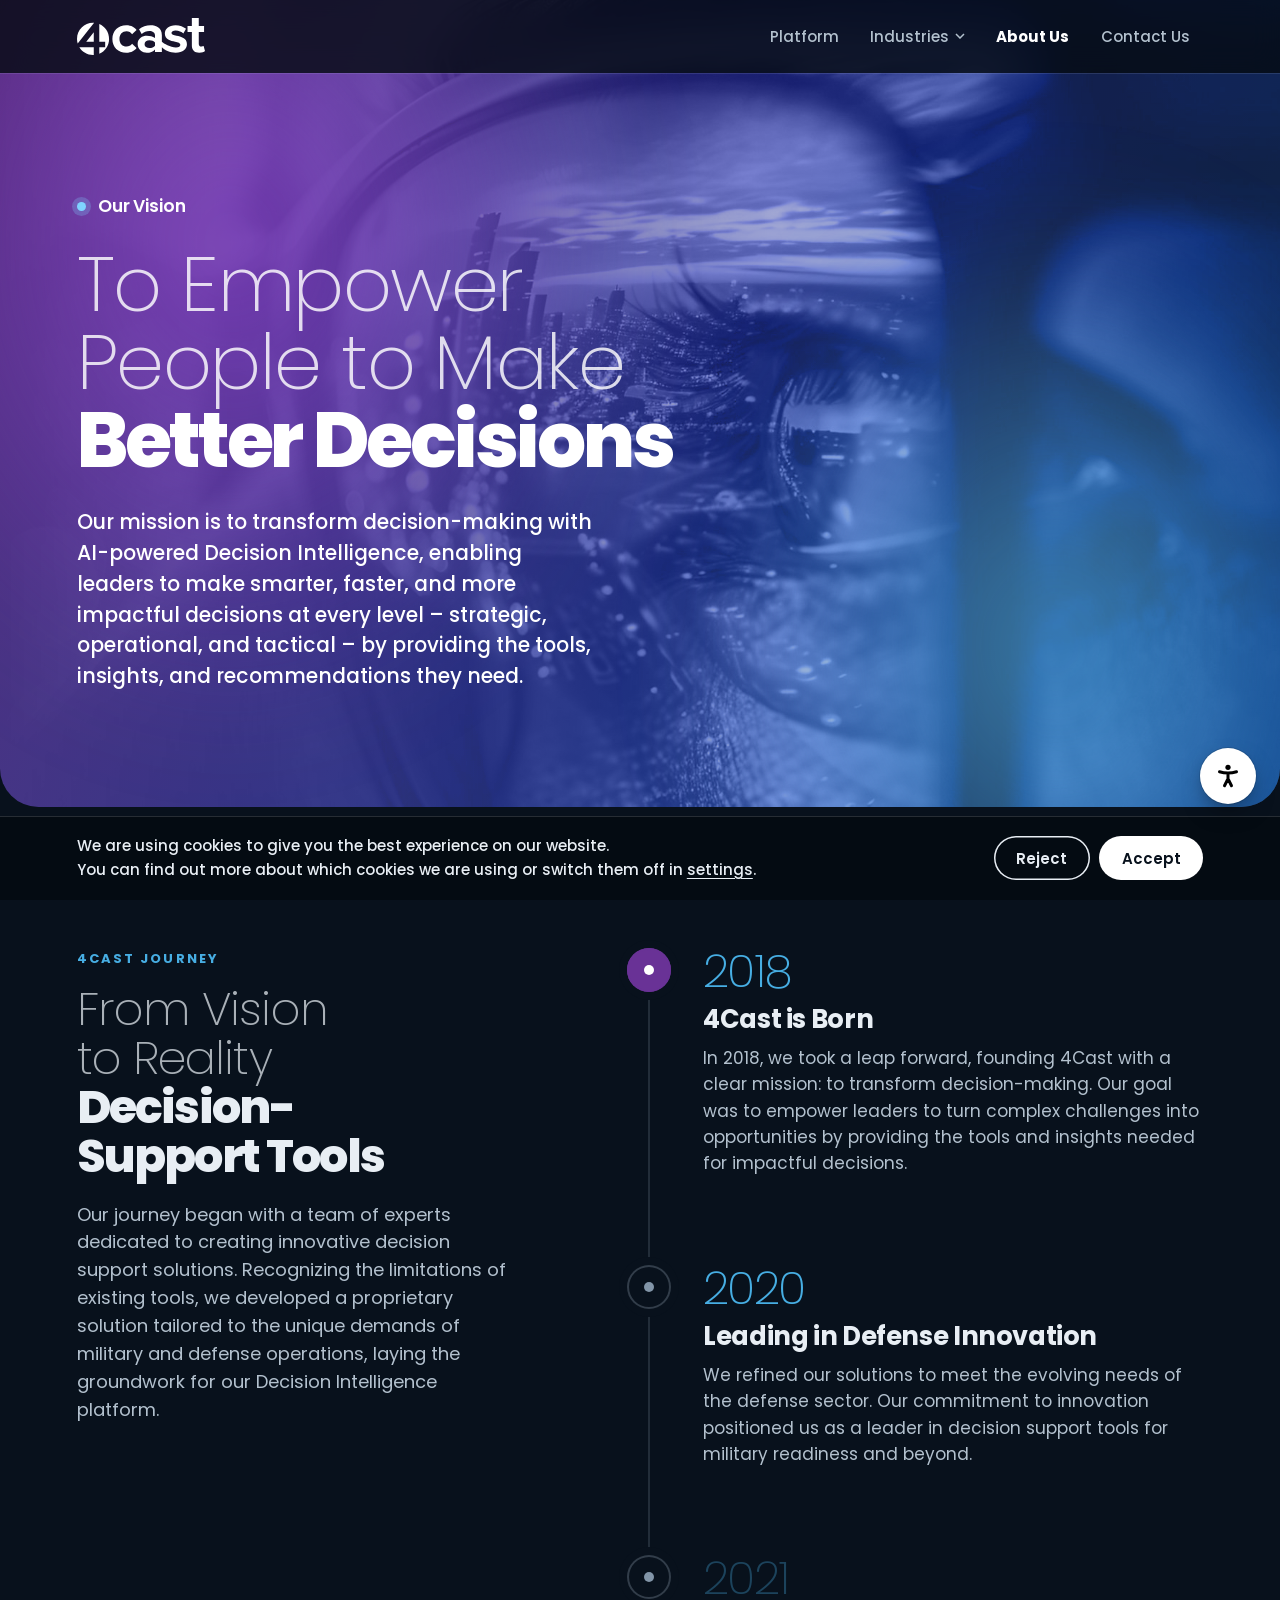
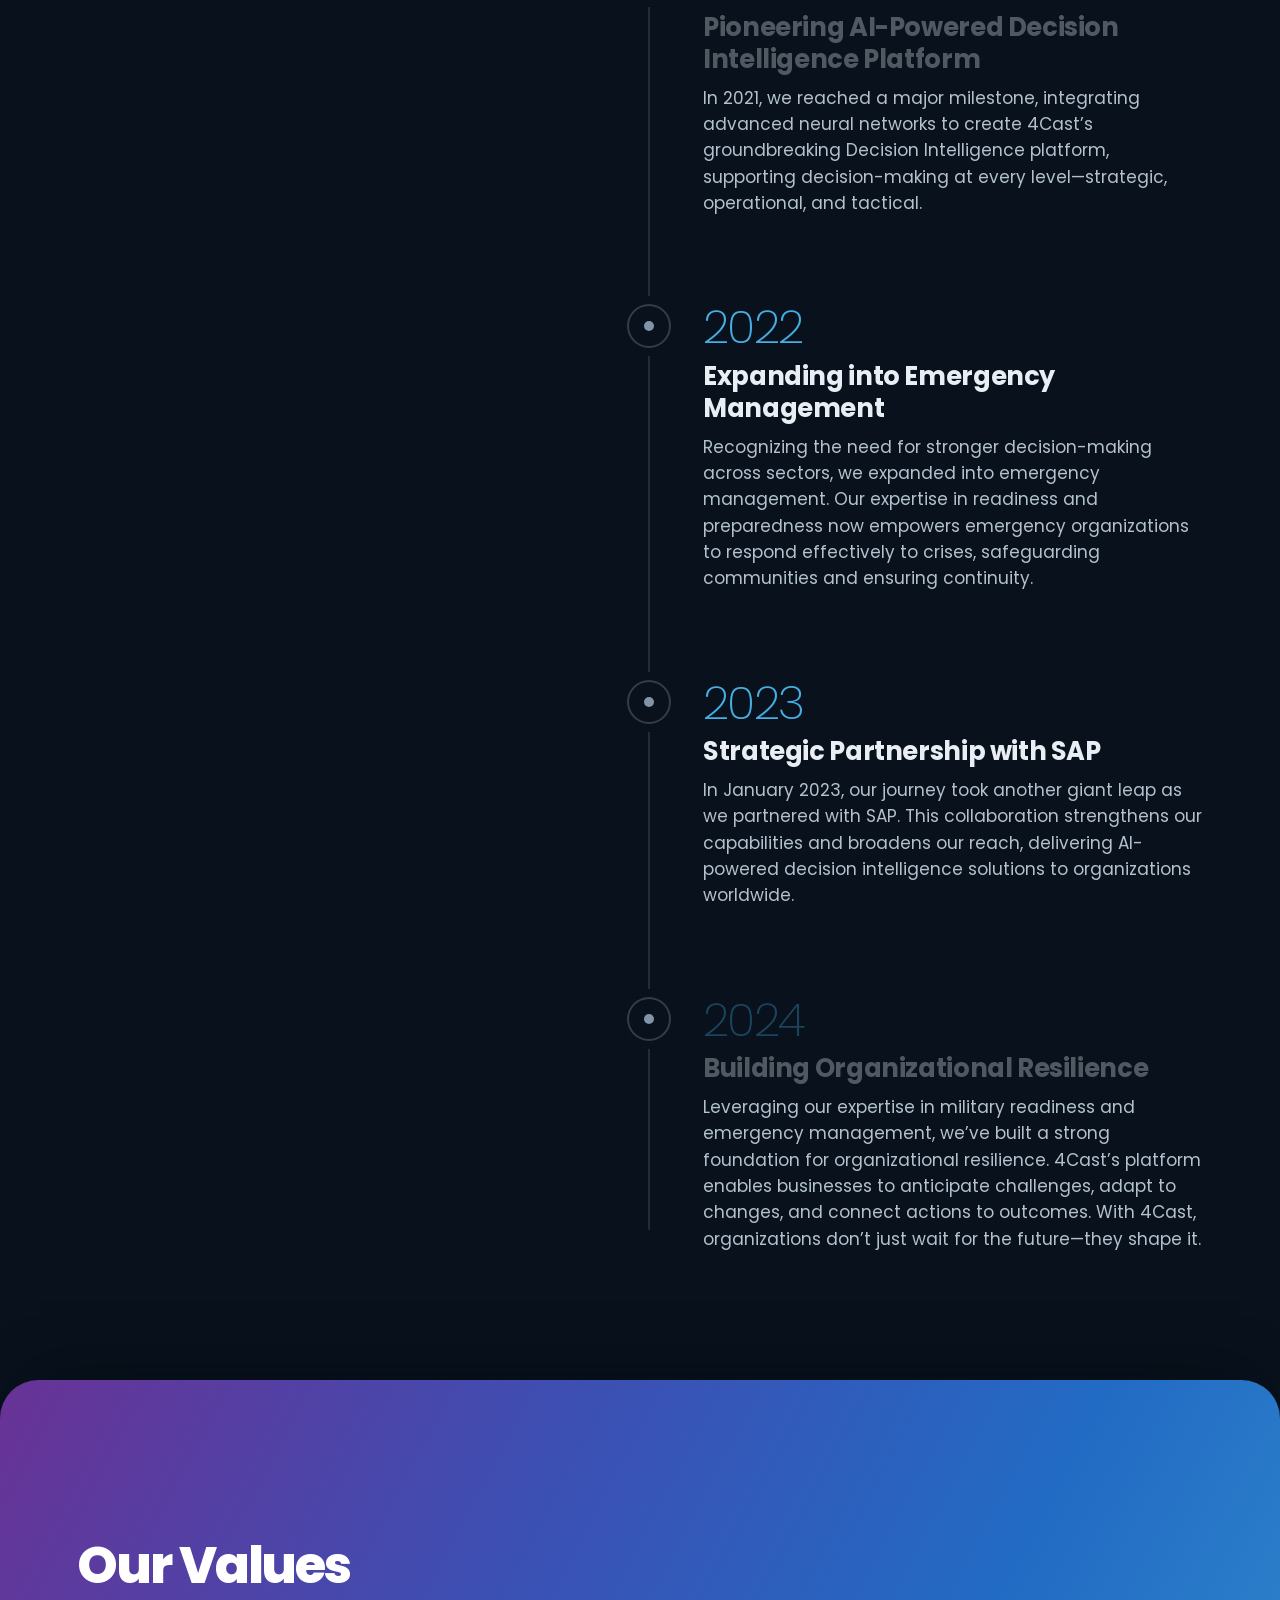
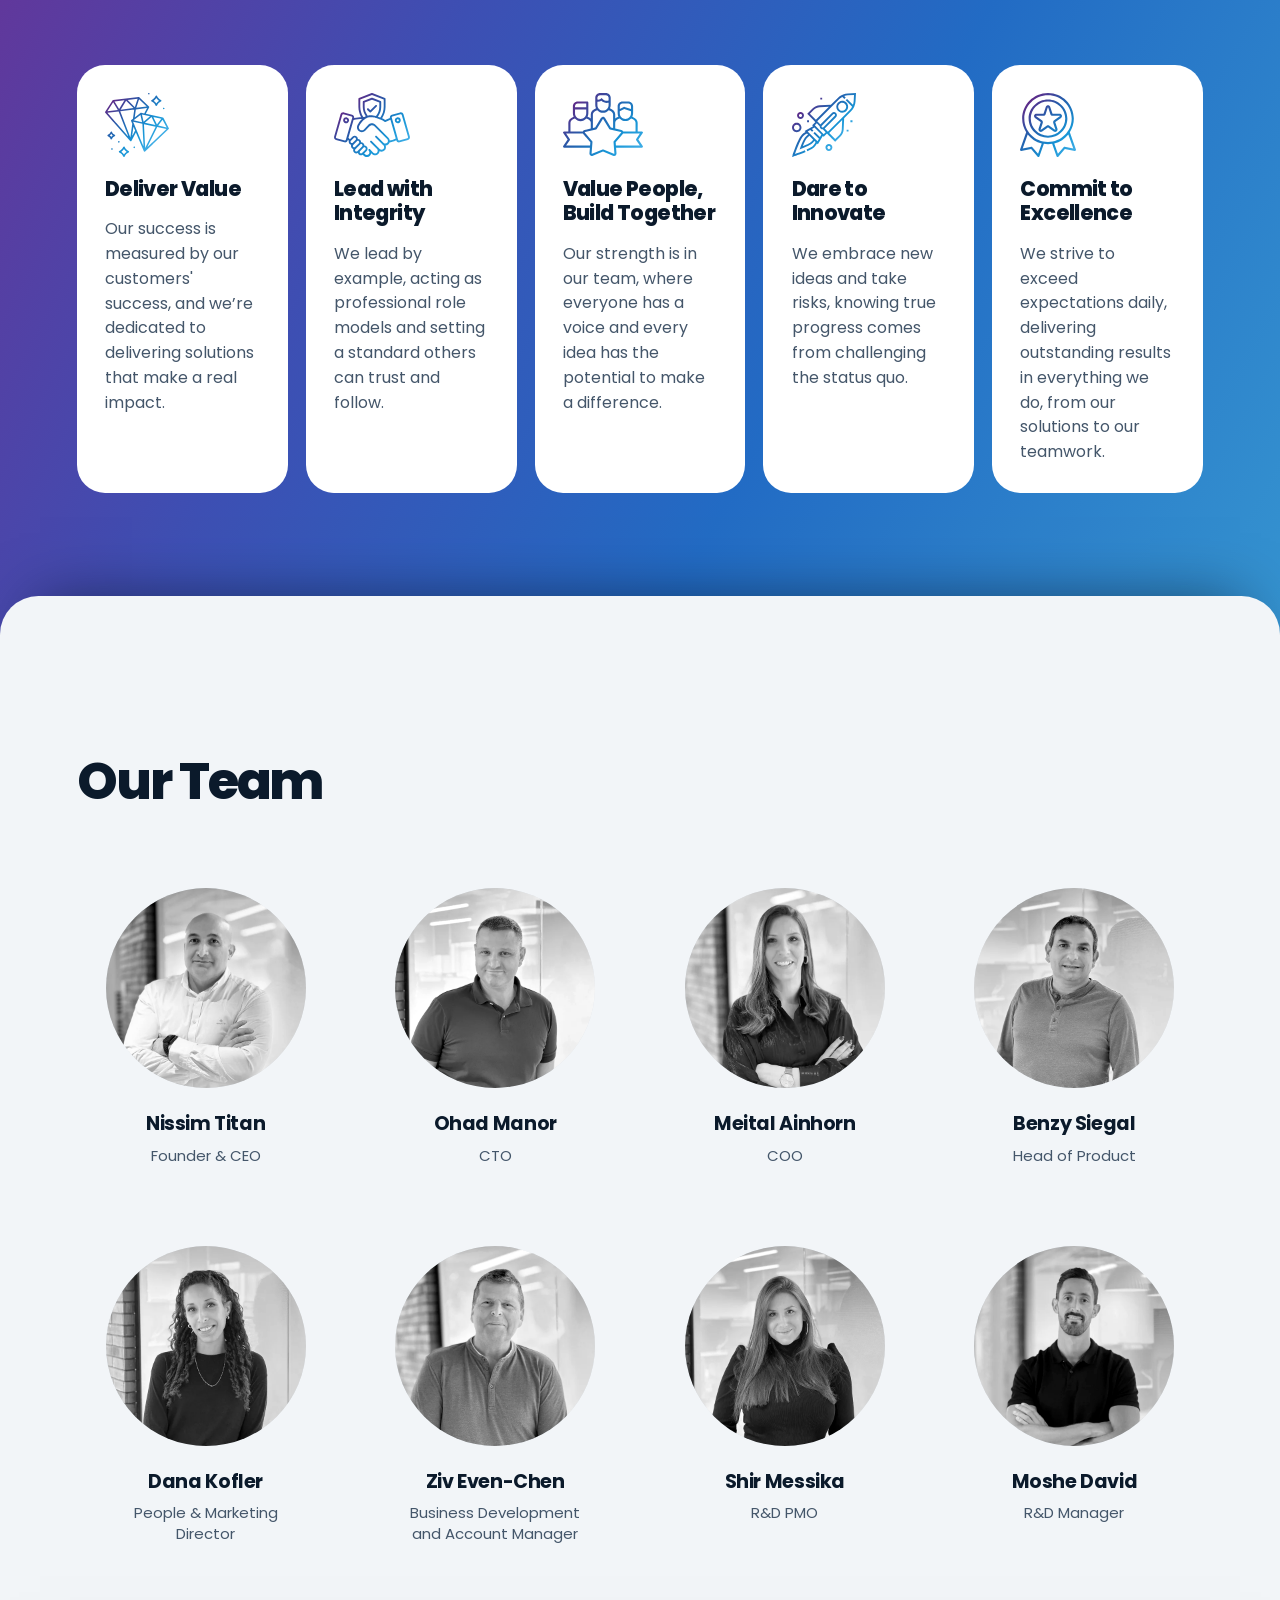
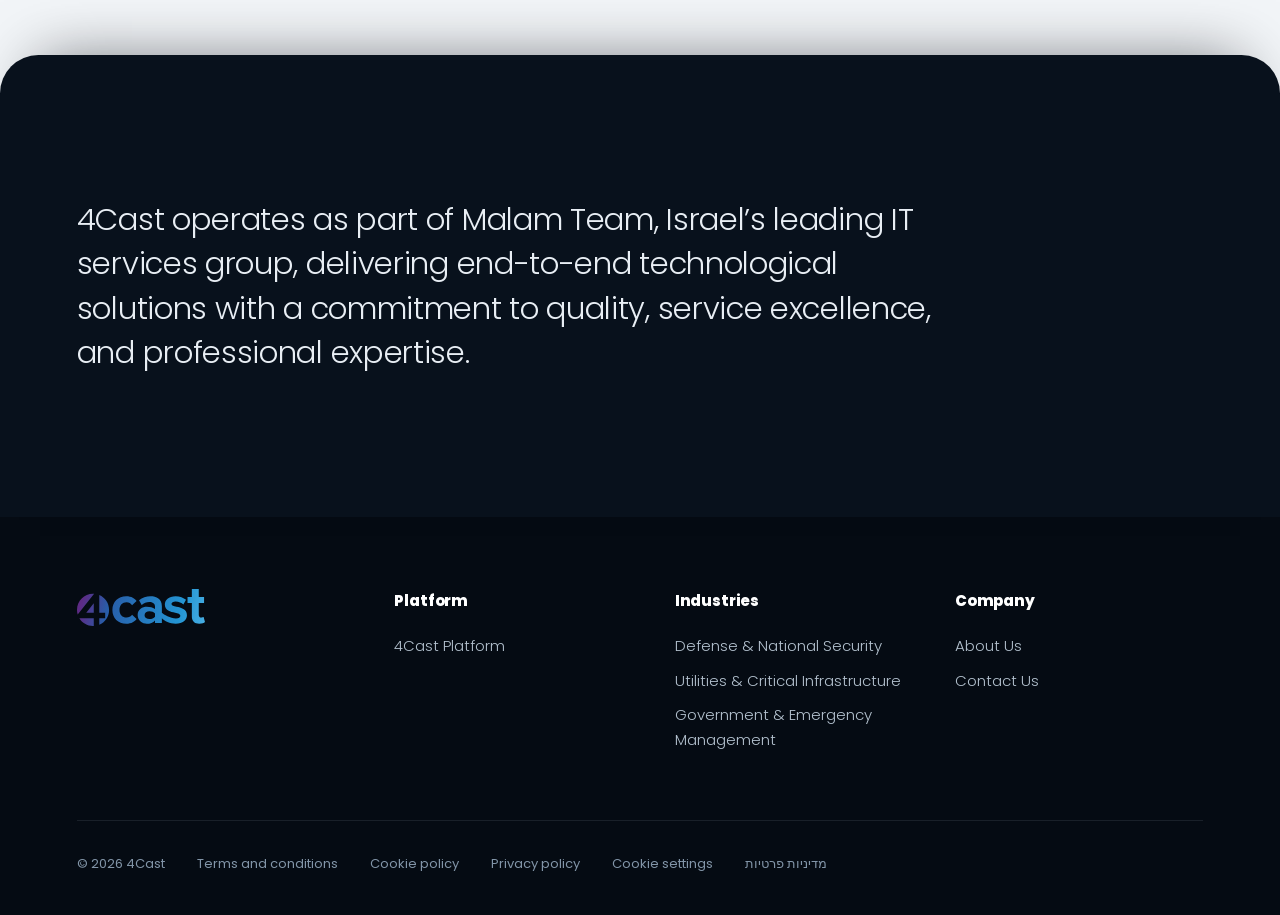
==== site/about.html @ 370d7d79 "Add About page, accessibility, cookie consent, SEO and launch prep - About Us page: vision, journey " ====
<!doctype html>
<html lang="en">
<head>
<!-- cookie consent: sets the Google consent defaults and loads gtag.js only after the visitor accepts analytics -->
<script src="js/consent.js?v=1"></script>
<!-- Google tag (gtag.js) -->
<script>
  window.dataLayer = window.dataLayer || [];
  function gtag(){dataLayer.push(arguments);}
  gtag('js', new Date());

  gtag('config', 'G-XC0TZMRKWG');
</script>
<meta charset="utf-8">
<meta name="viewport" content="width=device-width, initial-scale=1">
<title>About 4Cast | Our Vision, Values and Team</title>
<meta name="description" content="4Cast’s vision is to empower people to make better decisions. Meet the team, the values and the journey behind the Decision Intelligence platform.">
<meta name="theme-color" content="#08111c">
<!-- seo -->
<link rel="canonical" href="https://4cast-ai.com/about.html">
<meta name="robots" content="index, follow, max-image-preview:large">
<link rel="icon" href="favicon.ico" sizes="48x48">
<link rel="icon" href="assets/icons/favicon-32.png" type="image/png" sizes="32x32">
<link rel="apple-touch-icon" href="apple-touch-icon.png">
<meta property="og:type" content="website">
<meta property="og:site_name" content="4Cast">
<meta property="og:locale" content="en_US">
<meta property="og:url" content="https://4cast-ai.com/about.html">
<meta property="og:title" content="About 4Cast | Our Vision, Values and Team">
<meta property="og:description" content="4Cast’s vision is to empower people to make better decisions. Meet the team, the values and the journey behind the Decision Intelligence platform.">
<meta property="og:image" content="https://4cast-ai.com/assets/brand/4cast-share.jpg">
<meta property="og:image:width" content="1200">
<meta property="og:image:height" content="630">
<meta property="og:image:alt" content="4Cast logo over a lighthouse at night">
<meta name="twitter:card" content="summary_large_image">
<meta name="twitter:title" content="About 4Cast | Our Vision, Values and Team">
<meta name="twitter:description" content="4Cast’s vision is to empower people to make better decisions. Meet the team, the values and the journey behind the Decision Intelligence platform.">
<meta name="twitter:image" content="https://4cast-ai.com/assets/brand/4cast-share.jpg">
<script type="application/ld+json">{"@context":"https://schema.org","@graph":[{"@type":"Organization","@id":"https://4cast-ai.com/#org","name":"4Cast","url":"https://4cast-ai.com/","logo":"https://4cast-ai.com/assets/icons/icon-512.png","email":"4cast.info@4castai.com","description":"AI-powered Decision Intelligence platform that helps leaders make smarter, faster, and more impactful decisions.","foundingDate":"2018","parentOrganization":{"@type":"Organization","name":"Malam Team"},"sameAs":["https://www.linkedin.com/company/4cast-ai","https://www.youtube.com/@4Cast-ai"],"address":[{"@type":"PostalAddress","streetAddress":"53 Avshalom Gissin Street","addressLocality":"Petah Tikva","postalCode":"4922450","addressCountry":"IL"},{"@type":"PostalAddress","streetAddress":"31 Hudson Yards","addressLocality":"New York","addressRegion":"NY","postalCode":"10001","addressCountry":"US"}],"contactPoint":[{"@type":"ContactPoint","contactType":"sales","telephone":"+972-3-978-7659","email":"4cast.info@4castai.com","areaServed":"IL"},{"@type":"ContactPoint","contactType":"sales","telephone":"+1-917-352-1251","areaServed":"US"}]},{"@type":"AboutPage","@id":"https://4cast-ai.com/about.html#page","url":"https://4cast-ai.com/about.html","name":"About 4Cast | Our Vision, Values and Team","description":"4Cast’s vision is to empower people to make better decisions. Meet the team, the values and the journey behind the Decision Intelligence platform.","isPartOf":{"@type":"WebSite","@id":"https://4cast-ai.com/#site","url":"https://4cast-ai.com/","name":"4Cast"},"about":{"@id":"https://4cast-ai.com/#org"},"primaryImageOfPage":"https://4cast-ai.com/assets/brand/4cast-share.jpg","inLanguage":"en","breadcrumb":{"@type":"BreadcrumbList","itemListElement":[{"@type":"ListItem","position":1,"name":"Home","item":"https://4cast-ai.com/"},{"@type":"ListItem","position":2,"name":"About Us","item":"https://4cast-ai.com/about.html"}]}}]}</script>
<!-- /seo -->
<link rel="preload" href="assets/fonts/poppins-200-latin.woff2" as="font" type="font/woff2" crossorigin>
<link rel="preload" href="assets/fonts/poppins-400-latin.woff2" as="font" type="font/woff2" crossorigin>
<link rel="preload" href="assets/fonts/poppins-800-latin.woff2" as="font" type="font/woff2" crossorigin>
<link rel="stylesheet" href="css/fonts.css?v=1">
<link rel="stylesheet" href="css/styles.css">
<link rel="stylesheet" href="css/a11y.css?v=5">
<link rel="stylesheet" href="css/consent.css?v=2">
<script src="js/a11y.js?v=3"></script>
<script>document.documentElement.classList.add('js')</script>
</head>
<body class="page-platform page-gov page-about">
<a class="skip" href="#main">Skip to content</a>
<svg width="0" height="0" style="position:absolute" aria-hidden="true" focusable="false">
  <defs><linearGradient id="icon-grad" gradientUnits="userSpaceOnUse" x1="4" y1="4" x2="44" y2="44"><stop offset="0" stop-color="#693296"/><stop offset=".55" stop-color="#226BC4"/><stop offset="1" stop-color="#2495d3"/></linearGradient></defs>
</svg>


<header class="nav" id="top">
  <a class="nav__brand" href="index.html" aria-label="4Cast home">
    <img class="nav__logo" src="assets/brand/4cast.svg" width="480" height="138" alt="">
  </a>
  <button class="nav__toggle" type="button" aria-expanded="false" aria-controls="nav-menu">
    <span class="sr">Menu</span><i></i><i></i>
  </button>
  <nav class="nav__menu" id="nav-menu" aria-label="Main">
    <ul class="nav__list">
      <li><a href="platform.html">Platform</a></li>
      <li class="has-sub">
        <button type="button" aria-expanded="false">Industries<svg viewBox="0 0 10 6" aria-hidden="true"><path d="M1 1l4 4 4-4"/></svg></button>
        <div class="sub">
          <a href="defense.html"><b>Defense &amp; National Security</b><span>From Force Design to Mission Execution.</span></a>
          <a href="utilities.html"><b>Utilities &amp; Critical Infrastructure</b><span>Decision Intelligence for a More Reliable, Resilient, and Sustainable Grid</span></a>
          <a href="government.html"><b>Government &amp; Emergency Management</b><span>Decision Intelligence for Government Missions in Planning and Response</span></a>
        </div>
      </li>
      <li><a href="about.html" aria-current="page">About Us</a></li>
      <li><a href="contact.html">Contact Us</a></li>
    </ul>
  </nav>
</header>

<main id="main" class="pf gv ab">

<section class="pf-hero ab-hero" aria-labelledby="pf-title">
  <div class="pf-hero__img" aria-hidden="true"></div>
  <div class="wrap">
    <p class="pf-sub">Our Vision</p>
    <h1 id="pf-title" class="pf-title"><span class="t-thin">To Empower People to Make</span> <span class="t-heavy">Better Decisions</span></h1>
    <div class="pf-intro ab-intro">
      <p>Our mission is to transform decision-making with AI-powered Decision Intelligence, enabling leaders to make smarter, faster, and more impactful decisions at every level – strategic, operational, and tactical – by providing the tools, insights, and recommendations they need.</p>
    </div>
  </div>
</section>

<section class="gv-sec ab-journey" aria-labelledby="ab-j-title">
  <div class="wrap">
    <div class="df-tl">
      <div class="df-tl__head">
        <p class="gv-kicker">4Cast Journey</p>
        <h2 id="ab-j-title" class="df-tl__title"><span class="t-thin">From Vision to Reality</span> <span class="t-heavy">Decision-Support Tools</span></h2>
        <p class="df-tl__sub">Our journey began with a team of experts dedicated to creating innovative decision support solutions. Recognizing the limitations of existing tools, we developed a proprietary solution tailored to the unique demands of military and defense operations, laying the groundwork for our Decision Intelligence platform.</p>
      </div>
      <div class="df-tl__body">
        <span class="df-tl__track" aria-hidden="true"><span class="df-tl__fill"></span></span>
        <ol class="df-tl__list">
        <li class="df-tl__step"><span class="df-tl__n" aria-hidden="true"></span><p class="ab-yr">2018</p><h3 class="df-tl__h">4Cast is Born</h3><p class="df-tl__p">In 2018, we took a leap forward, founding 4Cast with a clear mission: to transform decision-making. Our goal was to empower leaders to turn complex challenges into opportunities by providing the tools and insights needed for impactful decisions.</p></li>
        <li class="df-tl__step"><span class="df-tl__n" aria-hidden="true"></span><p class="ab-yr">2020</p><h3 class="df-tl__h">Leading in Defense Innovation</h3><p class="df-tl__p">We refined our solutions to meet the evolving needs of the defense sector. Our commitment to innovation positioned us as a leader in decision support tools for military readiness and beyond.</p></li>
        <li class="df-tl__step"><span class="df-tl__n" aria-hidden="true"></span><p class="ab-yr">2021</p><h3 class="df-tl__h">Pioneering AI-Powered Decision Intelligence Platform</h3><p class="df-tl__p">In 2021, we reached a major milestone, integrating advanced neural networks to create 4Cast’s groundbreaking Decision Intelligence platform, supporting decision-making at every level—strategic, operational, and tactical.</p></li>
        <li class="df-tl__step"><span class="df-tl__n" aria-hidden="true"></span><p class="ab-yr">2022</p><h3 class="df-tl__h">Expanding into Emergency Management</h3><p class="df-tl__p">Recognizing the need for stronger decision-making across sectors, we expanded into emergency management. Our expertise in readiness and preparedness now empowers emergency organizations to respond effectively to crises, safeguarding communities and ensuring continuity.</p></li>
        <li class="df-tl__step"><span class="df-tl__n" aria-hidden="true"></span><p class="ab-yr">2023</p><h3 class="df-tl__h">Strategic Partnership with SAP</h3><p class="df-tl__p">In January 2023, our journey took another giant leap as we partnered with SAP. This collaboration strengthens our capabilities and broadens our reach, delivering AI-powered decision intelligence solutions to organizations worldwide.</p></li>
        <li class="df-tl__step"><span class="df-tl__n" aria-hidden="true"></span><p class="ab-yr">2024</p><h3 class="df-tl__h">Building Organizational Resilience</h3><p class="df-tl__p">Leveraging our expertise in military readiness and emergency management, we’ve built a strong foundation for organizational resilience. 4Cast’s platform enables businesses to anticipate challenges, adapt to changes, and connect actions to outcomes. With 4Cast, organizations don’t just wait for the future—they shape it.</p></li>
        </ol>
      </div>
    </div>
  </div>
</section>

<section class="sheet sheet--field ab-values" aria-labelledby="ab-v-title">
  <div class="wrap">
    <h2 id="ab-v-title" class="h2 gv-h2"><span class="t-heavy">Our Values</span></h2>
    <ol class="gv-caps ab-vals">
      <li class="gv-cap"><img class="ab-val__ico" src="assets/values/value1.svg" alt="" width="72" height="72"><h3 class="gv-cap__h">Deliver Value</h3><p class="gv-cap__p">Our success is measured by our customers' success, and we’re dedicated to delivering solutions that make a real impact.</p></li>
      <li class="gv-cap"><img class="ab-val__ico" src="assets/values/value2.svg" alt="" width="72" height="72"><h3 class="gv-cap__h">Lead with Integrity</h3><p class="gv-cap__p">We lead by example, acting as professional role models and setting a standard others can trust and follow.</p></li>
      <li class="gv-cap"><img class="ab-val__ico" src="assets/values/value3.svg" alt="" width="72" height="72"><h3 class="gv-cap__h">Value People, Build Together</h3><p class="gv-cap__p">Our strength is in our team, where everyone has a voice and every idea has the potential to make a difference.</p></li>
      <li class="gv-cap"><img class="ab-val__ico" src="assets/values/value4.svg" alt="" width="72" height="72"><h3 class="gv-cap__h">Dare to Innovate</h3><p class="gv-cap__p">We embrace new ideas and take risks, knowing true progress comes from challenging the status quo.</p></li>
      <li class="gv-cap"><img class="ab-val__ico" src="assets/values/value5.svg" alt="" width="72" height="72"><h3 class="gv-cap__h">Commit to Excellence</h3><p class="gv-cap__p">We strive to exceed expectations daily, delivering outstanding results in everything we do, from our solutions to our teamwork.</p></li>
    </ol>
  </div>
</section>

<section class="sheet sheet--day ab-team" aria-labelledby="ab-t-title">
  <div class="wrap">
    <h2 id="ab-t-title" class="h2 gv-h2"><span class="t-heavy">Our Team</span></h2>
    <ul class="ab-grid">
      <li><button type="button" class="ab-member" data-bio="bio-nissim-titan" aria-haspopup="dialog">
        <span class="ab-member__ph"><img src="assets/team/team-nissim.webp?v=2" width="600" height="600" alt="" loading="lazy"></span>
        <span class="ab-member__name">Nissim Titan</span><span class="ab-member__role">Founder &amp; CEO</span>
      </button></li>
      <li><button type="button" class="ab-member" data-bio="bio-ohad-manor" aria-haspopup="dialog">
        <span class="ab-member__ph"><img src="assets/team/team-ohad.webp?v=2" width="600" height="600" alt="" loading="lazy"></span>
        <span class="ab-member__name">Ohad Manor</span><span class="ab-member__role">CTO</span>
      </button></li>
      <li><button type="button" class="ab-member" data-bio="bio-meital-ainhorn" aria-haspopup="dialog">
        <span class="ab-member__ph"><img src="assets/team/team-meital.webp?v=2" width="600" height="600" alt="" loading="lazy"></span>
        <span class="ab-member__name">Meital Ainhorn</span><span class="ab-member__role">COO</span>
      </button></li>
      <li><button type="button" class="ab-member" data-bio="bio-benzy-siegal" aria-haspopup="dialog">
        <span class="ab-member__ph"><img src="assets/team/team-benzi.webp?v=2" width="600" height="600" alt="" loading="lazy"></span>
        <span class="ab-member__name">Benzy Siegal</span><span class="ab-member__role">Head of Product</span>
      </button></li>
      <li><button type="button" class="ab-member" data-bio="bio-dana-kofler" aria-haspopup="dialog">
        <span class="ab-member__ph"><img src="assets/team/team-dana.webp?v=2" width="600" height="600" alt="" loading="lazy"></span>
        <span class="ab-member__name">Dana Kofler</span><span class="ab-member__role">People &amp; Marketing Director</span>
      </button></li>
      <li><button type="button" class="ab-member" data-bio="bio-ziv-even-chen" aria-haspopup="dialog">
        <span class="ab-member__ph"><img src="assets/team/team-ziv.webp?v=2" width="600" height="600" alt="" loading="lazy"></span>
        <span class="ab-member__name">Ziv Even-Chen</span><span class="ab-member__role">Business Development and Account Manager</span>
      </button></li>
      <li><button type="button" class="ab-member" data-bio="bio-shir-messika" aria-haspopup="dialog">
        <span class="ab-member__ph"><img src="assets/team/team-shir.webp?v=2" width="600" height="600" alt="" loading="lazy"></span>
        <span class="ab-member__name">Shir Messika</span><span class="ab-member__role">R&amp;D PMO</span>
      </button></li>
      <li><button type="button" class="ab-member" data-bio="bio-moshe-david" aria-haspopup="dialog">
        <span class="ab-member__ph"><img src="assets/team/team-moshe.webp?v=2" width="600" height="600" alt="" loading="lazy"></span>
        <span class="ab-member__name">Moshe David</span><span class="ab-member__role">R&amp;D Manager</span>
      </button></li>
    </ul>
  </div>
</section>

<section class="sheet sheet--night ab-malam" aria-label="Malam Team">
  <div class="wrap">
    <p class="ab-malam__p">4Cast operates as part of Malam Team, Israel’s leading IT services group, delivering end-to-end technological solutions with a commitment to quality, service excellence, and professional expertise.</p>
  </div>
</section>

</main>

<footer class="foot">
  <div class="foot__brand">
    <a class="foot__home" href="index.html" aria-label="4Cast home"><img class="nav__logo" src="assets/brand/4cast.svg" width="480" height="138" alt=""></a>
  </div>
  <div class="foot__cols" aria-label="Site map">
    <div><h4>Platform</h4><a href="platform.html">4Cast Platform</a></div>
    <div><h4>Industries</h4><a href="defense.html">Defense &amp; National Security</a><a href="utilities.html">Utilities &amp; Critical Infrastructure</a><a href="government.html">Government &amp; Emergency Management</a></div>
    <div><h4>Company</h4><a href="about.html">About Us</a><a href="contact.html">Contact Us</a></div>
  </div>
  <div class="foot__legal">
    <span>© <span id="yr">2026</span> 4Cast</span>
    <a href="https://app.websitepolicies.com/policies/view/fl8rn6tn" target="_blank" rel="noopener">Terms and conditions</a>
    <a href="https://app.websitepolicies.com/policies/view/ri08ru6c" target="_blank" rel="noopener">Cookie policy</a>
    <a href="https://app.websitepolicies.com/policies/view/r0m8o4ew" target="_blank" rel="noopener">Privacy policy</a>
    <button type="button" class="foot__ck" data-ck-settings>Cookie settings</button>
    <a href="assets/legal/4cast-privacy-policy-he.pdf" lang="he" dir="rtl" data-pdf-dialog>מדיניות פרטיות</a>
  </div>
</footer>


<dialog class="pdf-dialog" id="pdf-dialog" aria-labelledby="pdf-dialog-title">
  <div class="pdf-dialog__bar">
    <h2 id="pdf-dialog-title" lang="he" dir="rtl">מדיניות פרטיות</h2>
    <button type="button" class="pdf-dialog__close" id="pdf-dialog-close" aria-label="Close">
      <svg viewBox="0 0 24 24" aria-hidden="true"><path d="M6 6l12 12M18 6 6 18"/></svg>
    </button>
  </div>
  <iframe class="pdf-dialog__frame" id="pdf-dialog-frame" title="מדיניות פרטיות" src="about:blank"></iframe>
</dialog>
<dialog class="ab-bio" id="ab-bio" aria-labelledby="ab-bio-title">
  <button type="button" class="ab-bio__close" aria-label="Close"><svg viewBox="0 0 24 24" aria-hidden="true"><path d="M6 6l12 12M18 6 6 18"/></svg></button>
  <div class="ab-bio__body"></div>
</dialog>
  <template id="bio-nissim-titan">
    <img class="ab-bio__ph" src="assets/team/team-nissim.webp?v=2" width="600" height="600" alt="">
    <h2 class="ab-bio__name" id="ab-bio-title">Nissim Titan</h2><p class="ab-bio__role">Founder &amp; CEO</p>
    <p class="ab-bio__p">Nissim Titan, CEO and Founder of 4Cast, is a visionary entrepreneur with over 20 years of experience in decision intelligence and AI-driven platform development. Leveraging his academic foundation, a Bachelor’s Degree and M.Sc. in Industrial Management and Engineering and a B.Arch from Tel Aviv University, Nissim has built 4Cast into a multimillion-dollar enterprise that empowers organizations to make smarter, faster, and more transparent decisions. Nissim’s expertise spans diverse industries, including defense, homeland security, energy, utilities, and government. Under his leadership, 4Cast has introduced groundbreaking decision-making methodologies, established a global presence with strategic alliances in the USA and Europe, and delivered innovative products tailored to international markets. As a thought leader, Nissim has authored numerous articles and contributed to high-impact research initiatives, advancing the fields of AI and decision intelligence. He is also recognized for fostering a culture of innovation and driving transformative change within organizations. Committed to redefining decision-making, Nissim continues to push the boundaries of what AI-powered solutions can achieve, staying true to his mission of empowering people and organizations to make better decisions.</p>
    <a class="ab-bio__li" href="https://www.linkedin.com/in/nissim-titan-9880a580/" target="_blank" rel="noopener"><svg viewBox="0 0 24 24" aria-hidden="true"><path d="M4.98 3.5a2.5 2.5 0 1 1 0 5 2.5 2.5 0 0 1 0-5zM3 9.75h4v11H3zM9.5 9.75h3.8v1.5h.06c.53-1 1.83-2.06 3.77-2.06 4.03 0 4.77 2.65 4.77 6.1v5.71h-4v-5.06c0-1.21-.02-2.77-1.69-2.77-1.69 0-1.95 1.32-1.95 2.68v5.15h-4z"/></svg>LinkedIn</a>
  </template>
  <template id="bio-ohad-manor">
    <img class="ab-bio__ph" src="assets/team/team-ohad.webp?v=2" width="600" height="600" alt="">
    <h2 class="ab-bio__name" id="ab-bio-title">Ohad Manor</h2><p class="ab-bio__role">CTO</p>
    <p class="ab-bio__p">Ohad Manor has been with 4Cast since its foundation, leading the development of the company’s innovative platform and products. As CTO, Ohad specializes in architecture design, predictive analytics, and simulation algorithms, playing a pivotal role in driving advancements in decision intelligence solutions. His leadership and technical expertise have been instrumental in establishing 4Cast as a unique and innovative startup in the AI-powered decision intelligence space. Ohad’s expertise extends to modelling and simulation, optimization, as well as the development of heuristic and rule-based AI techniques. These advanced methodologies enable the creation of efficient and effective solutions for complex decision-making challenges, further enhancing the capabilities of 4Cast’s platform. Before joining 4Cast, Ohad held several key positions in system engineering and system integration, gaining extensive experience in designing and managing complex systems, which provided him with the skills to tackle sophisticated technical challenges. Ohad holds a BSc in Nuclear Engineering, with a specialization in Program Engineering, from Ben-Gurion University. His strong academic background, combined with his professional expertise, underscores his commitment to building cutting-edge solutions that redefine decision-making processes.</p>
    <a class="ab-bio__li" href="https://www.linkedin.com/in/ohad-manor-4castai/" target="_blank" rel="noopener"><svg viewBox="0 0 24 24" aria-hidden="true"><path d="M4.98 3.5a2.5 2.5 0 1 1 0 5 2.5 2.5 0 0 1 0-5zM3 9.75h4v11H3zM9.5 9.75h3.8v1.5h.06c.53-1 1.83-2.06 3.77-2.06 4.03 0 4.77 2.65 4.77 6.1v5.71h-4v-5.06c0-1.21-.02-2.77-1.69-2.77-1.69 0-1.95 1.32-1.95 2.68v5.15h-4z"/></svg>LinkedIn</a>
  </template>
  <template id="bio-meital-ainhorn">
    <img class="ab-bio__ph" src="assets/team/team-meital.webp?v=2" width="600" height="600" alt="">
    <h2 class="ab-bio__name" id="ab-bio-title">Meital Ainhorn</h2><p class="ab-bio__role">COO</p>
    <p class="ab-bio__p">Meital Ainhorn brings over 15 years of expertise in operations management and team leadership to her role at 4Cast. As COO, she is responsible for optimizing organizational workflows, identifying areas for improvement, and implementing streamlined processes that drive productivity and efficiency. With a focus on accountability and alignment, Meital ensures 4Cast’s operations are closely tied to its strategic objectives, fostering measurable success across the organization. Focused on delivering exceptional results while maintaining a strong customer-centric approach, she ensures alignment between operational strategies and client expectations. She holds a Bachelor’s degree in Business Administration with a specialization in Marketing from the Peres Academic Center.</p>
    <a class="ab-bio__li" href="https://www.linkedin.com/in/meital-ainhorn-1a783422b/" target="_blank" rel="noopener"><svg viewBox="0 0 24 24" aria-hidden="true"><path d="M4.98 3.5a2.5 2.5 0 1 1 0 5 2.5 2.5 0 0 1 0-5zM3 9.75h4v11H3zM9.5 9.75h3.8v1.5h.06c.53-1 1.83-2.06 3.77-2.06 4.03 0 4.77 2.65 4.77 6.1v5.71h-4v-5.06c0-1.21-.02-2.77-1.69-2.77-1.69 0-1.95 1.32-1.95 2.68v5.15h-4z"/></svg>LinkedIn</a>
  </template>
  <template id="bio-benzy-siegal">
    <img class="ab-bio__ph" src="assets/team/team-benzi.webp?v=2" width="600" height="600" alt="">
    <h2 class="ab-bio__name" id="ab-bio-title">Benzy Siegal</h2><p class="ab-bio__role">Head of Product</p>
    <p class="ab-bio__p">Benzy Siegal has been with 4Cast since 2018, bringing extensive expertise in delivering complex solutions that address organizational risks and drive impactful outcomes. In his current role, Benzy leads the end-to-end development of 4Cast’s AI-powered Decision Intelligence platform, ensuring it is designed to meet the evolving needs of clients and deliver measurable value. Benzy oversees the product roadmap, aligning strategic objectives with customer priorities to drive innovation and deliver high-impact solutions. With a focus on thoughtful design and seamless implementation, he collaborates across teams to ensure successful onboarding and long-term customer success. Benzy holds a BA in Israel Studies and an MA in Political Science, specializing in Military and Security, from Bar-Ilan University.</p>
    
  </template>
  <template id="bio-dana-kofler">
    <img class="ab-bio__ph" src="assets/team/team-dana.webp?v=2" width="600" height="600" alt="">
    <h2 class="ab-bio__name" id="ab-bio-title">Dana Kofler</h2><p class="ab-bio__role">People &amp; Marketing Director</p>
    <p class="ab-bio__p">Dana Kofler brings over 13 years of experience in Human Resources, with a strong background in shaping and implementing people-centric initiatives within corporate environments. Since joining 4Cast in 2022, Dana has taken on a dual leadership role, overseeing both HR and marketing. She works to align 4Cast’s mission internally through organizational culture and externally through branding. Dana leads talent management and employee engagement efforts while advancing marketing initiatives to strengthen 4Cast brand visibility and presence. She holds a Bachelor’s degree in Psychology and Human Services and a Master’s degree in Organizational Development, both from Haifa University.</p>
    <a class="ab-bio__li" href="https://www.linkedin.com/in/dana-kofler-577391ab/" target="_blank" rel="noopener"><svg viewBox="0 0 24 24" aria-hidden="true"><path d="M4.98 3.5a2.5 2.5 0 1 1 0 5 2.5 2.5 0 0 1 0-5zM3 9.75h4v11H3zM9.5 9.75h3.8v1.5h.06c.53-1 1.83-2.06 3.77-2.06 4.03 0 4.77 2.65 4.77 6.1v5.71h-4v-5.06c0-1.21-.02-2.77-1.69-2.77-1.69 0-1.95 1.32-1.95 2.68v5.15h-4z"/></svg>LinkedIn</a>
  </template>
  <template id="bio-ziv-even-chen">
    <img class="ab-bio__ph" src="assets/team/team-ziv.webp?v=2" width="600" height="600" alt="">
    <h2 class="ab-bio__name" id="ab-bio-title">Ziv Even-Chen</h2><p class="ab-bio__role">Business Development and Account Manager</p>
    <p class="ab-bio__p">With over 15 years of industry experience, Ziv Even-Chen brings deep expertise in managing and leading complex projects within the commercial, defense and security sectors. Combining strategic planning with hands-on execution, Ziv specializes in delivering tailored solutions that enhance client readiness and resilience. Ziv works closely with 4Cast customers, overseeing account management and program delivery to ensure their specific needs are met effectively. His extensive background in operations, program management, and project leadership equips him to drive impactful results. Ziv holds a Bachelor’s degree in Animal Sciences from The Hebrew University of Jerusalem.</p>
    <a class="ab-bio__li" href="https://www.linkedin.com/in/ziv-even-chen-337a7948/" target="_blank" rel="noopener"><svg viewBox="0 0 24 24" aria-hidden="true"><path d="M4.98 3.5a2.5 2.5 0 1 1 0 5 2.5 2.5 0 0 1 0-5zM3 9.75h4v11H3zM9.5 9.75h3.8v1.5h.06c.53-1 1.83-2.06 3.77-2.06 4.03 0 4.77 2.65 4.77 6.1v5.71h-4v-5.06c0-1.21-.02-2.77-1.69-2.77-1.69 0-1.95 1.32-1.95 2.68v5.15h-4z"/></svg>LinkedIn</a>
  </template>
  <template id="bio-shir-messika">
    <img class="ab-bio__ph" src="assets/team/team-shir.webp?v=2" width="600" height="600" alt="">
    <h2 class="ab-bio__name" id="ab-bio-title">Shir Messika</h2><p class="ab-bio__role">R&amp;D PMO</p>
    <p class="ab-bio__p">Shir Messika is an experienced PMO professional with 10 years of expertise in project management and a background in software development. She plays a key role in orchestrating 4Cast’s R&amp;D operations, ensuring alignment with organizational goals and driving the delivery of high-impact solutions. Shir leads the coordination of development cycles, resource allocation, and cross-team collaboration. Her strategic oversight ensures the timely and efficient execution of deliverables, aligning them with organizational priorities. Shir holds a B.A. in System Analysis Administration from Ramat Gan Academic College and is certified in Systems Analysis from INT College.</p>
    <a class="ab-bio__li" href="https://www.linkedin.com/in/shir-raz-b06749104/" target="_blank" rel="noopener"><svg viewBox="0 0 24 24" aria-hidden="true"><path d="M4.98 3.5a2.5 2.5 0 1 1 0 5 2.5 2.5 0 0 1 0-5zM3 9.75h4v11H3zM9.5 9.75h3.8v1.5h.06c.53-1 1.83-2.06 3.77-2.06 4.03 0 4.77 2.65 4.77 6.1v5.71h-4v-5.06c0-1.21-.02-2.77-1.69-2.77-1.69 0-1.95 1.32-1.95 2.68v5.15h-4z"/></svg>LinkedIn</a>
  </template>
  <template id="bio-moshe-david">
    <img class="ab-bio__ph" src="assets/team/team-moshe.webp?v=2" width="600" height="600" alt="">
    <h2 class="ab-bio__name" id="ab-bio-title">Moshe David</h2><p class="ab-bio__role">R&amp;D Manager</p>
    <p class="ab-bio__p">Moshe David joined 4Cast’s R&amp;D team as a software engineering student and has grown with the company, advancing from developer to team lead and now R&amp;D Manager. He oversees all development activities, ensuring the delivery of high-quality, innovative solutions. With hands-on expertise in full-stack development, architecture design, and a deep understanding of development processes from both technical and managerial perspectives, he drives 4Cast’s technological progress and delivery. Moshe holds a BSc in Software Engineering from SCE, Be’er Sheva.</p>
    <a class="ab-bio__li" href="https://www.linkedin.com/in/moshe-david-006a24148/" target="_blank" rel="noopener"><svg viewBox="0 0 24 24" aria-hidden="true"><path d="M4.98 3.5a2.5 2.5 0 1 1 0 5 2.5 2.5 0 0 1 0-5zM3 9.75h4v11H3zM9.5 9.75h3.8v1.5h.06c.53-1 1.83-2.06 3.77-2.06 4.03 0 4.77 2.65 4.77 6.1v5.71h-4v-5.06c0-1.21-.02-2.77-1.69-2.77-1.69 0-1.95 1.32-1.95 2.68v5.15h-4z"/></svg>LinkedIn</a>
  </template>

<script src="js/platform.js?v=12" defer></script>
<script src="js/about.js?v=1" defer></script>
</body>
</html>
---- site/css/fonts.css ----
/* Poppins (SIL Open Font License), served from this site instead of Google Fonts */
@font-face {
  font-family: 'Poppins';
  font-style: italic;
  font-weight: 400;
  font-display: swap;
  src: url(../assets/fonts/poppins-400i-latin-ext.woff2) format('woff2');
  unicode-range: U+0100-02BA, U+02BD-02C5, U+02C7-02CC, U+02CE-02D7, U+02DD-02FF, U+0304, U+0308, U+0329, U+1D00-1DBF, U+1E00-1E9F, U+1EF2-1EFF, U+2020, U+20A0-20AB, U+20AD-20C4, U+2113, U+2C60-2C7F, U+A720-A7FF;
}
@font-face {
  font-family: 'Poppins';
  font-style: italic;
  font-weight: 400;
  font-display: swap;
  src: url(../assets/fonts/poppins-400i-latin.woff2) format('woff2');
  unicode-range: U+0000-00FF, U+0131, U+0152-0153, U+02BB-02BC, U+02C6, U+02DA, U+02DC, U+0304, U+0308, U+0329, U+2000-206F, U+20AC, U+2122, U+2191, U+2193, U+2212, U+2215, U+FEFF, U+FFFD;
}
@font-face {
  font-family: 'Poppins';
  font-style: normal;
  font-weight: 200;
  font-display: swap;
  src: url(../assets/fonts/poppins-200-latin-ext.woff2) format('woff2');
  unicode-range: U+0100-02BA, U+02BD-02C5, U+02C7-02CC, U+02CE-02D7, U+02DD-02FF, U+0304, U+0308, U+0329, U+1D00-1DBF, U+1E00-1E9F, U+1EF2-1EFF, U+2020, U+20A0-20AB, U+20AD-20C4, U+2113, U+2C60-2C7F, U+A720-A7FF;
}
@font-face {
  font-family: 'Poppins';
  font-style: normal;
  font-weight: 200;
  font-display: swap;
  src: url(../assets/fonts/poppins-200-latin.woff2) format('woff2');
  unicode-range: U+0000-00FF, U+0131, U+0152-0153, U+02BB-02BC, U+02C6, U+02DA, U+02DC, U+0304, U+0308, U+0329, U+2000-206F, U+20AC, U+2122, U+2191, U+2193, U+2212, U+2215, U+FEFF, U+FFFD;
}
@font-face {
  font-family: 'Poppins';
  font-style: normal;
  font-weight: 300;
  font-display: swap;
  src: url(../assets/fonts/poppins-300-latin-ext.woff2) format('woff2');
  unicode-range: U+0100-02BA, U+02BD-02C5, U+02C7-02CC, U+02CE-02D7, U+02DD-02FF, U+0304, U+0308, U+0329, U+1D00-1DBF, U+1E00-1E9F, U+1EF2-1EFF, U+2020, U+20A0-20AB, U+20AD-20C4, U+2113, U+2C60-2C7F, U+A720-A7FF;
}
@font-face {
  font-family: 'Poppins';
  font-style: normal;
  font-weight: 300;
  font-display: swap;
  src: url(../assets/fonts/poppins-300-latin.woff2) format('woff2');
  unicode-range: U+0000-00FF, U+0131, U+0152-0153, U+02BB-02BC, U+02C6, U+02DA, U+02DC, U+0304, U+0308, U+0329, U+2000-206F, U+20AC, U+2122, U+2191, U+2193, U+2212, U+2215, U+FEFF, U+FFFD;
}
@font-face {
  font-family: 'Poppins';
  font-style: normal;
  font-weight: 400;
  font-display: swap;
  src: url(../assets/fonts/poppins-400-latin-ext.woff2) format('woff2');
  unicode-range: U+0100-02BA, U+02BD-02C5, U+02C7-02CC, U+02CE-02D7, U+02DD-02FF, U+0304, U+0308, U+0329, U+1D00-1DBF, U+1E00-1E9F, U+1EF2-1EFF, U+2020, U+20A0-20AB, U+20AD-20C4, U+2113, U+2C60-2C7F, U+A720-A7FF;
}
@font-face {
  font-family: 'Poppins';
  font-style: normal;
  font-weight: 400;
  font-display: swap;
  src: url(../assets/fonts/poppins-400-latin.woff2) format('woff2');
  unicode-range: U+0000-00FF, U+0131, U+0152-0153, U+02BB-02BC, U+02C6, U+02DA, U+02DC, U+0304, U+0308, U+0329, U+2000-206F, U+20AC, U+2122, U+2191, U+2193, U+2212, U+2215, U+FEFF, U+FFFD;
}
@font-face {
  font-family: 'Poppins';
  font-style: normal;
  font-weight: 500;
  font-display: swap;
  src: url(../assets/fonts/poppins-500-latin-ext.woff2) format('woff2');
  unicode-range: U+0100-02BA, U+02BD-02C5, U+02C7-02CC, U+02CE-02D7, U+02DD-02FF, U+0304, U+0308, U+0329, U+1D00-1DBF, U+1E00-1E9F, U+1EF2-1EFF, U+2020, U+20A0-20AB, U+20AD-20C4, U+2113, U+2C60-2C7F, U+A720-A7FF;
}
@font-face {
  font-family: 'Poppins';
  font-style: normal;
  font-weight: 500;
  font-display: swap;
  src: url(../assets/fonts/poppins-500-latin.woff2) format('woff2');
  unicode-range: U+0000-00FF, U+0131, U+0152-0153, U+02BB-02BC, U+02C6, U+02DA, U+02DC, U+0304, U+0308, U+0329, U+2000-206F, U+20AC, U+2122, U+2191, U+2193, U+2212, U+2215, U+FEFF, U+FFFD;
}
@font-face {
  font-family: 'Poppins';
  font-style: normal;
  font-weight: 600;
  font-display: swap;
  src: url(../assets/fonts/poppins-600-latin-ext.woff2) format('woff2');
  unicode-range: U+0100-02BA, U+02BD-02C5, U+02C7-02CC, U+02CE-02D7, U+02DD-02FF, U+0304, U+0308, U+0329, U+1D00-1DBF, U+1E00-1E9F, U+1EF2-1EFF, U+2020, U+20A0-20AB, U+20AD-20C4, U+2113, U+2C60-2C7F, U+A720-A7FF;
}
@font-face {
  font-family: 'Poppins';
  font-style: normal;
  font-weight: 600;
  font-display: swap;
  src: url(../assets/fonts/poppins-600-latin.woff2) format('woff2');
  unicode-range: U+0000-00FF, U+0131, U+0152-0153, U+02BB-02BC, U+02C6, U+02DA, U+02DC, U+0304, U+0308, U+0329, U+2000-206F, U+20AC, U+2122, U+2191, U+2193, U+2212, U+2215, U+FEFF, U+FFFD;
}
@font-face {
  font-family: 'Poppins';
  font-style: normal;
  font-weight: 700;
  font-display: swap;
  src: url(../assets/fonts/poppins-700-latin-ext.woff2) format('woff2');
  unicode-range: U+0100-02BA, U+02BD-02C5, U+02C7-02CC, U+02CE-02D7, U+02DD-02FF, U+0304, U+0308, U+0329, U+1D00-1DBF, U+1E00-1E9F, U+1EF2-1EFF, U+2020, U+20A0-20AB, U+20AD-20C4, U+2113, U+2C60-2C7F, U+A720-A7FF;
}
@font-face {
  font-family: 'Poppins';
  font-style: normal;
  font-weight: 700;
  font-display: swap;
  src: url(../assets/fonts/poppins-700-latin.woff2) format('woff2');
  unicode-range: U+0000-00FF, U+0131, U+0152-0153, U+02BB-02BC, U+02C6, U+02DA, U+02DC, U+0304, U+0308, U+0329, U+2000-206F, U+20AC, U+2122, U+2191, U+2193, U+2212, U+2215, U+FEFF, U+FFFD;
}
@font-face {
  font-family: 'Poppins';
  font-style: normal;
  font-weight: 800;
  font-display: swap;
  src: url(../assets/fonts/poppins-800-latin-ext.woff2) format('woff2');
  unicode-range: U+0100-02BA, U+02BD-02C5, U+02C7-02CC, U+02CE-02D7, U+02DD-02FF, U+0304, U+0308, U+0329, U+1D00-1DBF, U+1E00-1E9F, U+1EF2-1EFF, U+2020, U+20A0-20AB, U+20AD-20C4, U+2113, U+2C60-2C7F, U+A720-A7FF;
}
@font-face {
  font-family: 'Poppins';
  font-style: normal;
  font-weight: 800;
  font-display: swap;
  src: url(../assets/fonts/poppins-800-latin.woff2) format('woff2');
  unicode-range: U+0000-00FF, U+0131, U+0152-0153, U+02BB-02BC, U+02C6, U+02DA, U+02DC, U+0304, U+0308, U+0329, U+2000-206F, U+20AC, U+2122, U+2191, U+2193, U+2212, U+2215, U+FEFF, U+FFFD;
}
---- site/css/styles.css ----
/* 4Cast homepage · night and day */
:root {
  --sea-0: #050b13;
  --sea-1: #08111c;
  --sea-2: #0b1724;
  --sea-3: #10202f;
  --land: #121a22;
  --ink: #e8eef4;
  --ink-2: #b3c1ce;
  --ink-3: #8295a8;
  --ink-4: #4a5d70;
  --rule: rgba(200, 218, 234, .13);
  --rule-2: rgba(200, 218, 234, .26);
  --violet: #693296;
  --violet-lt: #a46ad6;
  --blue: #226BC4;
  --sky: #47AEE3;
  --charcoal: #323232;
  --night: #08111c;
  --night-2: #0d1b2c;
  --day: #f2f5f8;
  --d-ink: #0b1a2b;
  --d-ink-2: #44566a;
  --grad: linear-gradient(118deg, #693296 0%, #3d4fb3 34%, #226BC4 64%, #3593d0 100%);
  --gut: clamp(16px, 6vw, 112px);
  --max: 1320px;
  --ease: cubic-bezier(.16, 1, .3, 1);
  --ease-out: cubic-bezier(.23, 1, .32, 1);
  --ease-in-out: cubic-bezier(.77, 0, .175, 1);
  color-scheme: dark;
}

*, *::before, *::after { box-sizing: border-box; }
html { -webkit-text-size-adjust: 100%; scroll-behavior: smooth; scrollbar-color: var(--ink-4) var(--sea-0); }
body {
  margin: 0;
  background: var(--sea-1);
  color: var(--ink);
  font: 400 1.0625rem/1.65 Poppins, system-ui, sans-serif;
  font-feature-settings: "tnum" 0;
  -webkit-font-smoothing: antialiased;
  overflow-x: clip;
}
::selection { background: var(--sky); color: var(--sea-0); }
::-webkit-scrollbar { width: 10px; }
::-webkit-scrollbar-track { background: var(--sea-0); }
::-webkit-scrollbar-thumb { background: var(--ink-4); border: 3px solid var(--sea-0); border-radius: 10px; }
img, svg { display: block; max-width: 100%; }
a { color: inherit; text-underline-offset: .22em; text-decoration-thickness: 1px; }
:focus-visible { outline: 2px solid var(--sky); outline-offset: 4px; border-radius: 4px; }
h1, h2, h3, h4, p { margin: 0; }
.defs { position: absolute; }
.sr { position: absolute; width: 1px; height: 1px; overflow: hidden; clip: rect(0 0 0 0); white-space: nowrap; }
.skip { position: absolute; left: 16px; top: -60px; z-index: 50; background: var(--ink); color: var(--sea-0); padding: .6rem 1rem; border-radius: 999px; font-weight: 600; text-decoration: none; }
.skip:focus { top: 16px; }

/* ---------- buttons ---------- */
.btn {
  display: inline-flex; align-items: center; gap: .6em;
  font: 600 1rem/1 Poppins, sans-serif; letter-spacing: .005em;
  padding: 1.05em 1.7em; border-radius: 999px; text-decoration: none;
  transition: background-color .2s ease, color .2s ease, box-shadow .2s ease, transform .16s var(--ease-out);
  -webkit-tap-highlight-color: transparent; user-select: none;
}
.btn:active { transform: scale(.97); }
.btn--light { background: var(--ink); color: var(--sea-1); }
.btn--ghost { color: var(--ink); box-shadow: inset 0 0 0 1px var(--rule-2); padding: .8em 1.3em; font-size: .9375rem; }
@media (hover: hover) and (pointer: fine) {
  .btn--light:hover { background: #fff; }
  .btn--ghost:hover { box-shadow: inset 0 0 0 1px var(--sky); color: #fff; }
}

.link { display: inline-flex; align-items: center; gap: .55em; font-weight: 500; color: var(--sky); text-decoration: none; }
.link svg, .water__go svg { width: 16px; height: 10px; fill: none; stroke: currentColor; stroke-width: 1.5; transition: transform .2s var(--ease-out); }
.link:hover { text-decoration: underline; }
@media (hover: hover) and (pointer: fine) { .link:hover svg { transform: translateX(4px); } }

/* ---------- nav ---------- */
.nav {
  position: fixed; z-index: 40; inset: 0 0 auto 0;
  display: flex; align-items: center; justify-content: space-between; gap: 2rem;
  padding: 1.1rem var(--gut);
  transition: background-color .3s ease, box-shadow .3s ease;
}
.nav.is-scrolled { background: rgba(5, 11, 19, .82); backdrop-filter: blur(14px); -webkit-backdrop-filter: blur(14px); box-shadow: 0 1px 0 var(--rule); }
.nav__logo { width: 128px; height: auto; aspect-ratio: 480.33 / 138.35; }
.nav__menu { display: flex; align-items: center; gap: 2.25rem; }
.nav__list { display: flex; gap: .25rem; list-style: none; margin: 0; padding: 0; }
.nav__list > li { position: relative; }
.nav__list > li > a, .nav__list > li > button {
  display: inline-flex; align-items: center; gap: .4rem;
  font: 500 .9375rem/1 Poppins, sans-serif; color: var(--ink-2);
  background: none; border: 0; cursor: pointer; text-decoration: none;
  padding: .7rem .85rem; border-radius: 8px; transition: color .15s ease;
}
.nav__list > li > a:hover, .nav__list > li > button:hover, .nav__list > li > button[aria-expanded="true"] { color: var(--ink); }
.nav__list svg { width: 10px; height: 6px; fill: none; stroke: currentColor; stroke-width: 1.5; transition: transform .2s var(--ease-out); }
.nav__list button[aria-expanded="true"] svg { transform: rotate(180deg); }
.sub {
  position: absolute; top: calc(100% + .5rem); left: -.5rem; width: 22rem;
  padding: .6rem; border-radius: 14px; background: rgba(8, 17, 28, .97);
  box-shadow: 0 0 0 1px var(--rule), 0 24px 60px -20px rgba(0,0,0,.8);
  opacity: 0; visibility: hidden; transform: translateY(-4px) scale(.97); transform-origin: 1.5rem 0;
  transition: opacity .14s ease, transform .14s ease, visibility 0s .14s;
}
.has-sub button[aria-expanded="true"] + .sub { opacity: 1; visibility: visible; transform: none; transition: opacity .2s var(--ease-out), transform .2s var(--ease-out), visibility 0s; }
.sub a { display: block; padding: .8rem .9rem; border-radius: 10px; text-decoration: none; }
.sub a:hover, .sub a:focus-visible { background: var(--sea-3); }
.sub b { display: block; font-weight: 500; font-size: .9375rem; color: var(--ink); }
.sub span { display: block; font-size: .8125rem; line-height: 1.45; color: var(--ink-3); margin-top: .2rem; }
.nav__toggle { display: none; }

/* ---------- hero: looping lighthouse film ---------- */
.hero {
  position: relative; min-height: 100svh; min-height: max(100svh, 640px);
  display: flex; align-items: center; isolation: isolate; overflow: hidden;
  background: var(--sea-0) url("../assets/video/hero-poster.jpg") 30% 50% / cover no-repeat;
}
.hero__video {
  position: absolute; inset: 0; z-index: -2; width: 100%; height: 100%;
  object-fit: cover; object-position: 30% 50%;
  opacity: 0; transform: scale(1.06);
  transition: opacity 1.8s ease, transform 9s cubic-bezier(.2, .7, .2, 1);
}
.hero__video.is-playing { opacity: 1; transform: none; }
/* legibility scrim: deepens the sky behind the words, then hands over to the page below */
.hero::after {
  content: ""; position: absolute; inset: 0; z-index: -1; pointer-events: none;
  background:
    linear-gradient(90deg, rgba(5,11,19,.78) 0%, rgba(5,11,19,.5) 34%, rgba(5,11,19,0) 62%),
    linear-gradient(180deg, rgba(5,11,19,.45) 0%, rgba(5,11,19,0) 22%, rgba(5,11,19,0) 76%, var(--sea-0) 100%);
}
.hero__copy { position: relative; padding: 7rem var(--gut) 5rem; width: 100%; max-width: calc(var(--max) + 2 * var(--gut)); }
.hero__title {
  font-size: clamp(2.35rem, 4.9vw, 5.5rem); line-height: 1.04;
  max-width: 15ch; text-wrap: balance;
}
.hero__title .hl { display: block; }
/* the goal is light and quiet; the decision carries the weight */
.hero__title .hl--goal { font-weight: 200; letter-spacing: -.02em; color: rgba(232, 238, 244, .78); }
.hero__title .hl--lead { font-weight: 800; letter-spacing: -.04em; word-spacing: .1em; margin-top: .14em; }
.hero__title .hw { display: inline-block; }
.hero__sub { margin-top: 2rem; max-width: 40ch; font-size: clamp(1.0625rem, 1.25vw, 1.25rem); color: var(--ink-2); line-height: 1.6; }
.hero__cta { margin-top: 2.5rem; }

/* Two acts. Act one: the goal drifts in as a single breath, its letters settling.
   A held pause. Act two: the decision lands word by word, out of a heavy blur.
   Then the line and the action. Whole entrance about five seconds. */
@media (prefers-reduced-motion: no-preference) {
  .js .hero__copy:not(.is-split) { opacity: 0; }
  .js .hero__title .hl--goal {
    opacity: 0; filter: blur(18px); letter-spacing: .14em;
    animation: goal-in 1.9s cubic-bezier(.22, .9, .25, 1) .4s forwards;
  }
  .js .hero__title .hl--lead .hw {
    opacity: 0; filter: blur(16px); transform: translateY(.12em) scale(1.1); transform-origin: 50% 80%;
    animation: lead-in .95s var(--ease-out) forwards; animation-delay: calc(2.55s + var(--i) * 150ms);
  }
  .js .hero__sub, .js .hero__cta { opacity: 0; filter: blur(10px); transform: translateY(14px); animation: fog-in 1.1s var(--ease-out) forwards; }
  .js .hero__sub { animation-delay: 3.75s; }
  .js .hero__cta { animation-delay: 4.1s; }
}
@keyframes goal-in {
  60% { opacity: 1; filter: blur(2px); }
  to { opacity: 1; filter: blur(0); letter-spacing: -.02em; }
}
@keyframes lead-in {
  55% { opacity: 1; filter: blur(3px); }
  to { opacity: 1; filter: blur(0); transform: none; }
}
/* section entrances: heading, then its content, once, as the section arrives */
@media (prefers-reduced-motion: no-preference) {
  .js .rv { opacity: 0; transform: translateY(16px); transition: opacity .7s var(--ease-out), transform .7s var(--ease-out); transition-delay: calc(var(--rv, 0) * 70ms); }
  .js .rv.is-in { opacity: 1; transform: none; }
}
@keyframes rm-fade { from { opacity: 0; } }
@keyframes fog-in { to { opacity: 1; filter: blur(0); transform: none; } }

/* ---------- register (trust line) ---------- */
.register {
  position: relative; padding: clamp(2.5rem, 4.5vw, 3.5rem) var(--gut) calc(clamp(2.5rem, 4.5vw, 3.5rem) + clamp(24px, 3vw, 44px));
  background: var(--sea-0);
  display: grid; grid-template-columns: minmax(10rem, 15rem) minmax(0, 1fr); gap: 1.25rem 3rem; align-items: center;
}
.register__title { font-size: .9375rem; font-weight: 300; color: var(--ink-2); line-height: 1.45; max-width: 17ch; }
/* the logo rail: a slow drift that passes under a fixed beam at its centre */
.rail {
  --gap: clamp(2.5rem, 4vw, 3.75rem); --dur: 70s;
  position: relative; overflow: hidden; height: 4.5rem;
  -webkit-mask-image: linear-gradient(90deg, transparent, #000 9%, #000 91%, transparent);
          mask-image: linear-gradient(90deg, transparent, #000 9%, #000 91%, transparent);
}
.rail::before, .rail::after {
  content: ""; position: absolute; left: 50%; width: 1px; height: 7px; background: var(--sky); opacity: .8; z-index: 2;
}
.rail::before { top: 0; } .rail::after { bottom: 0; }
.rail__belt { position: absolute; inset: 0 auto 0 0; display: flex; width: max-content; animation: rail var(--dur) linear infinite; }
.rail__lit {
  position: absolute; inset: 0; pointer-events: none;
  -webkit-mask-image: linear-gradient(90deg, transparent 37%, #000 46%, #000 54%, transparent 63%);
          mask-image: linear-gradient(90deg, transparent 37%, #000 46%, #000 54%, transparent 63%);
}
.rail__set { list-style: none; margin: 0; padding: 0 var(--gap) 0 0; display: flex; align-items: center; gap: var(--gap); }
.rail__set li { flex: none; display: grid; place-items: center; height: 4.5rem; }
.rail__set img { width: calc(var(--lw) * .78); height: auto; opacity: .42; }
.rail__belt--lit img { opacity: 1; }
@media (hover: hover) and (pointer: fine) { .rail:hover .rail__belt { animation-play-state: paused; } }
@keyframes rail { to { transform: translateX(-50%); } }

/* ==========================================================================
   Night and day: the page below the hero is a stack of sheets.
   Each sheet slides over the last with a rounded top edge, so every section
   reads as its own surface: night, day, a brand-gradient field, day, night.
   ========================================================================== */
.sheet {
  --lap: clamp(24px, 3vw, 44px);
  position: relative; isolation: isolate;
  margin-top: calc(var(--lap) * -1);
  padding: calc(clamp(5.5rem, 10vw, 9rem) + var(--lap) * .4) var(--gut) clamp(6rem, 11vw, 10rem);
  border-radius: var(--lap) var(--lap) 0 0;
  box-shadow: 0 -30px 60px -40px rgba(2, 6, 12, .6);
}
.wrap { max-width: var(--max); margin-inline: auto; }

.sheet--day { background: var(--day); color: var(--d-ink); color-scheme: light; }
.sheet--night { background: var(--night); color: var(--ink); }
.sheet--field { background: var(--grad); color: #fff; }

/* ---------- headings: a thin setup, a heavy payoff ---------- */
.h2 { font-size: clamp(2.2rem, 4.7vw, 4.75rem); line-height: 1.04; letter-spacing: -.03em; max-width: 19ch; text-wrap: balance; }
.h2--xl { font-size: clamp(2.4rem, 5.4vw, 5.5rem); max-width: 17ch; }
.t-thin { font-weight: 200; letter-spacing: -.02em; }
.t-heavy { font-weight: 800; letter-spacing: -.04em; }
#problem-title .t-thin, #problem-title .t-heavy, #serve-title .t-thin, #serve-title .t-heavy, #close-title .t-thin, #close-title .t-heavy { display: block; }
.sheet--day .h2 .t-thin { color: var(--d-ink-2); }
.sheet--night .h2 .t-thin, .close .h2 .t-thin { color: rgba(232, 238, 244, .72); }
.sheet--field .h2 .t-thin { color: rgba(255, 255, 255, .82); }

.lede { margin-top: 1.75rem; font-size: clamp(1.125rem, 1.5vw, 1.375rem); color: var(--ink-2); max-width: 48ch; line-height: 1.55; }
.lede strong { color: var(--sky); font-weight: 700; }

/* ---------- problem (day) ---------- */
.prose { margin-top: clamp(2.5rem, 4vw, 3.5rem); display: grid; grid-template-columns: repeat(2, minmax(0, 1fr)); gap: clamp(1.5rem, 4vw, 4rem); max-width: 68rem; font-size: 1.125rem; line-height: 1.65; color: var(--d-ink-2); }
.prose__lead { font-size: clamp(1.25rem, 1.7vw, 1.5rem); line-height: 1.45; font-weight: 500; color: var(--d-ink); letter-spacing: -.01em; }

/* the decision console: a night panel set into the day page */
.console {
  margin-top: clamp(4rem, 8vw, 6.5rem);
  padding: clamp(2rem, 4.5vw, 4.5rem);
  border-radius: clamp(24px, 2.6vw, 36px);
  background: radial-gradient(120% 90% at 18% 0%, #13253b 0%, var(--night) 55%);
  color: var(--ink); color-scheme: dark;
  box-shadow: 0 50px 90px -50px rgba(11, 26, 43, .55), 0 20px 40px -30px rgba(11, 26, 43, .35);
}
.console__title { font-size: clamp(1.6rem, 2.6vw, 2.5rem); line-height: 1.1; letter-spacing: -.02em; }
.console__title .t-thin { color: rgba(232, 238, 244, .72); }
.bearings__grid { display: grid; grid-template-columns: minmax(300px, 5fr) 7fr; gap: clamp(2rem, 5vw, 5rem); align-items: center; padding-top: clamp(2rem, 4vw, 3.5rem); }
.statement { margin-top: clamp(4rem, 8vw, 6.5rem); font-size: clamp(2rem, 4.2vw, 4rem); line-height: 1.08; letter-spacing: -.03em; font-weight: 200; color: var(--d-ink-2); max-width: 27ch; }
.statement .t-heavy { color: var(--d-ink); }

/* the decision index: five big words, thin at rest, heavy when chosen */
.bearings__grid--dx { grid-template-columns: minmax(0, 1fr) minmax(0, 1.1fr); align-items: start; }
.dx { position: relative; padding-left: clamp(1.25rem, 2vw, 1.75rem); }
.dx__bar {
  position: absolute; left: 0; top: 0; width: 4px; border-radius: 4px; background: var(--sky);
  transition: transform .5s var(--ease-in-out), height .5s var(--ease-in-out);
}
.dx__list { display: grid; }
.dx__list button {
  position: relative; display: block; width: 100%; text-align: left; cursor: pointer;
  background: none; border: 0; padding: .14em 0; margin: 0; color: inherit;
  font: 200 clamp(2.2rem, 3.5vw, 3.6rem)/1.08 Poppins, sans-serif; letter-spacing: -.035em;
  -webkit-tap-highlight-color: transparent;
}
.dx__list button:focus-visible { outline-offset: 2px; border-radius: 10px; }
.dx__thin { display: block; color: rgba(232, 238, 244, .38); transition: color .3s ease, opacity .35s ease; }
/* the heavy word is laid over the thin one and wiped in from the left, like the beam passing */
.dx__heavy {
  position: absolute; left: 0; top: .14em; white-space: nowrap;
  font-weight: 800; letter-spacing: -.045em; color: #fff;
  clip-path: inset(0 100% 0 0);
  transition: clip-path .5s var(--ease-out);
}
.dx__list button[aria-selected="true"] .dx__thin { opacity: 0; transition-delay: .08s; }
.dx__list button[aria-selected="true"] .dx__heavy { clip-path: inset(0 0 0 0); }
@media (hover: hover) and (pointer: fine) {
  .dx__list button:hover .dx__thin { color: rgba(232, 238, 244, .72); }
}
.bearings__grid--dx .decision { padding-top: .6rem; }

.decision { min-width: 0; }
.decision:focus-visible { outline-offset: 12px; }
.decision__q { font-size: clamp(1.5rem, 2.5vw, 2.25rem); font-weight: 700; line-height: 1.32; letter-spacing: -.025em; max-width: 24ch; text-wrap: balance; }
.decision__s { margin-top: 1rem; color: var(--ink-2); max-width: 56ch; }
.decision.is-swap .decision__q, .decision.is-swap .decision__s, .decision.is-swap .screen { opacity: 0; transform: translateY(6px); filter: blur(4px); }
.decision__q, .decision__s, .screen { transition: opacity .3s var(--ease-out), transform .3s var(--ease-out), filter .3s var(--ease-out); }
.decision__s { transition-delay: 40ms; } .screen { transition-delay: 80ms; }
.screen { margin: 2rem 0 0; border-radius: 18px; overflow: hidden; background: #fff; box-shadow: 0 30px 60px -30px rgba(0, 0, 0, .7); }
.screen__bar { display: flex; justify-content: space-between; gap: 1rem; padding: .75rem 1.1rem; font-size: .8125rem; color: var(--d-ink-2); background: #eef2f6; }
.screen__bar span { font-weight: 600; color: var(--d-ink); }
.screen__bar em { font-style: normal; }
.screen img { width: 100%; height: auto; aspect-ratio: 16 / 10; object-fit: cover; object-position: 0 0; }
.screen figcaption { padding: 1rem 1.1rem; font-weight: 700; color: #fff; background: var(--blue); display: flex; align-items: center; gap: .7rem; }

/* ---------- solution (night) ---------- */
/* three steps: looking back, guessing ahead, acting. The past two stay quiet; 4Cast is the lit card. */
.steps { list-style: none; margin: clamp(3.5rem, 7vw, 5.5rem) 0 0; padding: 0; display: grid; grid-template-columns: minmax(0, 1fr) auto minmax(0, 1fr) auto minmax(0, 1.5fr); gap: clamp(.5rem, 1vw, .9rem); align-items: stretch; }
.step { border-radius: 28px; padding: clamp(1.5rem, 2.6vw, 2.25rem); background: var(--night-2); display: flex; flex-direction: column; }
.step__label { font-size: .9375rem; font-weight: 500; color: var(--ink-3); }
.step__word { margin-top: 1.25rem; font-size: clamp(2.25rem, 3.6vw, 3.5rem); line-height: 1; letter-spacing: -.035em; font-weight: 200; color: var(--ink-2); }
.step__q { margin-top: auto; padding-top: 1.75rem; color: var(--ink-3); font-size: 1.0625rem; }
.step__arrow { display: grid; place-items: center; color: var(--ink-4); }
.step__arrow svg { width: 30px; height: 15px; fill: none; stroke: currentColor; stroke-width: 1.6; stroke-linecap: round; stroke-linejoin: round; }
.step__arrow--hot { color: var(--sky); }
.step--us { position: relative; background: radial-gradient(120% 120% at 0% 0%, #17304d 0%, #10223a 60%); }
.step--us::before {
  content: ""; position: absolute; inset: 0; border-radius: inherit; padding: 1.5px; pointer-events: none;
  background: linear-gradient(120deg, #693296, #226BC4 50%, #47AEE3);
  -webkit-mask: linear-gradient(#000 0 0) content-box, linear-gradient(#000 0 0);
  -webkit-mask-composite: xor; mask-composite: exclude;
}
.step--us .step__label { color: var(--sky); font-weight: 700; }
.step--us .step__word { font-weight: 800; color: #fff; letter-spacing: -.045em; font-size: clamp(2.75rem, 4.6vw, 4.5rem); }
.step__list { list-style: none; margin: auto 0 0; padding: 1.75rem 0 0; display: grid; gap: .45rem; font-size: clamp(1.0625rem, 1.4vw, 1.25rem); font-weight: 600; color: #fff; }
@media (max-width: 900px) {
  .steps { grid-template-columns: minmax(0, 1fr); }
  .step__arrow svg { transform: rotate(90deg); }
}

.motto { margin-top: clamp(4rem, 8vw, 6rem); display: flex; flex-wrap: wrap; justify-content: space-between; align-items: flex-end; gap: 2rem; }
.motto p { font-size: clamp(1.75rem, 3.4vw, 3.25rem); letter-spacing: -.03em; line-height: 1.12; max-width: 30ch; }
.motto .m1 { font-weight: 200; color: rgba(232, 238, 244, .6); }
.motto .m2 { font-weight: 400; color: rgba(232, 238, 244, .85); }
.motto .m3 { font-weight: 800; color: #fff; letter-spacing: -.04em; }
.link { display: inline-flex; align-items: center; gap: .55em; font-weight: 600; color: var(--sky); text-decoration: none; }

/* ---------- ROI (brand gradient field) ---------- */
.figures { margin: clamp(3.5rem, 7vw, 5.5rem) 0 0; display: grid; grid-template-columns: repeat(3, minmax(0, 1fr)); gap: clamp(1rem, 2vw, 1.5rem); }
.figure { padding: clamp(1.75rem, 3vw, 2.5rem); border-radius: 28px; background: rgba(6, 14, 26, .26); }
.figure dt { display: flex; flex-direction: column-reverse; align-items: flex-start; gap: 1.25rem; }
.figure__n { white-space: nowrap; font-weight: 200; font-size: clamp(3.25rem, 6.2vw, 6.25rem); line-height: .92; letter-spacing: -.055em; font-feature-settings: "tnum" 1, "lnum" 1; }
.figure dd { margin: 1.75rem 0 0; color: #fff; max-width: 26ch; }
.figure dd b { display: block; color: #fff; font-weight: 800; font-size: 1.25rem; letter-spacing: -.01em; margin-bottom: .2rem; }
.tag { white-space: nowrap; font-size: .6875rem; font-weight: 700; letter-spacing: .12em; text-transform: uppercase; padding: .4em .75em; border-radius: 999px; }
.tag--on-field { color: #fff; box-shadow: inset 0 0 0 1px rgba(255, 255, 255, .6); }
.tag--pending { display: inline-block; vertical-align: middle; margin-left: .6rem; color: var(--violet); box-shadow: inset 0 0 0 1px rgba(105, 50, 150, .45); }
.superiority { margin-top: clamp(3.5rem, 6vw, 5rem); max-width: 34ch; font-size: clamp(1.4rem, 2.4vw, 2.25rem); line-height: 1.36; font-weight: 300; letter-spacing: -.02em; color: rgba(255, 255, 255, .9); }
.superiority strong { font-weight: 800; color: #fff; }

/* ---------- trust (day) ---------- */
.pillars { margin: clamp(3rem, 6vw, 4.5rem) 0 0; display: grid; grid-template-columns: repeat(3, minmax(0, 1fr)); gap: clamp(1rem, 1.8vw, 1.5rem); }
.pillar { padding: clamp(1.75rem, 2.6vw, 2.5rem); border-radius: 28px; background: #fff; display: grid; align-content: start; gap: 1rem; }
.pillar--wide { grid-column: span 2; }
.pillar dt { font-size: clamp(1.375rem, 1.9vw, 1.75rem); font-weight: 800; letter-spacing: -.03em; color: var(--d-ink); }
.pillar dd { margin: 0; color: var(--d-ink-2); max-width: 52ch; }
.pillar--wide dd { font-size: clamp(1.0625rem, 1.4vw, 1.25rem); line-height: 1.55; }
.pillar--accent { background: var(--night); }
.pillar--accent dt { color: var(--sky); }
.pillar--accent dd { color: var(--ink-2); }

/* ---------- sectors (night) ---------- */
.arch { margin-top: 1.5rem; color: var(--sky); font-weight: 600; font-size: 1.0625rem; }
.waters { list-style: none; margin: clamp(3.5rem, 7vw, 5rem) 0 0; padding: 0; display: grid; grid-template-columns: repeat(4, minmax(0, 1fr)); gap: clamp(.75rem, 1.4vw, 1.25rem); }
.water { position: relative; display: flex; flex-direction: column; padding: 1.5rem 1.5rem 1.75rem; border-radius: 28px; background: var(--night-2); transition: background-color .3s ease, translate .4s var(--ease-out); }
.water__art { width: 100%; height: 150px; margin-bottom: 1.5rem; padding: 1rem; border-radius: 18px; background: rgba(71, 174, 227, .07); box-sizing: content-box; margin-inline: -1rem; }
.water__art .ln path, .water__art .ln rect { fill: none; stroke: rgba(200, 218, 234, .45); stroke-width: 1.2; }
.water__art .ln .hit { stroke: var(--sky); stroke-width: 2; stroke-dasharray: 4 4; }
.water__art .ln .dash { stroke-dasharray: 4 5; stroke: rgba(71, 174, 227, .6); }
.water__art .ln .coast { stroke: rgba(200, 218, 234, .5); }
.water__art .nd circle { fill: var(--night-2); stroke: var(--ink-2); stroke-width: 1.2; }
.water__art .flare path { fill: var(--sky); }
.water__art .flare circle { fill: #fff; }
.water__art .rank circle { fill: var(--sky); }
.water__art .rank text { font: 700 10px Poppins, sans-serif; fill: var(--night); text-anchor: middle; }
.water__art .lbl text { font: 400 11px Poppins, sans-serif; fill: var(--ink-3); text-anchor: middle; }
.water__art .lbl .sig { fill: var(--sky); }
.water__art .route path { fill: none; stroke-width: 1.5; }
.water__art .route .r1 { stroke: rgba(200, 218, 234, .35); stroke-dasharray: 3 5; }
.water__art .route .r2 { stroke: var(--sky); stroke-width: 2.4; }
.water__art .route .r3 { stroke: rgba(164, 106, 214, .7); stroke-dasharray: 3 5; }
.water h3 { font-size: 1.25rem; font-weight: 800; letter-spacing: -.02em; }
.water__q { margin-top: .6rem; font-size: 1.0625rem; font-weight: 300; color: var(--ink); line-height: 1.45; }
.water__more { list-style: none; margin: 1.25rem 0 0; padding: 0; color: var(--ink-3); font-size: .9375rem; line-height: 1.5; display: grid; gap: .55rem; }
.water__more li { display: flex; gap: .65rem; }
.water__more li::before { content: ""; flex: none; width: 6px; height: 6px; border-radius: 50%; background: var(--sky); margin-top: .55em; }
.water__go { margin-top: auto; align-self: flex-start; translate: 0 .5rem; width: 40px; height: 40px; display: grid; place-items: center; border-radius: 50%; color: var(--night); background: var(--sky); transition: background-color .2s ease, scale .16s var(--ease-out); }
.water__go svg { width: 16px; height: 10px; fill: none; stroke: currentColor; stroke-width: 1.75; transition: transform .2s var(--ease-out); }
.water__more + .water__go { margin-top: 1.75rem; }
.water__go:active { scale: .94; }
@media (hover: hover) and (pointer: fine) {
  .water:hover { background: #10223a; translate: 0 -4px; }
  .water__go:hover { background: #fff; }
  .water__go:hover svg { transform: translateX(2px); }
}
.also { margin-top: 2.5rem; color: var(--ink-3); font-size: 1rem; }
.also b { color: #fff; font-weight: 700; }

/* ---------- close: the lighthouse again ---------- */
.close {
  position: relative; isolation: isolate; overflow: hidden;
  margin-top: calc(clamp(24px, 3vw, 44px) * -1); border-radius: clamp(24px, 3vw, 44px) clamp(24px, 3vw, 44px) 0 0;
  min-height: min(100svh, 980px); display: flex; align-items: center;
  padding: clamp(7rem, 12vw, 10rem) var(--gut);
  background: var(--sea-0) url("../assets/video/hero-poster.jpg") 30% 50% / cover no-repeat;
}
.close__video { position: absolute; inset: 0; z-index: -2; width: 100%; height: 100%; object-fit: cover; object-position: 30% 50%; opacity: 0; transition: opacity 1.4s ease; }
.close__video.is-playing { opacity: 1; }
.close::after { content: ""; position: absolute; inset: 0; z-index: -1; pointer-events: none; background: linear-gradient(90deg, rgba(5, 11, 19, .82) 0%, rgba(5, 11, 19, .55) 40%, rgba(5, 11, 19, .05) 70%); }
.close__copy { width: 100%; max-width: var(--max); margin-inline: auto; display: grid; gap: 1.75rem; justify-items: start; }
.close .lede { margin-top: 0; }
.close .btn { margin-top: .5rem; }
.storm { margin-top: clamp(2.5rem, 6vw, 4.5rem); font-size: clamp(1.25rem, 2vw, 1.75rem); font-weight: 200; letter-spacing: -.01em; color: rgba(232, 238, 244, .85); max-width: 30ch; }

/* ---------- footer ---------- */
.foot { background: var(--sea-0); padding: 4.5rem var(--gut) 2.5rem; display: grid; grid-template-columns: 1fr 3fr; gap: 3rem; }
.foot__cols { display: grid; grid-template-columns: repeat(4, minmax(0, 1fr)); gap: 2rem; }
.foot h4 { font-size: .9375rem; font-weight: 800; letter-spacing: -.01em; color: #fff; margin-bottom: 1rem; }
.foot__cols a { display: block; color: var(--ink-2); text-decoration: none; font-size: .9375rem; font-weight: 300; padding: .3rem 0; }
.foot__cols a:hover { color: #fff; }
.foot__legal { grid-column: 1 / -1; display: flex; gap: 2rem; padding-top: 2rem; margin-top: 1rem; font-size: .8125rem; color: var(--ink-3); box-shadow: 0 -1px 0 rgba(200, 218, 234, .1); }
.foot__legal a { text-decoration: none; }
.foot__legal a:hover { color: #fff; }

/* ---------- responsive ---------- */
@media (max-width: 1100px) {
  .nav__list > li > a, .nav__list > li > button { padding-inline: .6rem; }
  .nav__menu { gap: 1.25rem; }
  .waters { grid-template-columns: repeat(2, minmax(0, 1fr)); }
  .pillars { grid-template-columns: repeat(2, minmax(0, 1fr)); }
  .pillar--wide { grid-column: 1 / -1; }
}
@media (max-width: 900px) {
  .nav__toggle {
    display: grid; gap: 6px; place-content: center; width: 44px; height: 44px; border: 0; border-radius: 50%;
    background: transparent; box-shadow: inset 0 0 0 1px var(--rule-2); cursor: pointer;
  }
  .nav__toggle i { display: block; width: 18px; height: 1.5px; background: var(--ink); transition: transform .3s var(--ease); }
  .nav__toggle[aria-expanded="true"] i:first-of-type { transform: translateY(3.75px) rotate(45deg); }
  .nav__toggle[aria-expanded="true"] i:last-of-type { transform: translateY(-3.75px) rotate(-45deg); }
  .nav__menu {
    position: fixed; inset: 0 0 0 0; z-index: -1; padding: 6rem var(--gut) 2rem;
    background: rgba(5, 11, 19, .98); flex-direction: column; align-items: stretch; gap: 2rem; overflow-y: auto;
    opacity: 0; visibility: hidden; transition: opacity .3s var(--ease), visibility .3s;
  }
  .nav.is-open .nav__menu { opacity: 1; visibility: visible; }
  .nav__list { flex-direction: column; }
  .nav__list > li > a, .nav__list > li > button { font-size: 1.25rem; padding: 1rem 0; width: 100%; justify-content: space-between; color: var(--ink); border-bottom: 1px solid var(--rule); border-radius: 0; }
  .sub { position: static; width: auto; box-shadow: none; background: none; padding: 0 0 .5rem; display: none; opacity: 1; visibility: visible; transform: none; }
  .has-sub button[aria-expanded="true"] + .sub { display: block; }
  .sub a { padding-inline: 0; }
  .nav__cta { align-self: flex-start; }
  .register { grid-template-columns: 1fr; }
  .rail { --dur: 55s; height: 4rem; }
  .rail__set li { height: 4rem; }
  .prose { grid-template-columns: 1fr; gap: 1.25rem; }
  .bearings__grid { grid-template-columns: 1fr; }
  .figures { grid-template-columns: 1fr; }
  .foot { grid-template-columns: 1fr; }
  .foot__cols { grid-template-columns: repeat(2, minmax(0, 1fr)); }
}
@media (max-width: 600px) {
  body { font-size: 1rem; }
  .nav { padding: .9rem 16px; }
  .nav__logo { width: 112px; }
  .hero { align-items: flex-start; background-position: 72% 50%; }
  .hero__video { object-position: 72% 50%; }
  .hero::after { background: linear-gradient(180deg, rgba(5,11,19,.85) 0%, rgba(5,11,19,.7) 46%, rgba(5,11,19,0) 70%, rgba(5,11,19,0) 82%, var(--sea-0) 100%); }
  .hero__copy { padding: 7.5rem 16px 44vh; }
  .hero__title { font-size: clamp(2rem, 9.2vw, 2.75rem); }
  .sheet { padding-inline: 16px; }
  .console { padding: 1.5rem 1.25rem 1.75rem; margin-inline: -4px; }
  .waters, .pillars { grid-template-columns: 1fr; }
  .close { padding-inline: 16px; align-items: flex-start; background-position: 72% 50%; min-height: 0; padding-bottom: 60vw; }
  .close__video { object-position: 72% 50%; }
  .close::after { background: linear-gradient(180deg, rgba(5, 11, 19, .9) 0%, rgba(5, 11, 19, .82) 62%, rgba(5, 11, 19, .35) 88%, rgba(5, 11, 19, .15) 100%); }
  .screen__bar { font-size: .75rem; }
  .dx__list button { font-size: clamp(2rem, 9vw, 2.6rem); }
  .foot__legal { flex-wrap: wrap; gap: 1rem 1.5rem; }
}
@media (prefers-reduced-motion: reduce) {
  html { scroll-behavior: auto; }
  .rail { height: auto; -webkit-mask-image: none; mask-image: none; }
  .rail::before, .rail::after, .rail__lit, .rail__set[aria-hidden] { display: none; }
  .rail__belt { position: static; width: auto; }
  .rail__set { flex-wrap: wrap; justify-content: flex-start; row-gap: .5rem; padding: 0; }
  .rail__set img { opacity: .75; }
  *, *::before, *::after { animation: none !important; transition-duration: .01ms !important; }
  .hero__copy { animation: rm-fade .6s ease both !important; }
  .js .rv { animation: rm-fade .5s ease both !important; }
}



/* ---------- the decision console, turned up (option D) ----------
   A brand-gradient edge, a colour per decision on the brand ramp, the chosen word in gradient,
   a light that follows the choice, and the product screen floating on a coloured backlight. */
@property --hue { syntax: '<color>'; inherits: true; initial-value: #a46ad6; }
@property --hue-prev { syntax: '<color>'; inherits: true; initial-value: #a46ad6; }
@property --hue-deep { syntax: '<color>'; inherits: true; initial-value: #6b3399; }
.console {
  position: relative; isolation: isolate; overflow: hidden;
  transition: --hue .6s ease, --hue-prev .6s ease, --hue-deep .6s ease;
}
/* the brand-gradient edge, drawn as a masked ring so the panel itself stays night */
.console::before {
  content: ""; position: absolute; inset: 0; z-index: 2; border-radius: inherit; padding: 1.5px; pointer-events: none;
  background: linear-gradient(120deg, #693296, #226BC4 50%, #47AEE3);
  -webkit-mask: linear-gradient(#000 0 0) content-box, linear-gradient(#000 0 0);
  -webkit-mask-composite: xor; mask-composite: exclude;
}
.dx__glow {
  position: absolute; z-index: -1; left: -14%; top: 0; width: 62%; height: 460px; pointer-events: none;
  background: radial-gradient(closest-side, color-mix(in srgb, var(--hue) 55%, transparent), color-mix(in srgb, var(--hue) 16%, transparent) 60%, transparent);
  transition: transform .6s var(--ease-in-out);
}
.dx__bar { background: var(--hue); box-shadow: 0 0 18px 0 color-mix(in srgb, var(--hue) 70%, transparent); }
.screen-wrap { position: relative; margin-top: 2rem; perspective: 1100px; }
.screen-wrap__light {
  position: absolute; inset: 4% -5% -7% -3%; border-radius: 28px; pointer-events: none;
  background: linear-gradient(90deg, var(--hue-prev), var(--hue));
  filter: blur(40px); opacity: .9;
}
.screen-wrap .screen {
  position: relative; margin-top: 0;
  transform: rotateY(-7deg) rotateX(3deg); transform-origin: 0 50%;
  box-shadow: 0 40px 70px -30px rgba(0, 0, 0, .75);
}
.screen figcaption { background: var(--hue-deep); }
@media (hover: hover) and (pointer: fine) {
  .screen-wrap .screen { transition: opacity .3s var(--ease-out), transform .6s var(--ease-out), filter .3s var(--ease-out); }
  .screen-wrap:hover .screen { transform: rotateY(-2deg) rotateX(1deg); }
}
@media (max-width: 900px) {
  .screen-wrap .screen { transform: none; }
  .dx__glow { width: 110%; left: -30%; height: 360px; }
}
/* keep the tilt while the panel crossfades between decisions */
.decision.is-swap .screen-wrap .screen { transform: rotateY(-7deg) rotateX(3deg) translateY(6px); }
@media (max-width: 900px) { .decision.is-swap .screen-wrap .screen { transform: translateY(6px); } }

/* autoplay timer: the coloured line starts as a short stub beside the chosen word
   and grows to its full height over the five seconds the decision is held */
.dx__bar { background: color-mix(in srgb, var(--hue) 16%, transparent); box-shadow: none; overflow: hidden; }
.dx__fill {
  position: absolute; inset: 0; border-radius: inherit; background: var(--hue);
  transform-origin: 50% 0; transform: scaleY(1);
}
.dx.is-playing .dx__fill { animation: dx-timer 3s linear forwards; }
.dx.is-paused .dx__fill { animation-play-state: paused; }
@keyframes dx-timer { from { transform: scaleY(.16); } to { transform: scaleY(1); } }

/* console title: one medium weight, smaller (client request, 2026-11-05) */
.console__title { font-size: clamp(1.0625rem, 1.4vw, 1.3125rem); font-weight: 500; letter-spacing: -.01em; line-height: 1.35; }
.console__title .t-thin, .console__title .t-heavy { font-weight: 500; letter-spacing: inherit; color: var(--ink); }


/* decision words: the chosen word simply grows heavier (client request, 2026-11-05).
   Animates font-weight 200 → 800 through Poppins' loaded weights, together with colour and tracking,
   replacing the earlier heavy-word wipe. */
.dx__heavy { display: none; }
.dx__thin {
  transition: font-weight .6s var(--ease-out), color .45s ease, letter-spacing .6s var(--ease-out);
}
.dx__list button[aria-selected="true"] .dx__thin {
  opacity: 1; font-weight: 800; color: #fff; letter-spacing: -.045em; transition-delay: 0s;
}

/* steps grow gently left to right: small, a little bigger, then 4Cast as is (client request, 2026-11-05) */
.steps { grid-template-columns: minmax(0, 1fr) auto minmax(0, 1.14fr) auto minmax(0, 1.6fr); align-items: end; }
.step--us { align-self: stretch; }
.steps > .step:nth-child(1) { height: 82%; }
.steps > .step:nth-child(3) { height: 91%; }
.step__arrow { align-self: center; }
@media (max-width: 900px) {
  .steps { grid-template-columns: minmax(0, 1fr); }
  .steps > .step:nth-child(1), .steps > .step:nth-child(3) { height: auto; }
}

/* "4Cast answers what to do" in the brand gradient, lightened to read on night (client request, 2026-11-05) */
#platform .lede strong {
  background: linear-gradient(90deg, #a46ad6 0%, #4f93ec 55%, #47AEE3 100%);
  -webkit-background-clip: text; background-clip: text;
  -webkit-text-fill-color: transparent; color: transparent;
}

/* step arrows: bolder, set in round chips; the arrow into 4Cast is lit (client request, 2026-11-05) */
.step__arrow span, .step__arrow svg { display: block; }
.step__arrow svg {
  width: 46px; height: 46px; padding: 12px; box-sizing: border-box; border-radius: 50%;
  background: var(--night-2); box-shadow: inset 0 0 0 1px rgba(200, 218, 234, .14);
  stroke: var(--ink-2); stroke-width: 2.4; fill: none; stroke-linecap: round; stroke-linejoin: round;
}
.step__arrow--hot svg {
  background: var(--sky); stroke: var(--night); stroke-width: 2.6;
  box-shadow: 0 10px 22px -10px rgba(0, 0, 0, .7);
}

/* steps centred vertically on each other instead of sitting on a shared baseline (client request, 2026-11-05) */
.steps { align-items: center; }

/* 4Cast card: a soft brand-gradient glow, purple on the left fading to sky on the right (client request, 2026-11-05) */
.step--us {
  box-shadow:
    -34px 18px 80px -26px rgba(105, 50, 150, .6),
    0 34px 80px -34px rgba(34, 107, 196, .65),
    36px 22px 84px -26px rgba(71, 174, 227, .55);
}

/* rolling ROI figures: digit columns that spin up and land (client request, 2026-11-05) */
.figure__n { line-height: 1; display: inline-flex; align-items: flex-start; }
.fd { display: inline-block; height: 1em; overflow: hidden; }
.fd__strip { display: block; transform: translateY(0); transition: transform 1.3s cubic-bezier(.16, 1, .3, 1); transition-delay: calc(var(--j, 0) * 90ms); }
.fd__strip span { display: block; height: 1em; line-height: 1; text-align: center; }
.fx { display: inline-block; line-height: 1; }

/* ROI cards appear one at a time, each after the previous card's numbers have landed (client request, 2026-11-05) */
@media (prefers-reduced-motion: no-preference) {
  .figs-seq .figure { opacity: 0; transform: translateY(18px); filter: blur(6px); transition: opacity .6s var(--ease-out), transform .6s var(--ease-out), filter .6s var(--ease-out); }
  .figs-seq .figure.is-shown { opacity: 1; transform: none; filter: none; }
}

/* trust pillars: one big brand-gradient line icon per tile (client request, 2026-11-05) */
.pillar dt { display: block; }
.pillar__icon {
  display: block; width: clamp(52px, 4.4vw, 64px); height: auto; margin-bottom: 1.5rem;
  fill: none; stroke: url(#icon-grad); stroke-width: 2.2; stroke-linecap: round; stroke-linejoin: round;
}
.pillar dt .tag { margin-left: .6rem; }

/* trust icons, bolder and current: duotone line icons set in a soft brand-tinted squircle (client request, 2026-11-05) */
.pillar__badge {
  display: grid; place-items: center; width: clamp(64px, 5.2vw, 76px); aspect-ratio: 1; margin-bottom: 1.6rem;
  border-radius: 22px;
  background: linear-gradient(135deg, rgba(105, 50, 150, .12), rgba(34, 107, 196, .10) 55%, rgba(71, 174, 227, .16));
  box-shadow: inset 0 0 0 1px rgba(34, 107, 196, .12);
}
.pillar__badge .pillar__icon { width: 58%; margin: 0; stroke-width: 2.9; }
.pillar__icon rect, .pillar__icon circle, .pillar__icon .fill { fill: url(#icon-grad); fill-opacity: .16; }
.pillar__badge { width: 80px; border-radius: 24px; background: linear-gradient(135deg, rgba(105, 50, 150, .16), rgba(34, 107, 196, .13) 55%, rgba(71, 174, 227, .2)); }
.pillar__badge .pillar__icon { width: 44px; height: 44px; stroke-width: 2.7; }
.pillar__badge { width: 84px; }
.pillar__badge .pillar__icon { width: 56px; height: 56px; stroke-width: 2.5; }
.pillar__badge .pillar__icon { stroke-width: 3.2; }

/* trust icons: simple line icons, one gradient sweeping across the whole icon (client request, 2026-11-05) */
.pillar__badge { display: none; }
.pillar__icon { width: 56px; height: 56px; margin-bottom: 1.5rem; stroke-width: 2.2; }
.pillar__icon rect, .pillar__icon circle, .pillar__icon path { fill: none; }

/* SAP tile: the SAP mark redrawn as a line icon in the shared gradient (client request, 2026-11-05) */
.pillar__icon .pillar__icon-type {
  fill: url(#icon-grad); stroke: none;
  font: 800 10.4px Poppins, sans-serif; letter-spacing: -.02em;
}
.pillar__icon--sap { width: 92px; height: 50px; stroke-width: 1.5; margin-top: 3px; margin-bottom: 1.5rem; }

/* trust icons: larger, finer lines (client request, 2026-11-05) */
.pillar__icon { width: 72px; height: 72px; stroke-width: 1.7; }
.pillar__icon--sap { width: 118px; height: 64px; stroke-width: 1.15; }

/* SAP mark traced from the supplied SAP logo: outline + real letterforms, thin line like the other icons */
.pillar__icon--sap { width: 118px; height: 61px; stroke: url(#sap-grad); stroke-width: 7; }
.pillar__icon--sap .sap-type { stroke-width: 4.5; }
.pillar__icon--sap { stroke-width: 9; } .pillar__icon--sap .sap-type { stroke-width: 5; }
.pillar__icon--sap, .pillar__icon--sap .sap-type { stroke-width: 7.5; }

/* trust tiles: a soft brand-gradient glow on hover (client request, 2026-11-05) */
.pillar { position: relative; isolation: isolate; transition: translate .35s var(--ease-out); }
.pillar::after {
  content: ""; position: absolute; inset: 10% 8% -6%; z-index: -1; border-radius: inherit; pointer-events: none;
  background: linear-gradient(120deg, #693296, #226BC4 55%, #47AEE3);
  filter: blur(34px); opacity: 0; transition: opacity .4s ease;
}
@media (hover: hover) and (pointer: fine) {
  .pillar:hover { translate: 0 -3px; }
  .pillar:hover::after { opacity: .45; }
}
/* glow sits behind the tile, as layered brand-colour shadows (replaces the inner pseudo-element) */
.pillar::after { display: none; }
.pillar { transition: translate .35s var(--ease-out), box-shadow .4s ease; }
@media (hover: hover) and (pointer: fine) {
  .pillar:hover {
    box-shadow:
      -26px 16px 60px -24px rgba(105, 50, 150, .45),
      0 26px 60px -30px rgba(34, 107, 196, .5),
      26px 18px 64px -24px rgba(71, 174, 227, .45);
  }
}
@media (hover: hover) and (pointer: fine) {
  .pillar:hover {
    box-shadow:
      -22px 14px 56px -14px rgba(105, 50, 150, .55),
      0 24px 56px -18px rgba(34, 107, 196, .6),
      22px 16px 60px -14px rgba(71, 174, 227, .6);
  }
}

/* hover glow: fade in/out smoothly and sit above the neighbouring tiles.
   The section-entrance rule (.js .rv) was overriding the tile's transition, so the glow snapped on. */
.js .pillar.rv {
  transition: opacity .7s var(--ease-out), transform .7s var(--ease-out), box-shadow .45s ease, translate .35s var(--ease-out);
  transition-delay: calc(var(--rv, 0) * 70ms), calc(var(--rv, 0) * 70ms), 0s, 0s;
}
.pillar { z-index: 0; }
.pillar:hover { z-index: 2; }
/* subtler hover glow (client request, 2026-11-05) */
@media (hover: hover) and (pointer: fine) {
  .pillar:hover {
    box-shadow:
      -18px 12px 48px -18px rgba(105, 50, 150, .28),
      0 20px 48px -22px rgba(34, 107, 196, .32),
      18px 14px 52px -18px rgba(71, 174, 227, .3);
  }
}

/* console: no gradient border (client request, 2026-11-05) */
.console::before { display: none; }

/* footer legal links + Hebrew privacy policy dialog (client request, 2026-11-05) */
.foot__legal { flex-wrap: wrap; row-gap: .75rem; }
.foot__legal a[lang="he"] { font-family: Poppins, "Arial Hebrew", Arial, sans-serif; }
.pdf-dialog {
  width: min(960px, calc(100vw - 32px)); height: min(88vh, 1100px); padding: 0; border: 0; border-radius: 20px;
  background: #fff; color: var(--d-ink); overflow: hidden; display: none; flex-direction: column;
  box-shadow: 0 40px 100px -30px rgba(0, 0, 0, .6);
}
.pdf-dialog[open] { display: flex; animation: dlg-in .25s var(--ease-out); }
.pdf-dialog::backdrop { background: rgba(5, 11, 19, .72); backdrop-filter: blur(4px); -webkit-backdrop-filter: blur(4px); }
.pdf-dialog__bar { display: flex; align-items: center; justify-content: space-between; gap: 1rem; padding: .85rem 1rem .85rem 1.5rem; background: var(--day); }
.pdf-dialog__bar h2 { font-size: 1.0625rem; font-weight: 700; }
.pdf-dialog__close {
  width: 40px; height: 40px; display: grid; place-items: center; border: 0; border-radius: 50%; cursor: pointer;
  background: #fff; color: var(--d-ink); box-shadow: inset 0 0 0 1px rgba(11, 26, 43, .12);
  transition: background-color .2s ease, scale .16s var(--ease-out);
}
.pdf-dialog__close:hover { background: #e6ebf1; }
.pdf-dialog__close:active { scale: .94; }
.pdf-dialog__close svg { width: 20px; height: 20px; fill: none; stroke: currentColor; stroke-width: 2; stroke-linecap: round; }
.pdf-dialog__frame { flex: 1; width: 100%; border: 0; background: #fff; }
@keyframes dlg-in { from { opacity: 0; transform: translateY(10px) scale(.98); } }

/* footer without the link columns (client request, 2026-11-05) */
.foot { grid-template-columns: 1fr; }

/* solution steps enter left to right: each slides in from the left, clearly staggered (client request, 2026-11-05) */
@media (prefers-reduced-motion: no-preference) {
  .js .steps > li.rv { transform: translateX(-32px); transition-duration: .65s; transition-delay: calc(var(--rv, 0) * 160ms); }
  .js .steps > li.rv.is-in { transform: none; }
}

/* closing section: brand-gradient field, everything centred, storm line on one line (client request, 2026-11-05) */
.close { background: var(--grad); align-items: center; text-align: center; }
.close::after { display: none; }
.close__copy { justify-items: center; }
.close__copy .h2 { margin-inline: auto; }
.close .h2 .t-thin { color: rgba(255, 255, 255, .82); }
.close .lede { color: rgba(255, 255, 255, .9); margin-inline: auto; }
.storm { max-width: none; color: #fff; }
@media (min-width: 901px) { .storm { white-space: nowrap; } }
@media (max-width: 600px) { .close { background: var(--grad); padding-bottom: clamp(6rem, 12vw, 10rem); } }

/* close subline on one line on desktop (client request, 2026-11-05) */
@media (min-width: 901px) { .close .lede { max-width: none; white-space: nowrap; } }

/* closing section: living gradient, brand colours drifting and blending like light under water (client request, 2026-11-05) */
.close { background: #2b3c9c; }
.close__aurora { position: absolute; inset: 0; z-index: -1; overflow: hidden; pointer-events: none; }
.close__aurora span { position: absolute; border-radius: 50%; filter: blur(60px); will-change: transform; }
.close__aurora span:nth-child(1) { width: 75%; height: 120%; left: -18%; top: -35%; background: radial-gradient(closest-side, #7b3cb4, transparent); animation: au-a 18s ease-in-out infinite; }
.close__aurora span:nth-child(2) { width: 70%; height: 115%; right: -18%; bottom: -40%; background: radial-gradient(closest-side, #47AEE3, transparent); animation: au-b 22s ease-in-out infinite; }
.close__aurora span:nth-child(3) { width: 55%; height: 90%; left: 25%; top: 20%; background: radial-gradient(closest-side, #226BC4, transparent); opacity: .8; animation: au-c 26s ease-in-out infinite; }
@keyframes au-a { 50% { transform: translate(14%, 10%) scale(1.15); } }
@keyframes au-b { 50% { transform: translate(-16%, -12%) scale(1.1); } }
@keyframes au-c { 50% { transform: translate(-18%, 14%) scale(1.25); } }
@media (prefers-reduced-motion: reduce) { .close__aurora span { animation: none !important; } }

/* living gradient, more noticeable: faster, wider drift, stronger colour (client request, 2026-11-05) */
.close__aurora span { filter: blur(50px); }
.close__aurora span:nth-child(1) { width: 85%; height: 135%; background: radial-gradient(closest-side, #8a3fc6, transparent); animation-duration: 11s; }
.close__aurora span:nth-child(2) { width: 80%; height: 130%; background: radial-gradient(closest-side, #4fc0f0, transparent); animation-duration: 13s; }
.close__aurora span:nth-child(3) { opacity: 1; animation-duration: 15s; }
@keyframes au-a { 0%, 100% { transform: none; } 50% { transform: translate(28%, 18%) scale(1.25); } }
@keyframes au-b { 0%, 100% { transform: none; } 50% { transform: translate(-30%, -22%) scale(1.2); } }
@keyframes au-c { 0%, 100% { transform: none; } 33% { transform: translate(-30%, 18%) scale(1.35); } 66% { transform: translate(22%, -16%) scale(.9); } }

/* closing text entrance: thin line breathes in, heavy line lands word by word, then the rest */
@media (prefers-reduced-motion: no-preference) {
  .js .close.is-armed #close-title .t-thin { opacity: 0; filter: blur(16px); letter-spacing: .08em; }
  .js .close.is-armed #close-title .cw { display: inline-block; opacity: 0; filter: blur(14px); transform: translateY(.12em) scale(1.08); }
  .js .close.is-armed .close__copy > :not(h2) { opacity: 0; filter: blur(8px); transform: translateY(12px); }
  .js .close.is-play #close-title .t-thin { animation: c-thin 1.4s cubic-bezier(.22, .9, .25, 1) .1s forwards; }
  .js .close.is-play #close-title .cw { animation: lead-in .85s var(--ease-out) forwards; animation-delay: calc(.95s + var(--i) * 110ms); }
  .js .close.is-play .close__copy > :not(h2) { animation: fog-in .9s var(--ease-out) forwards; }
  .js .close.is-play .close__copy > .lede { animation-delay: 1.85s; }
  .js .close.is-play .close__copy > p:nth-child(3) { animation-delay: 2.05s; }
  .js .close.is-play .close__copy > .storm { animation-delay: 2.3s; }
}
@keyframes c-thin { 60% { opacity: 1; filter: blur(2px); } to { opacity: 1; filter: blur(0); letter-spacing: -.02em; } }

/* footer site map back, as plain text for now (no links yet) (client request, 2026-11-05) */
.foot { grid-template-columns: 1fr 3fr; }
.foot__cols span { display: block; color: var(--ink-2); font-size: .9375rem; font-weight: 300; padding: .3rem 0; }
@media (max-width: 900px) { .foot { grid-template-columns: 1fr; } }

/* Who We Serve: expanding photo panels. One panel opens wide (photo blurs and darkens, content rises in);
   the others fold to a narrow strip with a vertical label (client request, 2026-11-05) */
.panels { list-style: none; margin: clamp(3.5rem, 7vw, 5rem) 0 0; padding: 0; display: flex; gap: clamp(.6rem, 1vw, .9rem); height: clamp(440px, 40vw, 560px); }
.panel {
  position: relative; flex: 1 1 0; min-width: 0; overflow: hidden; border-radius: 28px; isolation: isolate;
  background: var(--night-2); cursor: pointer;
  transition: flex-grow .7s var(--ease-out);
}
.panel.is-open { flex-grow: 3.4; cursor: default; }
.panel__img {
  position: absolute; inset: -20px; width: calc(100% + 40px); height: calc(100% + 40px); object-fit: cover; z-index: -2;
  filter: blur(0) saturate(.85); transform: scale(1);
  transition: filter .7s var(--ease-out), transform 1.2s var(--ease-out);
}
.panel.is-open .panel__img { filter: blur(14px) saturate(.9) brightness(.85); transform: scale(1.06); }
/* tint every photo into the night palette so mismatched sources read as one set */
.panel::before {
  content: ""; position: absolute; inset: 0; z-index: -1;
  background: linear-gradient(180deg, rgba(8, 17, 28, .15) 0%, rgba(8, 17, 28, .55) 55%, rgba(8, 17, 28, .92) 100%), rgba(16, 40, 80, .35);
  mix-blend-mode: normal; transition: background-color .6s ease;
}
.panel.is-open::before { background: linear-gradient(180deg, rgba(8, 17, 28, .45) 0%, rgba(8, 17, 28, .75) 50%, rgba(8, 17, 28, .94) 100%), rgba(30, 40, 110, .3); }
.panel__head {
  position: absolute; inset: 0; z-index: 1; display: block; width: 100%; padding: 0; margin: 0; border: 0; background: none; color: inherit;
  text-align: left; cursor: inherit; font: inherit;
}
.panel__head:focus-visible { outline: 2px solid var(--sky); outline-offset: -6px; border-radius: 28px; }
.panel__short {
  position: absolute; left: 50%; bottom: 1.75rem; translate: -50% 0;
  writing-mode: vertical-rl; transform: rotate(180deg);
  font-size: 1.125rem; font-weight: 600; letter-spacing: .01em; color: #fff; white-space: nowrap;
  transition: opacity .35s ease;
}
.panel.is-open .panel__short { opacity: 0; }
.panel__title {
  position: absolute; left: clamp(1.75rem, 2.6vw, 2.5rem); right: clamp(1.75rem, 2.6vw, 2.5rem); top: clamp(1.75rem, 2.6vw, 2.5rem);
  font-size: clamp(1.5rem, 2.2vw, 2rem); font-weight: 800; letter-spacing: -.03em; line-height: 1.1; color: #fff;
  opacity: 0; translate: 0 10px; transition: opacity .4s ease, translate .5s var(--ease-out);
}
.panel__body {
  position: absolute; left: clamp(1.75rem, 2.6vw, 2.5rem); right: clamp(1.75rem, 2.6vw, 2.5rem); bottom: clamp(1.75rem, 2.6vw, 2.5rem);
  z-index: 1; max-width: 34rem; pointer-events: none;
  opacity: 0; translate: 0 14px; transition: opacity .4s ease, translate .5s var(--ease-out);
}
.panel.is-open .panel__title, .panel.is-open .panel__body { opacity: 1; translate: 0 0; transition-delay: .22s; }
.panel.is-open .panel__body { transition-delay: .32s; }
.panel__q { font-size: clamp(1.25rem, 1.8vw, 1.6rem); font-weight: 300; line-height: 1.35; color: #fff; letter-spacing: -.01em; }
.panel__more { list-style: none; margin: 1.5rem 0 0; padding: 0; display: grid; gap: .6rem; color: rgba(232, 238, 244, .85); font-size: 1rem; line-height: 1.5; }
.panel__more li { display: flex; gap: .7rem; }
.panel__more li::before { content: ""; flex: none; width: 6px; height: 6px; border-radius: 50%; background: var(--sky); margin-top: .6em; }
@media (hover: hover) and (pointer: fine) {
  .panel:not(.is-open):hover .panel__img { transform: scale(1.04); }
}
/* phones and tablets: stacked, every panel open */
@media (max-width: 900px) {
  .panels { flex-direction: column; height: auto; }
  .panel, .panel.is-open { flex: none; min-height: 360px; cursor: default; }
  .panel .panel__img { filter: blur(10px) saturate(.9) brightness(.85); transform: scale(1.06); }
  .panel::before { background: linear-gradient(180deg, rgba(8, 17, 28, .45), rgba(8, 17, 28, .9)), rgba(30, 40, 110, .3); }
  .panel__short { display: none; }
  .panel .panel__title, .panel .panel__body { opacity: 1; translate: 0 0; }
  .panel__body { position: relative; left: auto; right: auto; bottom: auto; padding: 5.75rem 1.5rem 1.75rem; }
  .panel__title { left: 1.5rem; right: 1.5rem; top: 1.5rem; }
}
@media (prefers-reduced-motion: reduce) {
  .panel, .panel__img, .panel__title, .panel__body { transition: none !important; }
}
.panel__img { max-width: none; max-height: none; }
.panel.is-open .panel__img { filter: blur(7px) saturate(.95) brightness(.9); transform: scale(1.05); }
.panel.is-open::before { background: linear-gradient(180deg, rgba(8, 17, 28, .35) 0%, rgba(8, 17, 28, .6) 50%, rgba(8, 17, 28, .92) 100%), rgba(30, 40, 110, .22); }
@media (max-width: 900px) { .panel .panel__img { filter: blur(6px) saturate(.95) brightness(.85); } }

/* sector panels v2: smoother, fade-only text, brighter (client request, 2026-11-05)
   - photos are sized to the open width and centred, so resizing a panel only clips them (no re-scaling per frame)
   - the blur is a second, pre-blurred copy that crossfades by opacity, instead of animating filter: blur()
   - text has a fixed measure so it never re-wraps while the panel narrows; it just fades */
.panels { height: clamp(460px, 40vw, 580px); }
.panel { transition: flex-grow .6s cubic-bezier(.65, 0, .35, 1); will-change: flex-grow; }
.panel__img, .panel.is-open .panel__img {
  inset: 0 auto 0 50%; width: min(980px, 72vw); height: 100%; translate: -50% 0;
  filter: saturate(1.05) brightness(1.02); transform: none; transition: opacity .6s ease;
}
.panel__img--soft { filter: blur(10px) saturate(1.05) brightness(1) !important; transform: scale(1.06) !important; opacity: 0; }
.panel.is-open .panel__img--soft { opacity: 1; }
@media (hover: hover) and (pointer: fine) { .panel:not(.is-open):hover .panel__img { transform: none; } }

/* lighter treatment: no navy wash over the whole photo, just a bottom scrim for legibility and a light brand tint */
.panel::before {
  background:
    linear-gradient(180deg, rgba(8, 17, 28, 0) 35%, rgba(8, 17, 28, .7) 100%),
    linear-gradient(135deg, rgba(105, 50, 150, .18), rgba(34, 107, 196, .14) 55%, rgba(71, 174, 227, .1));
}
.panel.is-open::before {
  background:
    linear-gradient(180deg, rgba(8, 17, 28, .1) 0%, rgba(8, 17, 28, .25) 40%, rgba(8, 17, 28, .78) 100%),
    linear-gradient(135deg, rgba(105, 50, 150, .22), rgba(34, 107, 196, .16) 55%, rgba(71, 174, 227, .12));
}
.panel__short { text-shadow: 0 1px 12px rgba(0, 0, 0, .45); }

/* text: fade only, fixed measure */
.panel__title, .panel__body { translate: none !important; transition: opacity .22s ease; }
.panel__title { right: auto; width: min(34rem, 60vw); text-shadow: 0 2px 18px rgba(0, 0, 0, .35); }
.panel__body { right: auto; width: min(34rem, 60vw); }
.panel.is-open .panel__title, .panel.is-open .panel__body { transition: opacity .45s ease .3s; }
.panel.is-open .panel__body { transition-delay: .38s; }
.panel__q { text-shadow: 0 2px 16px rgba(0, 0, 0, .35); }

@media (max-width: 900px) {
  .panel__img, .panel.is-open .panel__img { width: 100%; inset: 0; translate: none; }
  .panel .panel__img--soft { opacity: 1; }
  .panel__title, .panel__body { width: auto; right: 1.5rem; }
  .panel::before { background: linear-gradient(180deg, rgba(8, 17, 28, .3), rgba(8, 17, 28, .8)), linear-gradient(135deg, rgba(105, 50, 150, .2), rgba(34, 107, 196, .15)); }
}
@media (max-width: 900px) {
  .panel__body { position: relative; left: 0; right: 0; width: auto; padding: 5.25rem 1.5rem 1.75rem; }
  .panel__title { left: 1.5rem; right: 1.5rem; width: auto; }
}

/* folded panel labels, larger (client request, 2026-11-05) */
.panel__short { font-size: clamp(1.5rem, 2vw, 1.875rem); font-weight: 700; letter-spacing: -.01em; bottom: 2rem; }

/* logo rail: no centre tick marks (client request, 2026-11-05) */
.rail::before, .rail::after { display: none; }

/* phones/tablets: the stacked panels size to their content (the desktop row height was leaking in) */
@media (max-width: 900px) { .panels { height: auto; } }


/* ==========================================================================
   Platform page (platform.html): night page, alternating capability rows,
   each screenshot floating forward on a light in its own brand-ramp colour.
   ========================================================================== */
.pf { background: var(--night); }
.pf-hero { position: relative; overflow: hidden; padding: clamp(9rem, 15vw, 12rem) var(--gut) 0; }
.pf-title { font-size: clamp(2.6rem, 6vw, 6rem); line-height: 1.02; letter-spacing: -.035em; max-width: 15ch; text-wrap: balance; }
.pf-title .t-thin { display: block; color: rgba(232, 238, 244, .72); }
.pf-title .t-heavy { display: block; }
.pf-sub { margin-top: 1.75rem; font-size: clamp(1.25rem, 2vw, 1.75rem); font-weight: 600; letter-spacing: -.015em;
  background: linear-gradient(90deg, #b48ae0, #6fa6f0 55%, #6cc3f0); -webkit-background-clip: text; background-clip: text; -webkit-text-fill-color: transparent; color: transparent; width: fit-content; }
.pf-intro { margin-top: 1.5rem; display: grid; grid-template-columns: repeat(2, minmax(0, 1fr)); gap: clamp(1.5rem, 4vw, 4rem); max-width: 68rem; color: var(--ink-2); font-size: 1.125rem; line-height: 1.65; }
.pf-intro p:first-child { color: var(--ink); font-weight: 500; font-size: clamp(1.1875rem, 1.6vw, 1.375rem); line-height: 1.5; }

/* the graphic strip: a slow band of brand light with faint data lines drifting through it */
.pf-strip {
  position: relative; height: clamp(120px, 14vw, 190px); margin-top: clamp(4rem, 7vw, 6rem); overflow: hidden;
  background: var(--grad);
  -webkit-mask-image: linear-gradient(90deg, transparent, #000 12%, #000 88%, transparent); mask-image: linear-gradient(90deg, transparent, #000 12%, #000 88%, transparent);
}
.pf-strip::before {
  content: ""; position: absolute; inset: 0;
  background: repeating-linear-gradient(90deg, rgba(255, 255, 255, .14) 0 1px, transparent 1px 64px);
}
.pf-strip span { position: absolute; left: -10%; width: 120%; height: 2px; border-radius: 2px; background: linear-gradient(90deg, transparent, rgba(255, 255, 255, .85) 50%, transparent); opacity: .55; }
.pf-strip span:nth-child(1) { top: 28%; animation: pf-line 9s linear infinite; }
.pf-strip span:nth-child(2) { top: 54%; animation: pf-line 12s linear infinite reverse; opacity: .4; }
.pf-strip span:nth-child(3) { top: 76%; animation: pf-line 15s linear infinite; opacity: .3; }
@keyframes pf-line { from { transform: translateX(-30%); } to { transform: translateX(30%); } }

/* capabilities */
.pf-caps { padding: clamp(6rem, 11vw, 9rem) var(--gut) clamp(7rem, 12vw, 10rem); }
.caps { list-style: none; margin: 0 auto; padding: 0; max-width: var(--max); display: grid; gap: clamp(6rem, 11vw, 9rem); }
.cap { display: grid; grid-template-columns: minmax(0, 1.35fr) minmax(0, 1fr); gap: clamp(2.5rem, 6vw, 6rem); align-items: center; }
.cap--flip { grid-template-columns: minmax(0, 1fr) minmax(0, 1.35fr); }
.cap--flip .cap__media { order: 2; }
.cap__media { position: relative; perspective: 1200px; }
.cap__light {
  position: absolute; inset: 8% 4% -6% 2%; border-radius: 28px; pointer-events: none;
  background: linear-gradient(90deg, var(--hue-prev), var(--hue)); filter: blur(46px); opacity: .7;
}
.cap__screen {
  position: relative; aspect-ratio: 16 / 10; border-radius: 18px; overflow: hidden; background: #eef2f6;
  display: grid; place-items: center;
  transform: rotateY(-6deg) rotateX(2deg); transform-origin: 0 50%;
  box-shadow: 0 40px 70px -30px rgba(0, 0, 0, .75);
  transition: transform .7s var(--ease-out);
}
.cap--flip .cap__screen { transform: rotateY(6deg) rotateX(2deg); transform-origin: 100% 50%; }
.cap__ph { font-size: .875rem; font-weight: 500; color: var(--d-ink-2); padding: .5rem 1rem; border-radius: 999px; box-shadow: inset 0 0 0 1px rgba(11, 26, 43, .14); }
@media (hover: hover) and (pointer: fine) {
  .cap:hover .cap__screen { transform: rotateY(-2deg) rotateX(1deg); }
  .cap--flip:hover .cap__screen { transform: rotateY(2deg) rotateX(1deg); }
}
.cap__label { font-size: 1rem; font-weight: 700; color: var(--hue); letter-spacing: .005em; }
.cap__h { margin-top: .75rem; font-size: clamp(1.9rem, 3vw, 2.9rem); font-weight: 800; letter-spacing: -.035em; line-height: 1.08; text-wrap: balance; }
.cap__p { margin-top: 1rem; font-size: 1.125rem; line-height: 1.6; color: var(--ink-2); max-width: 40ch; }
.cap__p + .cap__p { margin-top: .5rem; }
.cap__tags { margin-top: 1.25rem; font-size: .9375rem; font-weight: 600; color: var(--ink); letter-spacing: .01em; }

/* trust tiles + demo button */
.pf-trust { margin-top: 0; padding-top: clamp(5rem, 9vw, 7rem); }
.pillars--3 { margin-top: 0; grid-template-columns: repeat(3, minmax(0, 1fr)); }
.pf-cta { margin-top: clamp(3.5rem, 6vw, 5rem); text-align: center; }
.btn--dark { background: var(--d-ink); color: #fff; }
@media (hover: hover) and (pointer: fine) { .btn--dark:hover { background: var(--blue); } }
.nav__list a[aria-current="page"] { color: #fff; }

@media (max-width: 900px) {
  .pf-intro { grid-template-columns: 1fr; gap: 1rem; }
  .cap, .cap--flip { grid-template-columns: 1fr; gap: 2rem; }
  .cap--flip .cap__media { order: 0; }
  .cap__screen, .cap--flip .cap__screen { transform: none; }
  .pillars--3 { grid-template-columns: 1fr; }
}
@media (max-width: 600px) {
  .pf-hero { padding-inline: 16px; }
  .pf-caps { padding-inline: 16px; }
}
@media (prefers-reduced-motion: reduce) { .pf-strip span { animation: none; } }

/* capability videos (platform page): fill the floating screen at their own 16:9 shape */
.cap__screen--video { aspect-ratio: 16 / 9; background: #0d1b2c; }
.cap__video { width: 100%; height: 100%; object-fit: cover; display: block; }

/* capability videos: never show browser playback controls or overlays */
.cap__video { pointer-events: none; }
.cap__video::-webkit-media-controls, .cap__video::-webkit-media-controls-start-playback-button, .cap__video::-webkit-media-controls-overlay-play-button { display: none !important; -webkit-appearance: none; }

/* "Play again" over a finished capability video */
.cap__replay {
  position: absolute; left: 50%; top: 50%; translate: -50% -50%; z-index: 2;
  display: inline-flex; align-items: center; gap: .55rem; padding: .85rem 1.4rem; border: 0; border-radius: 999px; cursor: pointer;
  font: 600 1rem/1 Poppins, sans-serif; color: var(--night); background: rgba(255, 255, 255, .94);
  box-shadow: 0 14px 30px -12px rgba(0, 0, 0, .55);
  opacity: 0; scale: .96; transition: opacity .35s ease, scale .35s var(--ease-out), background-color .2s ease;
}
.cap__replay.is-on { opacity: 1; scale: 1; }
.cap__replay:active { scale: .97; }
.cap__replay svg { width: 18px; height: 18px; fill: none; stroke: currentColor; stroke-width: 2.2; stroke-linecap: round; stroke-linejoin: round; }
@media (hover: hover) and (pointer: fine) { .cap__replay:hover { background: #fff; } }
.cap__screen--video::after { content: ""; position: absolute; inset: 0; background: rgba(8, 17, 28, 0); transition: background-color .35s ease; pointer-events: none; }
.cap__screen--video:has(.cap__replay.is-on)::after { background: rgba(8, 17, 28, .35); }

/* more breathing room between the nine capabilities (client request, 2026-11-09) */
.caps { gap: clamp(8rem, 15vw, 13rem); }
@media (max-width: 900px) { .caps { gap: clamp(5rem, 14vw, 7rem); } }

/* even more room between the nine capabilities (client request, 2026-11-09) */
.caps { gap: clamp(10rem, 19vw, 16rem); }
@media (max-width: 900px) { .caps { gap: clamp(6rem, 18vw, 8.5rem); } }

/* unlinked buttons (no href yet) still look and feel like buttons */
a.btn:not([href]) { cursor: pointer; }

/* platform header: a clean brand-gradient field (client choice H2, no grid, 2026-11-09) */
.pf-hero { background: var(--grad); padding-bottom: clamp(5rem, 9vw, 7.5rem); border-radius: 0 0 clamp(24px, 3vw, 44px) clamp(24px, 3vw, 44px); }
.pf-title .t-thin { color: rgba(255, 255, 255, .82); }
.pf-title .t-heavy { color: #fff; }
.pf-sub { background: none; -webkit-text-fill-color: #fff; color: #fff; }
.pf-intro { color: rgba(255, 255, 255, .88); }
.pf-intro p:first-child { color: #fff; }

/* platform page: the nav sits on the gradient, so it starts in its solid dark state to keep the logo legible */
.page-platform .nav { background: rgba(5, 11, 19, .82); backdrop-filter: blur(14px); -webkit-backdrop-filter: blur(14px); box-shadow: 0 1px 0 var(--rule); }

/* platform header: a living gradient. The brand gradient slowly flows across the header,
   and two soft clouds of purple and sky drift over it (client request, 2026-11-09) */
.pf-hero {
  isolation: isolate;
  background: linear-gradient(118deg, #693296 0%, #3d4fb3 22%, #226BC4 42%, #3593d0 58%, #3d4fb3 78%, #693296 100%);
  background-size: 260% 260%;
  animation: pf-flow 18s ease-in-out infinite alternate;
}
.pf-hero::before, .pf-hero::after {
  content: ""; position: absolute; z-index: -1; border-radius: 50%; pointer-events: none; filter: blur(60px);
}
.pf-hero::before { width: 60%; height: 120%; left: -12%; top: -30%; background: radial-gradient(closest-side, rgba(150, 70, 210, .65), transparent); animation: pf-cloud-a 13s ease-in-out infinite; }
.pf-hero::after { width: 55%; height: 110%; right: -10%; bottom: -35%; background: radial-gradient(closest-side, rgba(92, 192, 238, .6), transparent); animation: pf-cloud-b 16s ease-in-out infinite; }
@keyframes pf-flow { 0% { background-position: 0% 30%; } 100% { background-position: 100% 70%; } }
@keyframes pf-cloud-a { 0%, 100% { transform: none; } 50% { transform: translate(35%, 20%) scale(1.2); } }
@keyframes pf-cloud-b { 0%, 100% { transform: none; } 50% { transform: translate(-40%, -18%) scale(1.15); } }
@media (prefers-reduced-motion: reduce) { .pf-hero, .pf-hero::before, .pf-hero::after { animation: none; } }

/* platform subtitle as a white capsule (client request, 2026-11-09) */
.pf-sub { display: inline-block; width: auto; padding: .55em 1.1em; border-radius: 999px; background: #fff; -webkit-text-fill-color: var(--d-ink); color: var(--d-ink); font-size: clamp(1rem, 1.5vw, 1.25rem); box-shadow: 0 10px 28px -14px rgba(11, 26, 43, .55); }

/* platform header photo, blended into the living gradient: screen keeps the dark areas as pure gradient
   (text stays legible) and lets the glowing tablet light the brand colours from within */
.pf-hero__img {
  position: absolute; inset: 0; z-index: -2; pointer-events: none;
  background: url("../assets/platform/hero-tablet.jpg") 78% 55% / cover no-repeat;
  mix-blend-mode: screen; opacity: .9;
  -webkit-mask-image: linear-gradient(90deg, transparent 0%, rgba(0,0,0,.35) 30%, #000 60%); mask-image: linear-gradient(90deg, transparent 0%, rgba(0,0,0,.35) 30%, #000 60%);
}
@media (max-width: 900px) { .pf-hero__img { background-position: 70% 100%; -webkit-mask-image: linear-gradient(180deg, transparent 35%, #000 85%); mask-image: linear-gradient(180deg, transparent 35%, #000 85%); opacity: .75; } }

/* "Platform features" title above the capabilities */
.pf-caps__title { max-width: var(--max); margin: 0 auto clamp(5rem, 9vw, 8rem); }
.pf-caps__title .t-thin { color: rgba(232, 238, 244, .72); }

/* header gradient at lower strength over the night base, so the photo reads more (client request, 2026-11-09) */
.pf-hero {
  background-color: var(--night);
  background-image: linear-gradient(118deg, rgba(105, 50, 150, .78) 0%, rgba(61, 79, 179, .78) 22%, rgba(34, 107, 196, .78) 42%, rgba(53, 147, 208, .78) 58%, rgba(61, 79, 179, .78) 78%, rgba(105, 50, 150, .78) 100%);
}

.pf-caps__title { font-size: clamp(1.75rem, 3vw, 2.75rem); }

/* Who We Serve on a light sheet (client request, 2026-11-09) */
#serve { background: #fff; }
#serve .arch { color: var(--blue); }
#serve .also { color: var(--d-ink-2); }
#serve .also b { color: var(--d-ink); }
#serve .panel { box-shadow: 0 30px 60px -36px rgba(11, 26, 43, .45); }

/* sector panels: dependable contrast for white text on bright photos (client request, 2026-11-09).
   A top scrim behind the title, a deeper bottom scrim behind the body and the vertical labels,
   and a light overall dim, while the middle of each photo stays bright. */
.panel::before {
  background:
    linear-gradient(180deg, rgba(8, 17, 28, .55) 0%, rgba(8, 17, 28, 0) 26%, rgba(8, 17, 28, 0) 42%, rgba(8, 17, 28, .82) 78%, rgba(8, 17, 28, .9) 100%),
    rgba(8, 17, 28, .18),
    linear-gradient(135deg, rgba(105, 50, 150, .2), rgba(34, 107, 196, .14) 55%, rgba(71, 174, 227, .1));
}
.panel.is-open::before {
  background:
    linear-gradient(180deg, rgba(8, 17, 28, .62) 0%, rgba(8, 17, 28, .2) 26%, rgba(8, 17, 28, .3) 45%, rgba(8, 17, 28, .86) 72%, rgba(8, 17, 28, .93) 100%),
    rgba(8, 17, 28, .2),
    linear-gradient(135deg, rgba(105, 50, 150, .22), rgba(34, 107, 196, .16) 55%, rgba(71, 174, 227, .12));
}
.panel__more { color: rgba(255, 255, 255, .92); }
.panel__short, .panel__title, .panel__q, .panel__more { text-shadow: 0 1px 2px rgba(0, 0, 0, .35), 0 2px 18px rgba(0, 0, 0, .35); }
@media (max-width: 900px) {
  .panel::before { background: linear-gradient(180deg, rgba(8, 17, 28, .6), rgba(8, 17, 28, .88)), linear-gradient(135deg, rgba(105, 50, 150, .2), rgba(34, 107, 196, .15)); }
}

/* ==========================================================================
   DEFENSE PAGE (2026-11-09): platform header with the defense photo, one decision
   layer, four solution families in tabs, and the four-step readiness card
   ========================================================================== */
/* the convoy photo is grey and soft; luminosity keeps the brand hues and lets the
   wet road and lights carry the picture, faded off on the text side */
.df-hero .pf-hero__img {
  background-image: url("../assets/defense/defense-bg.jpg"); background-position: 62% 50%;
  mix-blend-mode: luminosity; opacity: .55;
}

/* --- decision layer --- */
.df-layer { padding: clamp(6rem, 11vw, 9rem) var(--gut) clamp(8rem, 13vw, 11rem); }
.df-layer__title { max-width: 22ch; font-size: clamp(2rem, 4vw, 3.75rem); }
.df-layer__title .t-thin { color: rgba(232, 238, 244, .72); }
/* option A (2026-11-09): Planning → Crisis → Conflict in a row, an Adapt loop arching back
   from Conflict to Planning above them, and every phase fed from below by the 4Cast core */
.df-sys { --gap: clamp(2.5rem, 5vw, 4rem); --c1: calc((100% - 2 * var(--gap)) / 6); position: relative; margin-top: clamp(3rem, 6vw, 4.5rem); }
.df-loop { position: relative; height: 64px; }
.df-loop__path { position: absolute; left: var(--c1); right: var(--c1); top: 12px; bottom: 6px; border: 2px dashed rgba(71, 174, 227, .5); border-bottom: 0; border-radius: 22px 22px 0 0; }
/* the loop lands on Planning */
.df-loop::after {
  content: ""; position: absolute; left: var(--c1); bottom: 2px; width: 12px; height: 12px; margin-left: -5px;
  border-right: 2px solid #47AEE3; border-bottom: 2px solid #47AEE3; transform: rotate(45deg);
}
.df-adapt {
  position: absolute; left: 50%; top: 13px; transform: translate(-50%, -50%); z-index: 1;
  display: flex; align-items: baseline; gap: .75rem; padding: .35rem 1.1rem; background: var(--night); white-space: nowrap;
  font-size: 1rem; color: var(--ink-2);
}
.df-nodes { list-style: none; margin: 0; padding: 0; display: grid; grid-template-columns: repeat(3, minmax(0, 1fr)); gap: var(--gap); }
.df-node { position: relative; padding: clamp(1.4rem, 2.6vw, 2rem); border-radius: 18px; background: var(--night-2); box-shadow: inset 0 0 0 1px var(--rule); }
.df-node:not(:last-child)::after {
  content: ""; position: absolute; top: 50%; right: calc(var(--gap) / -2); width: 36px; height: 36px; margin: -18px -18px 0 0; border-radius: 50%;
  background: var(--night-2) url("data:image/svg+xml,%3Csvg xmlns='http://www.w3.org/2000/svg' viewBox='0 0 24 24' fill='none' stroke='%2347AEE3' stroke-width='2.4' stroke-linecap='round' stroke-linejoin='round'%3E%3Cpath d='M5 12h13M13 6l6 6-6 6'/%3E%3C/svg%3E") center / 18px no-repeat;
  box-shadow: inset 0 0 0 1px var(--rule-2);
}
.df-node__k { font-size: .8125rem; font-weight: 700; letter-spacing: .16em; text-transform: uppercase; color: var(--sky); }
.df-node__t { margin-top: .85rem; font-size: clamp(1.125rem, 1.7vw, 1.4rem); font-weight: 500; line-height: 1.32; letter-spacing: -.012em; color: var(--ink); }

/* light rising from the core into each phase */
.df-beams { display: grid; grid-template-columns: repeat(3, minmax(0, 1fr)); gap: var(--gap); height: clamp(56px, 7vw, 84px); }
.df-beams span { position: relative; justify-self: center; width: 2px; height: 100%; overflow: hidden;
  background: linear-gradient(180deg, rgba(71, 174, 227, .15), rgba(71, 174, 227, .55)); }
.df-beams span::after {
  content: ""; position: absolute; left: -1px; width: 4px; height: 26px; border-radius: 4px; top: 100%;
  background: linear-gradient(180deg, transparent, #fff 55%, #9fdcff); box-shadow: 0 0 10px 2px rgba(71, 174, 227, .8);
  animation: df-rise 2.6s var(--ease-in-out) infinite;
}
.df-beams span:nth-child(2)::after { animation-delay: .45s; }
.df-beams span:nth-child(3)::after { animation-delay: .9s; }
@keyframes df-rise { 0% { transform: translateY(0); opacity: 0; } 15% { opacity: 1; } 80%, 100% { transform: translateY(calc(-100% - 90px)); opacity: 0; } }

/* the 4Cast core: a living brand field, the important part of the section */
.df-core {
  position: relative; overflow: hidden; isolation: isolate; display: flex; align-items: center; justify-content: center; gap: clamp(.9rem, 2vw, 1.5rem); flex-wrap: wrap;
  padding: clamp(2.25rem, 5vw, 3.75rem) clamp(1.5rem, 4vw, 3rem); border-radius: 24px; color: #fff;
  background: linear-gradient(118deg, #693296 0%, #3d4fb3 22%, #226BC4 42%, #3593d0 58%, #3d4fb3 78%, #693296 100%);
  background-size: 260% 260%; animation: pf-flow 14s ease-in-out infinite alternate;
  box-shadow: inset 0 0 0 1px rgba(255, 255, 255, .16), 0 30px 90px -30px rgba(53, 147, 208, .65), 0 0 0 1px rgba(71, 174, 227, .25);
}
.df-core::before, .df-core::after { content: ""; position: absolute; z-index: -1; pointer-events: none; }
.df-core::before { width: 55%; height: 220%; left: -10%; top: -60%; border-radius: 50%; filter: blur(50px); background: radial-gradient(closest-side, rgba(170, 90, 230, .7), transparent); animation: pf-cloud-a 11s ease-in-out infinite; }
/* a slow sheen passes across the core */
.df-core::after { inset: 0; width: 35%; background: linear-gradient(100deg, transparent, rgba(255, 255, 255, .22), transparent); transform: translateX(-140%); animation: df-sweep 7s var(--ease-in-out) infinite; }
.df-core__logo { width: clamp(150px, 16vw, 220px); height: auto; filter: brightness(0) invert(1); }
.df-core__name { font-size: clamp(1.75rem, 3.4vw, 3rem); font-weight: 200; letter-spacing: -.03em; line-height: 1; }
@media (prefers-reduced-motion: reduce) { .df-core, .df-core::before, .df-core::after, .df-beams span::after { animation: none; } .df-core::after, .df-beams span::after { opacity: 0; } }

@media (max-width: 900px) {
  .df-sys { display: flex; flex-direction: column; --gap: 3rem; }
  .df-loop { display: none; }
  .df-nodes { grid-template-columns: 1fr; }
  .df-node:not(:last-child)::after { top: auto; right: 50%; bottom: calc(var(--gap) / -2); margin: 0 -18px -18px 0; transform: rotate(90deg); }
  .df-adapt { order: 2; position: static; transform: none; white-space: normal; flex-wrap: wrap; gap: .25rem .75rem; margin-top: 1rem; padding: 1rem 1.25rem; border: 2px dashed rgba(71, 174, 227, .5); border-radius: 16px; background: none; }
  .df-beams { order: 3; grid-template-columns: 1fr; height: 56px; }
  .df-beams span:not(:first-child) { display: none; }
  .df-core { order: 4; }
}

/* --- solution families --- */
.df-tabs { display: grid; grid-template-columns: repeat(4, minmax(0, 1fr)); gap: 10px; }
.df-tab {
  display: grid; gap: .5rem; align-content: start; text-align: left; padding: 1.1rem 1.25rem 1.25rem;
  border: 0; border-radius: 14px; background: #fff; color: var(--d-ink-2); font: inherit; cursor: pointer;
  box-shadow: inset 0 0 0 1px rgba(11, 26, 43, .1);
  transition: background-color .25s var(--ease-out), color .25s var(--ease-out), box-shadow .25s var(--ease-out), transform .16s var(--ease-out);
}
.df-tab:active { transform: scale(.98); }
.df-tab__n { font-size: .8125rem; font-weight: 700; letter-spacing: .12em; color: var(--blue); }
.df-tab__l { font-size: 1rem; font-weight: 600; line-height: 1.3; }
@media (hover: hover) { .df-tab:hover { color: var(--d-ink); box-shadow: inset 0 0 0 1px rgba(11, 26, 43, .24); } }
.df-tab[aria-selected="true"] { background: var(--d-ink); color: #fff; box-shadow: 0 18px 36px -22px rgba(11, 26, 43, .7); }
.df-tab[aria-selected="true"] .df-tab__n { color: var(--sky); }
.df-tab:focus-visible { outline: 2px solid var(--blue); outline-offset: 3px; }

.df-panel {
  margin-top: clamp(2.5rem, 5vw, 4rem); display: grid; grid-template-columns: minmax(0, 1.15fr) minmax(0, 1fr);
  gap: clamp(2rem, 6vw, 6rem); align-items: start;
}
.df-panel[hidden] { display: none; }
.df-panel:not([hidden]) { animation: df-in .45s var(--ease-out); }
@keyframes df-in { from { opacity: 0; transform: translateY(8px); } }
@media (prefers-reduced-motion: reduce) { .df-panel:not([hidden]) { animation: none; } }
.df-panel:focus-visible { outline: 2px solid var(--blue); outline-offset: 8px; border-radius: 8px; }
.df-panel__h { font-size: clamp(1.875rem, 3.4vw, 3rem); font-weight: 800; line-height: 1.08; letter-spacing: -.03em; color: var(--d-ink); text-wrap: balance; }
.df-panel__b { margin-top: 1.25rem; font-size: 1.125rem; line-height: 1.65; color: var(--d-ink-2); max-width: 58ch; }
.df-panel__punch { margin-top: 1.5rem; padding-left: 1rem; border-left: 3px solid var(--blue); font-weight: 600; font-size: 1.0625rem; line-height: 1.5; color: var(--d-ink); max-width: 46ch; }
.df-panel__q { list-style: none; margin: 0; padding: 0; display: grid; }
.df-panel__q li { position: relative; padding: 1.05rem 0 1.05rem 2rem; border-top: 1px solid rgba(11, 26, 43, .12); font-size: 1.125rem; font-weight: 500; line-height: 1.45; color: var(--d-ink); }
.df-panel__q li:last-child { border-bottom: 1px solid rgba(11, 26, 43, .12); }
.df-panel__q li::before { content: ""; position: absolute; left: 0; top: 1.7rem; width: 14px; height: 2px; border-radius: 2px; background: var(--grad); }
.df-panel__q b { font-weight: 700; }

/* --- four steps as a scroll timeline (option D, 2026-11-09): the line fills with the brand
   gradient as the reader scrolls, and each step lights up when the line reaches it --- */
.df-tl { display: grid; grid-template-columns: minmax(0, 1fr) minmax(0, 1.25fr); gap: clamp(2.5rem, 7vw, 7rem); align-items: start; }
.df-tl__head { position: sticky; top: 28vh; }
.df-tl__title { font-size: clamp(1.875rem, 3.6vw, 3.25rem); font-weight: 800; line-height: 1.06; letter-spacing: -.03em; max-width: 16ch; text-wrap: balance; }
.df-tl__sub { margin-top: 1.25rem; font-size: 1.125rem; line-height: 1.55; color: var(--ink-2); max-width: 40ch; }
.df-tl__body { position: relative; padding-left: 76px; }
.df-tl__track { position: absolute; left: 21px; top: 22px; bottom: 22px; width: 2px; border-radius: 2px; background: rgba(200, 218, 234, .14); overflow: hidden; }
.df-tl__fill { position: absolute; inset: 0; background: linear-gradient(180deg, #693296, #3d4fb3 40%, #226BC4 75%, #47AEE3); transform-origin: top; transform: scaleY(var(--p, 0)); }
.df-tl__list { list-style: none; margin: 0; padding: 0; display: grid; gap: clamp(4rem, 9vw, 7rem); }
.df-tl__step { position: relative; min-height: 44px; }
.df-tl__n {
  position: absolute; left: -76px; top: 0; display: grid; place-items: center; width: 44px; height: 44px; border-radius: 50%;
  background: var(--night); color: var(--ink-3); font-weight: 700; font-size: 1.0625rem;
  box-shadow: inset 0 0 0 2px rgba(200, 218, 234, .22), 0 0 0 8px var(--night);
  transition: color .4s var(--ease-out), box-shadow .4s var(--ease-out), background-color .4s var(--ease-out);
}
.df-tl__step:nth-child(1) .df-tl__n { --c: #693296; }
.df-tl__step:nth-child(2) .df-tl__n { --c: #3d4fb3; }
.df-tl__step:nth-child(3) .df-tl__n { --c: #226BC4; }
.df-tl__step:nth-child(4) .df-tl__n { --c: #3593d0; }
.df-tl__h { padding-top: .45rem; font-size: clamp(1.25rem, 2vw, 1.625rem); font-weight: 700; line-height: 1.25; letter-spacing: -.015em; color: var(--ink); }
.df-tl__p { margin-top: .6rem; font-size: 1.0625rem; line-height: 1.55; color: var(--ink-2); max-width: 38ch; }
.df-tl__h, .df-tl__p { transition: opacity .5s var(--ease-out); }
.js .df-tl__step:not(.is-lit) .df-tl__h, .js .df-tl__step:not(.is-lit) .df-tl__p { opacity: .32; }
.df-tl__step.is-lit .df-tl__n { background-color: var(--c); color: #fff; box-shadow: inset 0 0 0 2px var(--c), 0 0 0 8px var(--night); }

@media (max-width: 900px) {
  .df-layer { padding-inline: 16px; }
  .df-tabs { grid-template-columns: repeat(2, minmax(0, 1fr)); }
  .df-panel { grid-template-columns: 1fr; }
  .df-tl { grid-template-columns: 1fr; }
  .df-tl__head { position: static; }
  .df-tl__body { padding-left: 64px; }
  .df-tl__n { left: -64px; }
  .df-tl__list { gap: 3rem; }
}

/* header logo in solid white on every page; the footer keeps the colour mark (client request, 2026-11-09) */
.nav .nav__logo { filter: brightness(0) invert(1); }

/* platform features on phones: the text comes first, then its screen (client request, 2026-11-09) */
@media (max-width: 900px) { .cap__text { order: -1; } }

/* mobile menu: the blurred nav bar becomes the containing block for its fixed menu, which squeezed the
   open menu into the bar height. With the menu open the bar drops the blur so the menu fills the screen. */
.nav.is-open, .page-platform .nav.is-open { backdrop-filter: none; -webkit-backdrop-filter: none; }
@media (max-width: 900px) { .nav__menu { background: #050b13; } }

/* current page in the desktop menu: white and bolder.
   "Industries" takes the same mark whenever one of its pages is the current page (client request, 2026-11-09) */
@media (min-width: 901px) {
  .nav__list > li > a[aria-current="page"],
  .nav__list > li.has-sub:has(.sub a[aria-current="page"]) > button { position: relative; color: #fff; font-weight: 700; }
  .sub a[aria-current="page"] { background: var(--sea-3); box-shadow: inset 2px 0 0 var(--sky); }
}

/* ==========================================================================
   CONTACT PAGE (2026-11-09): a simple title, email and social, then the two
   offices, each with a dark map and a brand pin
   ========================================================================== */
.ct-intro { padding: clamp(9rem, 15vw, 12rem) var(--gut) clamp(3.5rem, 6vw, 5rem); }
.ct-kicker { font-size: .8125rem; font-weight: 700; letter-spacing: .16em; text-transform: uppercase; color: var(--sky); }
.ct-title { margin-top: 1.25rem; font-size: clamp(2.4rem, 5.4vw, 5rem); line-height: 1.04; letter-spacing: -.035em; max-width: 18ch; text-wrap: balance; }
.ct-title .t-thin { color: rgba(232, 238, 244, .72); }
.ct-lede { margin-top: 1.5rem; font-size: clamp(1.125rem, 1.6vw, 1.375rem); line-height: 1.5; color: var(--ink-2); max-width: 44ch; }
.ct-reach { margin-top: clamp(2.5rem, 5vw, 3.5rem); display: flex; flex-wrap: wrap; align-items: center; gap: 1rem 2.5rem; }
.ct-mail {
  font-size: clamp(1.25rem, 2.4vw, 2rem); font-weight: 600; letter-spacing: -.02em; color: #fff; text-decoration: none;
  background: var(--grad) 0 100% / 100% 2px no-repeat; padding-bottom: .2em;
  transition: color .2s var(--ease-out);
}
@media (hover: hover) { .ct-mail:hover { color: var(--sky); } }
.ct-social { list-style: none; margin: 0; padding: 0; display: flex; gap: .6rem; }
.ct-social a, .ct-dir {
  display: inline-flex; align-items: center; gap: .45rem; padding: .6em 1.05em; border-radius: 999px;
  font-size: .9375rem; font-weight: 500; color: var(--ink); text-decoration: none; box-shadow: inset 0 0 0 1px var(--rule-2);
  transition: box-shadow .2s var(--ease-out), color .2s var(--ease-out), transform .16s var(--ease-out);
}
.ct-social svg, .ct-dir svg { width: 14px; height: 14px; fill: none; stroke: currentColor; stroke-width: 2; stroke-linecap: round; stroke-linejoin: round; }
@media (hover: hover) { .ct-social a:hover, .ct-dir:hover { color: #fff; box-shadow: inset 0 0 0 1px var(--sky); } }
.ct-social a:active, .ct-dir:active { transform: scale(.97); }

.ct-offices { padding: 0 var(--gut) clamp(7rem, 12vw, 10rem); }
.ct-offices__grid { display: grid; grid-template-columns: repeat(2, minmax(0, 1fr)); gap: clamp(1rem, 2.5vw, 2rem); }
.ct-office { border-radius: 22px; overflow: hidden; background: var(--night-2); box-shadow: inset 0 0 0 1px var(--rule); display: flex; flex-direction: column; }
.ct-map { aspect-ratio: 16 / 10; background: #0b1320; isolation: isolate; }
.ct-office__body { padding: clamp(1.5rem, 3vw, 2.25rem); display: grid; gap: .3rem; justify-items: start; flex: 1; align-content: start; }
.ct-office__place { font-size: .8125rem; font-weight: 700; letter-spacing: .16em; text-transform: uppercase; color: var(--sky); }
.ct-office__name { margin-top: .35rem; font-size: clamp(1.5rem, 2.4vw, 2rem); font-weight: 800; letter-spacing: -.025em; line-height: 1.1; }
.ct-office__addr { margin-top: .6rem; font-style: normal; font-size: 1.0625rem; line-height: 1.55; color: var(--ink-2); max-width: 32ch; }
.ct-office__phones { list-style: none; margin: .9rem 0 0; padding: 0; display: grid; gap: .25rem; }
.ct-office__phones a { font-size: 1.125rem; font-weight: 600; color: var(--ink); text-decoration: none; font-variant-numeric: tabular-nums; }
@media (hover: hover) { .ct-office__phones a:hover { color: var(--sky); } }
.ct-dir { margin-top: 1.5rem; }

/* the map: dark tiles pulled a little toward the brand blue, a glowing brand pin */
.ct-map .leaflet-tile-pane { filter: saturate(1.3) hue-rotate(-8deg) brightness(1.08); }
.ct-map .leaflet-control-attribution { background: rgba(5, 11, 19, .75); color: var(--ink-3); font-size: 10px; }
.ct-map .leaflet-control-attribution a { color: var(--ink-2); }
.ct-map .leaflet-bar a { background: var(--night-2); color: var(--ink); border-color: var(--rule); }
.ct-map .leaflet-bar a:hover { background: #16263b; }
.ct-pin span { position: relative; display: block; width: 28px; height: 28px; border-radius: 50%; background: var(--grad); box-shadow: 0 0 0 4px rgba(255, 255, 255, .9), 0 6px 18px rgba(0, 0, 0, .5); }
.ct-pin span::after { content: ""; position: absolute; inset: -4px; border-radius: 50%; box-shadow: 0 0 0 2px rgba(71, 174, 227, .8); animation: ct-ping 2.4s var(--ease-out) infinite; }
@keyframes ct-ping { 0% { transform: scale(1); opacity: 1; } 80%, 100% { transform: scale(2.6); opacity: 0; } }
@media (prefers-reduced-motion: reduce) { .ct-pin span::after { animation: none; opacity: 0; } }

@media (max-width: 900px) {
  .ct-intro, .ct-offices { padding-inline: 16px; }
  .ct-offices__grid { grid-template-columns: 1fr; }
  .ct-mail { font-size: 1.125rem; word-break: break-all; }
}

/* contact page, round two (2026-11-09): title on two lines, an email card, social icons,
   and Google Maps under each office's text, turned dark to match the site */

.ct-mail {
  display: inline-flex; align-items: center; gap: 1rem; padding: .75rem 1.1rem .75rem .75rem; border-radius: 20px;
  background: var(--night-2); box-shadow: inset 0 0 0 1px var(--rule-2); color: var(--ink); text-decoration: none;
  transition: box-shadow .25s var(--ease-out), transform .16s var(--ease-out);
}
.ct-mail__icon { display: grid; place-items: center; width: 52px; height: 52px; border-radius: 14px; background: var(--grad); flex: none; }
.ct-mail__icon svg { width: 24px; height: 24px; fill: none; stroke: #fff; stroke-width: 1.8; stroke-linecap: round; stroke-linejoin: round; }
.ct-mail__text { display: grid; gap: .15rem; }
.ct-mail__label { font-size: .75rem; font-weight: 700; letter-spacing: .16em; text-transform: uppercase; color: var(--sky); }
.ct-mail__addr { font-size: clamp(1.0625rem, 1.8vw, 1.375rem); font-weight: 600; letter-spacing: -.01em; color: #fff; }
.ct-mail__go { display: grid; place-items: center; width: 36px; height: 36px; margin-left: .5rem; border-radius: 50%; box-shadow: inset 0 0 0 1px var(--rule-2); color: var(--sky); transition: transform .25s var(--ease-out), background-color .25s var(--ease-out), color .25s var(--ease-out); }
.ct-mail__go svg { width: 16px; height: 16px; fill: none; stroke: currentColor; stroke-width: 2.2; stroke-linecap: round; stroke-linejoin: round; }
@media (hover: hover) {
  .ct-mail:hover { box-shadow: inset 0 0 0 1px var(--sky), 0 18px 40px -24px rgba(71, 174, 227, .6); }
  .ct-mail:hover .ct-mail__go { transform: translateX(3px); background: var(--sky); color: var(--night); }
}
.ct-mail:active { transform: scale(.98); }

.ct-social a { padding: .7em 1.15em .7em .9em; gap: .55rem; }
.ct-social .ct-ico { width: 20px; height: 20px; fill: none; stroke: currentColor; stroke-width: 1.7; stroke-linecap: round; stroke-linejoin: round; }

/* Google's map in black and white, as on the current 4cast-ai.com contact page */
.ct-map { aspect-ratio: 16 / 9; background: #0b1320; overflow: hidden; }
.ct-map iframe { display: block; width: 100%; height: 100%; border: 0;
  filter: saturate(0); }

@media (max-width: 900px) {
  .ct-mail { width: 100%; }
  .ct-mail__addr { font-size: 1rem; word-break: break-all; }
  .ct-mail__go { margin-left: auto; }
}
@media (max-width: 900px) { .ct-mail { gap: .8rem; } .ct-mail__icon { width: 44px; height: 44px; border-radius: 12px; } .ct-mail__go { display: none; } .ct-mail__addr { font-size: 1rem; word-break: normal; white-space: nowrap; } }

/* footer site map trimmed to three columns to match the menu (client request, 2026-11-09) */
@media (min-width: 901px) { .foot__cols { grid-template-columns: repeat(3, minmax(0, 1fr)); } }

/* header subtitle as a page label above the title, with a glowing sky dot (option B, client request, 2026-11-10).
   Shared by the Platform and Defense headers. */
.pf-sub { display: flex; align-items: center; gap: .75rem; margin: 0 0 1.5rem; padding: 0; border-radius: 0; background: none; box-shadow: none;
  -webkit-text-fill-color: #fff; color: #fff; font-size: clamp(1rem, 1.35vw, 1.1875rem); font-weight: 600; letter-spacing: -.005em; text-transform: none; }
.pf-sub::before { content: ""; width: 9px; height: 9px; border-radius: 50%; background: #7fd3ff; box-shadow: 0 0 0 5px rgba(127, 211, 255, .25); flex: none; }
.pf-hero .pf-title + .pf-intro { margin-top: 1.75rem; }

/* subtitle under "Platform features" (client request, 2026-11-10): the title keeps its gap to the list */
.pf-caps__title { margin-bottom: 0; }
.pf-caps__sub { max-width: var(--max); margin: .75rem auto clamp(5rem, 9vw, 8rem); font-size: clamp(1.375rem, 2.2vw, 1.875rem); font-weight: 300; line-height: 1.3; letter-spacing: -.015em; color: var(--ink-2); }

/* "See 4Cast in action": breathes and glows together, a slight zoom in and out with a soft sky halo
   that swells at the peak, on a loop once the hero copy has arrived (client request, 2026-11-10) */
@media (prefers-reduced-motion: no-preference) {
  .hero__cta .btn { animation: cta-breathe 2.6s ease-in-out 5.4s infinite; }
  .hero__cta .btn:hover { animation-play-state: paused; }
}
@keyframes cta-breathe {
  0%, 100% { scale: 1; box-shadow: 0 0 0 0 rgba(71, 174, 227, 0), 0 0 0 0 rgba(71, 174, 227, 0); }
  50% { scale: 1.08; box-shadow: 0 0 0 2px rgba(71, 174, 227, .85), 0 0 48px 10px rgba(71, 174, 227, .75); }
}

/* platform: data integration, after the features (client request, 2026-11-10) */
.pf-int { padding: 0 var(--gut) clamp(8rem, 13vw, 11rem); }
.pf-int__grid { display: grid; grid-template-columns: minmax(0, 1fr) minmax(0, 1.15fr); gap: clamp(2.5rem, 6vw, 6rem); align-items: center; }
.pf-int__kicker { font-size: .8125rem; font-weight: 700; letter-spacing: .16em; text-transform: uppercase; color: var(--sky); }
.pf-int__title { margin-top: 1rem; font-size: clamp(2rem, 3.8vw, 3.5rem); max-width: 16ch; }
.pf-int__title .t-thin { display: block; color: rgba(232, 238, 244, .72); }
.pf-int__title .t-heavy { display: block; }
.pf-int__lede { margin-top: 1.5rem; font-size: clamp(1.1875rem, 1.6vw, 1.375rem); line-height: 1.5; color: var(--ink); max-width: 36ch; }
.pf-int__p { margin-top: 1rem; font-size: 1.0625rem; line-height: 1.65; color: var(--ink-2); max-width: 46ch; }
.pf-int__tags { list-style: none; margin: 1.75rem 0 0; padding: 0; display: flex; flex-wrap: wrap; gap: .5rem; }
.pf-int__tags li { padding: .5em .95em; border-radius: 10px; font-size: .9375rem; font-weight: 500; color: var(--ink); background: var(--night-2); box-shadow: inset 0 0 0 1px var(--rule-2); }
/* the screenshot in an app window */
.pf-int__win { margin: 0; border-radius: 16px; overflow: hidden; background: var(--night-2);
  box-shadow: inset 0 0 0 1px var(--rule-2), 0 40px 90px -40px rgba(53, 147, 208, .55), 0 0 0 1px rgba(71, 174, 227, .12); }
.pf-int__bar { display: flex; align-items: center; gap: .45rem; padding: .8rem 1rem; font-size: .875rem; font-weight: 500; color: var(--ink-2); border-bottom: 1px solid var(--rule); }
.pf-int__bar span { width: 9px; height: 9px; border-radius: 50%; background: rgba(200, 218, 234, .25); }
.pf-int__bar span:last-of-type { margin-right: .6rem; }
.pf-int__win img { display: block; width: 100%; height: auto; }
@media (max-width: 900px) {
  .pf-int { padding-inline: 16px; }
  .pf-int__grid { grid-template-columns: 1fr; }
}
/* screenshot shown on its own, no window frame */
.pf-int__win { background: none; border-radius: 14px; box-shadow: 0 40px 90px -40px rgba(53, 147, 208, .55); }
/* data integration: the gateway video in the same tilted, lit screen as the feature videos,
   on the right so it leans like the flipped rows */
.pf-int .cap__screen { transform: rotateY(6deg) rotateX(2deg); transform-origin: 100% 50%; }
@media (hover: hover) and (prefers-reduced-motion: no-preference) { .pf-int__media:hover .cap__screen { transform: rotateY(2deg) rotateX(1deg); } }
@media (max-width: 900px) { .pf-int .cap__screen { transform: none; } }

/* ==========================================================================
   GOVERNMENT PAGE (2026-11-10): header band, the challenge, the solution,
   agency value, why 4Cast, FAQ and a closing statement (no demo button)
   ========================================================================== */
.gv-hero .pf-title { max-width: 20ch; }
.gv-intro { grid-template-columns: minmax(0, 1fr); max-width: 52rem; }

.gv-kicker { font-size: .8125rem; font-weight: 700; letter-spacing: .16em; text-transform: uppercase; color: var(--sky); }
.sheet--day .gv-kicker { color: var(--blue); }
.gv-h2 { margin-top: 1rem; font-size: clamp(2rem, 4vw, 3.75rem); max-width: 20ch; }
.gv-h2 .t-thin { display: block; }
.gv-lead { margin-top: 1.5rem; font-size: clamp(1.125rem, 1.6vw, 1.375rem); line-height: 1.5; max-width: 46ch; }
.sheet--day .gv-lead { color: var(--d-ink-2); }
.gv-sec .gv-lead, .sheet--night .gv-lead { color: var(--ink-2); }

/* the challenge */
.gv-sec { padding: clamp(6rem, 11vw, 9rem) var(--gut) clamp(8rem, 13vw, 11rem); }
.gv-challenge .gv-h2 .t-thin { color: rgba(232, 238, 244, .72); }
.gv-imps { list-style: none; margin: clamp(2.5rem, 5vw, 3.5rem) 0 0; padding: 0; display: grid; grid-template-columns: repeat(2, minmax(0, 1fr)); gap: clamp(1rem, 2vw, 1.5rem); }
.gv-imp { position: relative; padding: clamp(1.75rem, 3.5vw, 2.75rem); border-radius: 22px; background: var(--night-2); box-shadow: inset 0 0 0 1px var(--rule); overflow: hidden; }
.gv-imp__n { display: block; font-size: clamp(3rem, 6vw, 5rem); font-weight: 200; line-height: .9; letter-spacing: -.04em; color: var(--sky); }
.gv-imp__h { margin-top: 1.25rem; font-size: clamp(1.375rem, 2.2vw, 1.875rem); font-weight: 800; line-height: 1.15; letter-spacing: -.025em; color: var(--ink); }
.gv-imp__p { margin-top: .85rem; font-size: 1.0625rem; line-height: 1.6; color: var(--ink-2); max-width: 44ch; }
.gv-intuition { margin-top: clamp(4.5rem, 9vw, 7rem); display: grid; grid-template-columns: minmax(0, 1fr) minmax(0, 1.1fr); gap: clamp(2rem, 6vw, 6rem); align-items: start; }
.gv-intuition__h { font-size: clamp(1.75rem, 3.2vw, 2.75rem); line-height: 1.08; letter-spacing: -.03em; }
.gv-intuition__h .t-thin { display: block; font-weight: 200; color: rgba(232, 238, 244, .72); }
.gv-intuition__h .t-heavy { display: block; font-weight: 800; }
.gv-intuition__p { font-size: 1.125rem; line-height: 1.6; color: var(--ink-2); }
.gv-needs { list-style: none; margin: 1.5rem 0 0; padding: 0; display: grid; }
.gv-needs li { position: relative; padding: 1rem 0 1rem 2.25rem; border-top: 1px solid var(--rule); font-size: 1.1875rem; font-weight: 600; line-height: 1.4; color: var(--ink); }
.gv-needs li:last-child { border-bottom: 1px solid var(--rule); }
.gv-needs li::before { content: ""; position: absolute; left: 0; top: 1.65rem; width: 16px; height: 2px; border-radius: 2px; background: var(--grad); }

/* the solution */
.gv-caps { list-style: none; margin: clamp(3rem, 6vw, 4.5rem) 0 0; padding: 0; display: grid; grid-template-columns: repeat(3, minmax(0, 1fr)); gap: clamp(1rem, 2vw, 1.5rem); }
.gv-cap { padding: clamp(1.5rem, 3vw, 2.25rem); border-radius: 20px; background: #fff; box-shadow: inset 0 0 0 1px rgba(11, 26, 43, .08), 0 24px 48px -36px rgba(11, 26, 43, .4); }
.gv-cap__n { font-size: .8125rem; font-weight: 700; letter-spacing: .12em; color: var(--blue); }
.gv-cap__h { margin-top: 1rem; font-size: clamp(1.25rem, 1.8vw, 1.5rem); font-weight: 800; line-height: 1.2; letter-spacing: -.02em; color: var(--d-ink); }
.gv-cap__p { margin-top: .7rem; font-size: 1.0625rem; line-height: 1.55; color: var(--d-ink-2); }

/* agency value */
.gv-agencies .gv-h2 .t-thin { color: rgba(232, 238, 244, .72); }
.gv-agency-list { list-style: none; margin: clamp(3rem, 6vw, 4.5rem) 0 0; padding: 0; display: grid; grid-template-columns: repeat(2, minmax(0, 1fr)); gap: clamp(1rem, 2vw, 1.5rem); }
.gv-agency { position: relative; padding: clamp(1.75rem, 3.5vw, 2.5rem); border-radius: 22px; background: var(--night-2); box-shadow: inset 0 0 0 1px var(--rule); }
.gv-agency::before { content: ""; position: absolute; left: clamp(1.75rem, 3.5vw, 2.5rem); top: 0; width: 48px; height: 3px; border-radius: 0 0 3px 3px; background: var(--grad); }
.gv-agency__h { font-size: clamp(1.375rem, 2.2vw, 1.75rem); font-weight: 800; line-height: 1.2; letter-spacing: -.025em; color: var(--ink); }
.gv-agency__scope { display: block; margin-top: .4rem; font-size: .9375rem; font-weight: 500; letter-spacing: .02em; color: var(--sky); }
.gv-agency__p { margin-top: 1rem; font-size: 1.0625rem; line-height: 1.65; color: var(--ink-2); }

/* why 4Cast */
.gv-why-list { list-style: none; margin: clamp(3rem, 6vw, 4.5rem) 0 0; padding: 0; display: grid; grid-template-columns: repeat(5, minmax(0, 1fr)); gap: clamp(1rem, 2vw, 1.5rem); }
.gv-why { padding-top: 1.5rem; border-top: 2px solid rgba(11, 26, 43, .12); }
.gv-why__i { display: grid; place-items: center; width: 40px; height: 40px; border-radius: 50%; background: var(--grad); }
.gv-why__i svg { width: 20px; height: 20px; fill: none; stroke: #fff; stroke-width: 2.4; stroke-linecap: round; stroke-linejoin: round; }
.gv-why__h { margin-top: 1.1rem; font-size: 1.25rem; font-weight: 800; letter-spacing: -.02em; color: var(--d-ink); }
.gv-why__p { margin-top: .5rem; font-size: 1rem; line-height: 1.55; color: var(--d-ink-2); }

/* FAQ */
.gv-faq__grid { display: grid; grid-template-columns: minmax(0, .8fr) minmax(0, 1.2fr); gap: clamp(2rem, 6vw, 6rem); align-items: start; }
.gv-faq__title { margin-top: 0; max-width: 12ch; }
.gv-faq__list { display: grid; }
.gv-faq__item { border-top: 1px solid var(--rule); }
.gv-faq__item:last-child { border-bottom: 1px solid var(--rule); }
.gv-faq__item summary { display: flex; align-items: center; justify-content: space-between; gap: 1.5rem; padding: 1.4rem 0; cursor: pointer; list-style: none;
  font-size: clamp(1.125rem, 1.6vw, 1.3125rem); font-weight: 600; line-height: 1.35; color: var(--ink); }
.gv-faq__item summary::-webkit-details-marker { display: none; }
.gv-faq__item summary:focus-visible { outline: 2px solid var(--sky); outline-offset: 4px; border-radius: 6px; }
.gv-faq__icon { flex: none; display: grid; place-items: center; width: 36px; height: 36px; border-radius: 50%; box-shadow: inset 0 0 0 1px var(--rule-2); color: var(--sky); transition: transform .3s var(--ease-out), background-color .3s var(--ease-out), color .3s var(--ease-out); }
.gv-faq__icon svg { width: 16px; height: 16px; fill: none; stroke: currentColor; stroke-width: 2.2; stroke-linecap: round; }
.gv-faq__item[open] .gv-faq__icon { transform: rotate(45deg); background: var(--sky); color: var(--night); box-shadow: none; }
@media (hover: hover) { .gv-faq__item summary:hover .gv-faq__icon { box-shadow: inset 0 0 0 1px var(--sky); } }
.gv-faq__item p { padding: 0 3.5rem 1.5rem 0; font-size: 1.0625rem; line-height: 1.65; color: var(--ink-2); }
.gv-faq__item[open] p { animation: df-in .4s var(--ease-out); }

/* closing statement */
.gv-close {
  margin-top: clamp(6rem, 11vw, 9rem); position: relative; overflow: hidden; isolation: isolate;
  padding: clamp(3rem, 7vw, 5.5rem) clamp(1.75rem, 5vw, 4.5rem); border-radius: 28px; color: #fff; text-align: center;
  background: linear-gradient(118deg, #693296 0%, #3d4fb3 22%, #226BC4 42%, #3593d0 58%, #3d4fb3 78%, #693296 100%);
  background-size: 260% 260%; animation: pf-flow 16s ease-in-out infinite alternate;
}
.gv-close::before { content: ""; position: absolute; z-index: -1; width: 55%; height: 200%; left: -10%; top: -50%; border-radius: 50%; filter: blur(60px); background: radial-gradient(closest-side, rgba(170, 90, 230, .6), transparent); animation: pf-cloud-a 12s ease-in-out infinite; pointer-events: none; }
.gv-close__h { font-size: clamp(1.875rem, 3.8vw, 3.5rem); line-height: 1.08; letter-spacing: -.03em; max-width: 22ch; margin-inline: auto; text-wrap: balance; }
.gv-close__h .t-thin { font-weight: 200; color: rgba(255, 255, 255, .85); }
.gv-close__h .t-heavy { font-weight: 800; }
.gv-close__p { margin: 1.5rem auto 0; font-size: clamp(1.0625rem, 1.5vw, 1.25rem); line-height: 1.6; color: rgba(255, 255, 255, .9); max-width: 50ch; }
@media (prefers-reduced-motion: reduce) { .gv-close, .gv-close::before { animation: none; } }

@media (max-width: 1100px) { .gv-why-list { grid-template-columns: repeat(3, minmax(0, 1fr)); } }
@media (max-width: 900px) {
  .gv-sec { padding-inline: 16px; }
  .gv-imps, .gv-intuition, .gv-caps, .gv-agency-list, .gv-faq__grid { grid-template-columns: 1fr; }
  .gv-why-list { grid-template-columns: repeat(2, minmax(0, 1fr)); }
  .gv-faq__item p { padding-right: 0; }
}
@media (max-width: 520px) { .gv-why-list { grid-template-columns: 1fr; } }

/* government header photo: the conference hall, blended like the defense convoy (client photo, 2026-11-10) */
.gv-hero .pf-hero__img { background-image: url("../assets/government/government-bg.jpg"); background-position: 70% 50%; mix-blend-mode: luminosity; opacity: .6; }
/* manual line break in the challenge lead, desktop only */
@media (max-width: 600px) { .gv-br { display: none; } }

/* two imperatives as calm vs. storm (option A, 2026-11-10): day-to-day is a quiet card with a flat line,
   crisis is the living brand gradient with a spiking line */
.gv-imp__k { font-size: .8125rem; font-weight: 700; letter-spacing: .16em; text-transform: uppercase; color: var(--sky); }
.gv-imp__line { display: block; width: 100%; height: 40px; margin: 1.5rem 0 .5rem; overflow: visible; }
.gv-imp__line path { fill: none; stroke-width: 2.5; stroke-linecap: round; stroke-linejoin: round; vector-effect: non-scaling-stroke; }
.gv-imp--calm .gv-imp__line path { stroke: var(--sky); opacity: .75; }
.gv-imp--storm {
  background: linear-gradient(140deg, #693296 0%, #3d4fb3 40%, #226BC4 75%, #3593d0 100%); background-size: 200% 200%;
  box-shadow: 0 30px 70px -36px rgba(105, 50, 150, .7); animation: pf-flow 12s ease-in-out infinite alternate;
}
.gv-imp--storm .gv-imp__k, .gv-imp--storm .gv-imp__h { color: #fff; }
.gv-imp--storm .gv-imp__p { color: rgba(255, 255, 255, .9); }
.gv-imp--storm .gv-imp__line path { stroke: #fff; }
@media (prefers-reduced-motion: reduce) { .gv-imp--storm { animation: none; } }
/* solution capabilities: line icons in place of the numbers (client request, 2026-11-10) */
.gv-cap__icon { display: grid; place-items: center; width: 52px; height: 52px; border-radius: 14px; background: linear-gradient(140deg, rgba(105, 50, 150, .1), rgba(34, 107, 196, .12)); color: var(--blue); }
.gv-cap__icon svg { width: 26px; height: 26px; fill: none; stroke: currentColor; stroke-width: 1.6; stroke-linecap: round; stroke-linejoin: round; }
/* capability icons: the platform trust icon style (gradient line icons, no tile) */
.gv-cap .gv-cap__ico { margin-bottom: 1.1rem; }

/* solution cards: the same hover as the platform trust tiles, a small lift and a soft brand glow that fades in
   (client request, 2026-11-10) */
.gv-cap { position: relative; z-index: 0; transition: translate .35s var(--ease-out), box-shadow .45s ease; }
.js .gv-cap.rv {
  transition: opacity .7s var(--ease-out), transform .7s var(--ease-out), box-shadow .45s ease, translate .35s var(--ease-out);
  transition-delay: calc(var(--rv, 0) * 70ms), calc(var(--rv, 0) * 70ms), 0s, 0s;
}
@media (hover: hover) and (pointer: fine) {
  .gv-cap:hover {
    z-index: 2; translate: 0 -3px;
    box-shadow: inset 0 0 0 1px rgba(11, 26, 43, .08),
      -18px 12px 48px -18px rgba(105, 50, 150, .28),
      0 20px 48px -22px rgba(34, 107, 196, .32),
      18px 14px 52px -18px rgba(71, 174, 227, .3);
  }
}

/* agency cards: each washed with its own slice of the brand gradient, purple to sky across the four
   (option E, client request, 2026-11-10); the small gradient tab on top is no longer needed */
.gv-agency::before { display: none; }
.gv-agency:nth-child(1) { background: linear-gradient(150deg, rgba(105, 50, 150, .45), var(--night-2) 70%); box-shadow: inset 0 0 0 1px rgba(164, 106, 214, .3); }
.gv-agency:nth-child(2) { background: linear-gradient(150deg, rgba(61, 79, 179, .45), var(--night-2) 70%); box-shadow: inset 0 0 0 1px rgba(124, 127, 240, .3); }
.gv-agency:nth-child(3) { background: linear-gradient(150deg, rgba(34, 107, 196, .45), var(--night-2) 70%); box-shadow: inset 0 0 0 1px rgba(79, 147, 236, .3); }
.gv-agency:nth-child(4) { background: linear-gradient(150deg, rgba(53, 147, 208, .45), var(--night-2) 70%); box-shadow: inset 0 0 0 1px rgba(92, 192, 238, .3); }

/* FAQ: answers slide open and closed (height + fade, driven by government.js); the icon follows .is-open
   so it turns back as soon as an answer starts closing (client request, 2026-11-10) */
.gv-faq__a { overflow: hidden; }
.gv-faq__item[open] p { animation: none; }
.gv-faq__item[open] .gv-faq__icon { transform: none; background: none; color: var(--sky); box-shadow: inset 0 0 0 1px var(--rule-2); }
.gv-faq__item.is-open .gv-faq__icon { transform: rotate(45deg); background: var(--sky); color: var(--night); box-shadow: none; }

/* ==========================================================================
   UTILITIES PAGE (2026-11-10): built on the Government page's parts (kicker, h2,
   capability cards, FAQ, closing) and the Defense tabs, plus its own sections
   ========================================================================== */
.ut-hero .pf-hero__img { background-image: url("../assets/sectors/utilities.jpg"); background-position: 70% 40%; mix-blend-mode: luminosity; opacity: .5; }
.ut-hero .pf-title { max-width: 18ch; }
.ut-intro { grid-template-columns: minmax(0, 1fr) minmax(0, 1fr); align-items: start; }

/* the six systems feeding one Decision Intelligence Layer */
.ut-stack { display: grid; gap: .6rem; }
.ut-sys { list-style: none; margin: 0; padding: 0; display: grid; grid-template-columns: repeat(6, minmax(0, 1fr)); gap: .4rem; }
.ut-sys li { padding: .55rem 0; border-radius: 10px; text-align: center; font-size: .875rem; font-weight: 600; color: #fff;
  background: rgba(255, 255, 255, .12); box-shadow: inset 0 0 0 1px rgba(255, 255, 255, .25); }
.ut-layer { padding: .8rem 1rem; border-radius: 12px; text-align: center; font-size: .8125rem; font-weight: 700; letter-spacing: .18em; text-transform: uppercase;
  color: var(--d-ink); background: #fff; box-shadow: 0 14px 30px -16px rgba(11, 26, 43, .6); }
.ut-stack__p { margin-top: .6rem; font-size: 1rem; line-height: 1.6; color: rgba(255, 255, 255, .88); font-weight: 400; }

/* the core challenges */
.ut-challenges .gv-h2 { max-width: 24ch; }
.ut-challenges .gv-h2 .t-thin, .ut-capabilities .gv-h2 .t-thin, .ut-storm .gv-h2 .t-thin { color: rgba(232, 238, 244, .72); }
.ut-ch-list { list-style: none; margin: clamp(3rem, 6vw, 4.5rem) 0 0; padding: 0; display: grid; grid-template-columns: repeat(4, minmax(0, 1fr)); gap: clamp(1.25rem, 2.5vw, 2rem); }
.ut-ch { padding-top: 1.5rem; border-top: 2px solid var(--rule-2); }
.ut-ch__n { display: block; font-size: clamp(2.5rem, 4.5vw, 3.75rem); font-weight: 200; line-height: 1; letter-spacing: -.04em; color: var(--sky); }
.ut-ch__h { margin-top: 1.25rem; font-size: clamp(1.25rem, 1.8vw, 1.5rem); font-weight: 800; line-height: 1.2; letter-spacing: -.02em; color: var(--ink); }
.ut-ch__p { margin-top: .6rem; font-size: 1.0625rem; line-height: 1.55; color: var(--ink-2); }

/* decisions: the Defense tabs with a question and its answer */
.ut-tabs { margin-top: clamp(3rem, 6vw, 4.5rem); }
.ut-panel { grid-template-columns: minmax(0, 1fr) minmax(0, 1fr); align-items: center; }
.ut-panel__q { font-size: clamp(1.875rem, 3.4vw, 3rem); font-weight: 800; line-height: 1.08; letter-spacing: -.03em; color: var(--d-ink); text-wrap: balance; }
.ut-panel__a { font-size: clamp(1.1875rem, 1.7vw, 1.4375rem); line-height: 1.5; color: var(--d-ink-2); max-width: 36ch; }
.ut-tags { list-style: none; margin: 1.25rem 0 0; padding: 0; display: flex; flex-wrap: wrap; gap: .5rem; }
.ut-tags li { padding: .45em .95em; border-radius: 999px; font-size: .9375rem; font-weight: 600; color: var(--blue); background: rgba(34, 107, 196, .08); box-shadow: inset 0 0 0 1px rgba(34, 107, 196, .25); }

/* capabilities: the Government cards, white on dark */
.ut-capabilities .gv-caps { margin-top: clamp(3rem, 6vw, 4.5rem); }

/* quantifiable outcomes */
.ut-out-list { list-style: none; margin: clamp(3rem, 6vw, 4.5rem) 0 0; padding: 0; display: grid; grid-template-columns: repeat(4, minmax(0, 1fr)); gap: clamp(1rem, 2vw, 1.5rem); }
.ut-out { padding: clamp(1.5rem, 3vw, 2rem); border-radius: 20px; background: #fff; box-shadow: inset 0 0 0 1px rgba(11, 26, 43, .08), 0 24px 48px -36px rgba(11, 26, 43, .4); display: flex; flex-direction: column; }
.ut-out__pre { font-size: 1rem; line-height: 1.45; color: var(--d-ink-2); }
.ut-out__v { margin: .5rem 0 .4rem; font-size: clamp(2.5rem, 4.4vw, 3.75rem); font-weight: 800; line-height: 1; letter-spacing: -.04em; color: var(--blue); }
.ut-out__post { font-size: 1rem; line-height: 1.45; color: var(--d-ink); font-weight: 600; }

/* why utilities choose 4Cast, on the brand gradient field */
.ut-why .gv-kicker { color: rgba(255, 255, 255, .85); }
.ut-why .gv-h2 { max-width: 22ch; }
.ut-why .gv-h2 .t-thin { color: rgba(255, 255, 255, .82); }
.ut-why__p { margin-top: 1.75rem; font-size: clamp(1.125rem, 1.7vw, 1.4375rem); line-height: 1.55; color: rgba(255, 255, 255, .92); max-width: 52ch; }

/* storm resilience scenario */
.ut-storm__top { display: grid; grid-template-columns: minmax(0, 1fr) minmax(0, 1.15fr); gap: clamp(2rem, 6vw, 6rem); align-items: start; }
.ut-storm .gv-h2 { margin-top: 0; }
.ut-storm__p { font-size: 1.125rem; line-height: 1.65; color: var(--ink-2); }
.ut-storm__grid { margin-top: clamp(3.5rem, 7vw, 5rem); display: grid; grid-template-columns: minmax(0, 1fr) minmax(0, 1fr); gap: clamp(2rem, 5vw, 4rem); align-items: start; }
.ut-storm__h { font-size: .8125rem; font-weight: 700; letter-spacing: .16em; text-transform: uppercase; color: var(--sky); margin-bottom: 1rem; }
.ut-storm__q li { font-size: 1.0625rem; font-weight: 500; }
.ut-flow { list-style: none; margin: 0; padding: 0; display: grid; gap: .75rem; position: relative; }
.ut-flow__step { position: relative; display: flex; align-items: center; gap: 1rem; padding: 1.1rem 1.25rem; border-radius: 16px; background: var(--night-2); box-shadow: inset 0 0 0 1px var(--rule); font-size: 1.0625rem; font-weight: 600; color: var(--ink); }
.ut-flow__step:not(:last-child)::after { content: ""; position: absolute; left: calc(1.25rem + 17px); bottom: -.75rem; width: 2px; height: .75rem; background: var(--grad); }
.ut-flow__n { flex: none; display: grid; place-items: center; width: 36px; height: 36px; border-radius: 50%; font-size: .9375rem; font-weight: 700; color: var(--sky); box-shadow: inset 0 0 0 1.5px var(--sky); }
.ut-flow__step--core { background: linear-gradient(140deg, #693296, #3d4fb3 45%, #226BC4); box-shadow: 0 24px 50px -28px rgba(105, 50, 150, .8); }
.ut-flow__step--core .ut-flow__n { color: #fff; box-shadow: inset 0 0 0 1.5px #fff; }

/* other critical infrastructure: light cards washed with a slice of the brand gradient */
.ut-inf-list { list-style: none; margin: clamp(3rem, 6vw, 4.5rem) 0 0; padding: 0; display: grid; grid-template-columns: repeat(3, minmax(0, 1fr)); gap: clamp(1rem, 2vw, 1.5rem); }
.ut-inf { padding: clamp(1.5rem, 3vw, 2.25rem); border-radius: 20px; background: #fff; box-shadow: inset 0 0 0 1px rgba(11, 26, 43, .08), 0 24px 48px -36px rgba(11, 26, 43, .4); }
.ut-inf:nth-child(1) { background: linear-gradient(160deg, rgba(105, 50, 150, .12), #fff 55%); }
.ut-inf:nth-child(2) { background: linear-gradient(160deg, rgba(34, 107, 196, .12), #fff 55%); }
.ut-inf:nth-child(3) { background: linear-gradient(160deg, rgba(53, 147, 208, .14), #fff 55%); }
.ut-inf__h { font-size: clamp(1.375rem, 2vw, 1.625rem); font-weight: 800; line-height: 1.2; letter-spacing: -.02em; color: var(--d-ink); }
.ut-inf__scope { display: block; margin-top: .4rem; font-size: .9375rem; font-weight: 500; color: var(--blue); letter-spacing: 0; }
.ut-inf__p { margin-top: 1rem; font-size: 1.0625rem; line-height: 1.65; color: var(--d-ink-2); }

@media (max-width: 1100px) {
  .ut-ch-list, .ut-out-list { grid-template-columns: repeat(2, minmax(0, 1fr)); }
}
@media (max-width: 900px) {
  .ut-intro, .ut-panel, .ut-storm__top, .ut-storm__grid, .ut-inf-list { grid-template-columns: 1fr; }
  .ut-sys { grid-template-columns: repeat(3, minmax(0, 1fr)); }
  .ut-tabs { grid-template-columns: repeat(2, minmax(0, 1fr)); }
}
@media (max-width: 520px) { .ut-ch-list, .ut-out-list { grid-template-columns: 1fr; } }
.ut-decisions .gv-h2 { max-width: 30ch; }
/* utilities header: systems stack removed (client request, 2026-11-10), intro back to one column */
.ut-intro { grid-template-columns: minmax(0, 1fr); max-width: 52rem; }

/* crisis line: drawn in by a left-to-right reveal of the whole line (the dash method left a stray dot) */
@media (prefers-reduced-motion: no-preference) {
  .js .gv-imp--storm .gv-imp__line { clip-path: inset(-10px 100% -10px 0); transition: clip-path 1.4s var(--ease-out) .4s; }
  .js .gv-imp--storm.is-in .gv-imp__line { clip-path: inset(-10px 0 -10px 0); }
}

/* utilities rhythm, reworked around a white capabilities section (client request, 2026-11-10):
   decisions (soft grey) → capabilities (white) → outcomes (dark) → why (gradient) → storm (dark) → infra (grey) → FAQ (dark) */
.ut-capabilities { background: #fff; }
.ut-capabilities .gv-cap { background: var(--day); box-shadow: inset 0 0 0 1px rgba(11, 26, 43, .06); }
.ut-outcomes .gv-h2 { color: var(--ink); }
.ut-out { background: var(--night-2); box-shadow: inset 0 0 0 1px var(--rule); }
.ut-out__pre { color: var(--ink-2); }
.ut-out__v { color: var(--sky); }
.ut-out__post { color: var(--ink); }

/* utilities capabilities: the platform "Architecture and Trust" tile design (client request, 2026-11-10):
   white tiles with large rounded corners on the soft grey sheet, no outline, 72px gradient line icons,
   the same type sizes, and the same hover (3px lift + soft brand glow). Decisions above turns white
   so the two sections stay distinct. */
.ut-decisions { background: #fff; }
.ut-capabilities { background: var(--day); }
.ut-capabilities .gv-caps { gap: clamp(1rem, 1.8vw, 1.5rem); }
.ut-capabilities .gv-cap { padding: clamp(1.75rem, 2.6vw, 2.5rem); border-radius: 28px; background: #fff; box-shadow: none; display: grid; align-content: start; gap: 1rem; }
.ut-capabilities .gv-cap__ico { margin-bottom: .5rem; }
.ut-capabilities .gv-cap__h { margin-top: 0; font-size: clamp(1.375rem, 1.9vw, 1.75rem); letter-spacing: -.03em; }
.ut-capabilities .gv-cap__p { margin-top: 0; font-size: 1.0625rem; max-width: 52ch; }
@media (hover: hover) and (pointer: fine) {
  .ut-capabilities .gv-cap:hover {
    box-shadow:
      -18px 12px 48px -18px rgba(105, 50, 150, .28),
      0 20px 48px -22px rgba(34, 107, 196, .32),
      18px 14px 52px -18px rgba(71, 174, 227, .3);
  }
}
.ut-decisions .df-tab:not([aria-selected="true"]) { background: var(--day); }

/* utilities outcomes: the homepage ROI design (client request, 2026-11-10): brand-gradient field,
   translucent dark cards, thin rolling numbers that land one card at a time.
   Four cards, so the numbers are a step smaller; the lead-in sits above each number. */
.ut-outcomes .gv-h2 { color: #fff; }
.ut-figures { grid-template-columns: repeat(4, minmax(0, 1fr)); }
.ut-figures .figure__n { font-size: clamp(2.75rem, 4.4vw, 4.5rem); white-space: normal; flex-wrap: wrap; }
.ut-figures dt { gap: 1rem; }
.ut-fig__pre { font-size: 1rem; line-height: 1.45; color: rgba(255, 255, 255, .85); max-width: 24ch; }
.ut-figures .figure dd { margin-top: 1.25rem; }
.ut-figures .figure dd b { margin-bottom: 0; font-size: 1.125rem; }
@media (max-width: 1100px) { .ut-figures { grid-template-columns: repeat(2, minmax(0, 1fr)); } }
@media (max-width: 520px) { .ut-figures { grid-template-columns: 1fr; } }

/* why utilities choose 4Cast moves to a light sheet now that the outcomes carry the gradient */
.ut-why .gv-kicker { color: var(--blue); }
.ut-why .gv-h2 .t-thin { color: var(--d-ink-2); }
.ut-why .gv-h2 .t-heavy { color: var(--d-ink); }
.ut-why__p { color: var(--d-ink-2); }
/* keep the space before a word like "faster" inside a rolling figure */
.ut-figures .fx { white-space: pre; }
.ut-figures .fx--word { flex-basis: 100%; }

/* utilities: FAQ removed (client request, 2026-11-10); the closing panel stands on its own dark sheet */
.ut-closing .gv-close { margin-top: 0; }

/* decisions on the brand gradient (client request, 2026-11-10): sets it apart from the grey capabilities.
   Tabs become frosted glass, the selected tab is white; all text turns white */
.ut-decisions { background: var(--grad); }
.ut-decisions .gv-kicker { color: rgba(255, 255, 255, .85); }
.ut-decisions .gv-h2 .t-thin { color: rgba(255, 255, 255, .82); }
.ut-decisions .gv-h2 .t-heavy { color: #fff; }
.ut-decisions .df-tab, .ut-decisions .df-tab:not([aria-selected="true"]) { background: rgba(255, 255, 255, .1); color: rgba(255, 255, 255, .85); box-shadow: inset 0 0 0 1px rgba(255, 255, 255, .28); }
.ut-decisions .df-tab__n { color: rgba(255, 255, 255, .7); }
@media (hover: hover) { .ut-decisions .df-tab:hover { color: #fff; background: rgba(255, 255, 255, .16); box-shadow: inset 0 0 0 1px rgba(255, 255, 255, .5); } }
.ut-decisions .df-tab[aria-selected="true"] { background: #fff; color: var(--d-ink); box-shadow: 0 18px 36px -22px rgba(11, 26, 43, .6); }
.ut-decisions .df-tab[aria-selected="true"] .df-tab__n { color: var(--blue); }
.ut-decisions .df-tab:focus-visible { outline-color: #fff; }
.ut-decisions .ut-panel__q { color: #fff; }
.ut-decisions .ut-panel__a { color: rgba(255, 255, 255, .9); }
.ut-decisions .ut-tags li { color: #fff; background: rgba(255, 255, 255, .12); box-shadow: inset 0 0 0 1px rgba(255, 255, 255, .4); }
.ut-decisions .df-panel:focus-visible { outline-color: #fff; }

/* outcome cards: balance the short lines so none ends with one or two lonely words (client request, 2026-11-10) */
.ut-fig__pre, .ut-figures .figure dd b { text-wrap: balance; }

/* why utilities choose 4Cast joins the closing on one dark sheet (client request, 2026-11-10) */
.ut-closing.ut-why .gv-kicker { color: var(--sky); }
.ut-closing.ut-why .gv-h2 .t-thin { color: rgba(232, 238, 244, .72); }
.ut-closing.ut-why .gv-h2 .t-heavy { color: #fff; }
.ut-closing.ut-why .ut-why__p { color: var(--ink-2); }
.ut-closing .gv-close { margin-top: clamp(5rem, 10vw, 8rem); }

/* footer logo links home */
.foot__home { display: block; width: fit-content; border-radius: 6px; transition: opacity .2s var(--ease-out); }
@media (hover: hover) and (pointer: fine) { .foot__home:hover { opacity: .8; } }
.foot__home:focus-visible { outline: 2px solid var(--sky); outline-offset: 6px; }

/* ==========================================================================
   ABOUT PAGE (2026-11-10): gradient header, the Defense scroll timeline for the
   journey, platform-style value tiles on the brand gradient, a team grid of
   large round portraits that open a bio dialog, and the Malam Team note
   ========================================================================== */
.ab-hero .pf-title { max-width: 16ch; }
.ab-intro p { max-width: 58ch; }

/* journey: dots instead of numbers, the year above each milestone */
.ab-journey .df-tl__title .t-thin, .ab-journey .df-tl__title .t-heavy { display: block; }
.ab-journey .df-tl__title .t-thin { color: rgba(232, 238, 244, .72); }
.ab-journey .df-tl__title { margin-top: 1rem; max-width: 14ch; }
.ab-journey .df-tl__head { top: 18vh; }
.ab-journey .df-tl__n::after { content: ""; width: 10px; height: 10px; border-radius: 50%; background: currentColor; }
.ab-journey .df-tl__list { gap: clamp(3.5rem, 7vw, 5.5rem); }
.ab-journey .df-tl__step:nth-child(1) .df-tl__n { --c: #693296; }
.ab-journey .df-tl__step:nth-child(2) .df-tl__n { --c: #52409f; }
.ab-journey .df-tl__step:nth-child(3) .df-tl__n { --c: #3d4fb3; }
.ab-journey .df-tl__step:nth-child(4) .df-tl__n { --c: #2c5dbd; }
.ab-journey .df-tl__step:nth-child(5) .df-tl__n { --c: #226BC4; }
.ab-journey .df-tl__step:nth-child(6) .df-tl__n { --c: #3593d0; }
.ab-yr { font-size: clamp(2.25rem, 3.6vw, 3rem); font-weight: 200; line-height: 1; letter-spacing: -.04em; color: var(--sky); transition: opacity .5s var(--ease-out); }
.ab-journey .df-tl__h { padding-top: .6rem; }
.ab-journey .df-tl__p { max-width: 52ch; }
.js .ab-journey .df-tl__step:not(.is-lit) .ab-yr { opacity: .32; }

/* values: white tiles with gradient line icons on the brand gradient, the platform trust hover */
.ab-values .gv-h2 { color: #fff; }
.ab-vals { grid-template-columns: repeat(5, minmax(0, 1fr)); gap: clamp(.75rem, 1.4vw, 1.25rem); }
.ab-vals .gv-cap { padding: clamp(1.5rem, 2.2vw, 2rem); border-radius: 28px; background: #fff; box-shadow: none; display: grid; align-content: start; gap: 1rem; }
.ab-vals .gv-cap__ico { margin-bottom: .25rem; }
.ab-vals .gv-cap__h { margin-top: 0; font-size: clamp(1.25rem, 1.6vw, 1.5rem); letter-spacing: -.03em; }
.ab-vals .gv-cap__p { margin-top: 0; font-size: 1rem; }
@media (hover: hover) and (pointer: fine) {
  .ab-vals .gv-cap:hover { box-shadow: 0 26px 50px -24px rgba(11, 26, 43, .55), 0 0 0 1px rgba(255, 255, 255, .6); }
}

/* team: large round portraits, name and role below; the whole card opens the bio */
.ab-grid { list-style: none; margin: clamp(3rem, 6vw, 4.5rem) 0 0; padding: 0; display: grid; grid-template-columns: repeat(4, minmax(0, 1fr)); gap: clamp(2.5rem, 5vw, 4rem) clamp(1rem, 2.5vw, 2rem); }
.ab-member { all: unset; box-sizing: border-box; width: 100%; display: grid; justify-items: center; text-align: center; cursor: pointer; border-radius: 24px; padding: .5rem; }
.ab-member__ph { position: relative; display: block; width: min(100%, 200px); aspect-ratio: 1; border-radius: 50%; overflow: hidden; background: #dfe5ec;
  box-shadow: 0 0 0 0 transparent; transition: box-shadow .45s var(--ease-out), translate .35s var(--ease-out); }
.ab-member__ph img { width: 100%; height: 100%; object-fit: cover; filter: grayscale(1) contrast(1.05); transition: scale .6s var(--ease-out); }
.ab-member__ph::after { content: ""; position: absolute; inset: 0; border-radius: 50%; background: linear-gradient(140deg, rgba(105, 50, 150, .45), rgba(34, 107, 196, .35) 55%, rgba(71, 174, 227, .3)); opacity: 0; transition: opacity .45s var(--ease-out); }
.ab-member__name { margin-top: 1.25rem; font-size: clamp(1.125rem, 1.5vw, 1.3125rem); font-weight: 700; letter-spacing: -.02em; color: var(--d-ink); }
.ab-member__role { margin-top: .3rem; font-size: .9375rem; line-height: 1.4; color: var(--d-ink-2); max-width: 22ch; }
@media (hover: hover) and (pointer: fine) {
  .ab-member:hover .ab-member__ph { translate: 0 -3px; box-shadow: -14px 12px 40px -16px rgba(105, 50, 150, .4), 0 18px 40px -18px rgba(34, 107, 196, .45), 14px 14px 44px -16px rgba(71, 174, 227, .4); }
  .ab-member:hover .ab-member__ph img { scale: 1.05; }
  .ab-member:hover .ab-member__ph::after { opacity: 1; }
}
.ab-member:focus-visible { outline: 2px solid var(--blue); outline-offset: 4px; }

/* bio dialog */
.ab-bio { width: min(640px, calc(100vw - 32px)); max-height: min(86vh, 860px); padding: 0; border: 0; border-radius: 28px; background: #fff; color: var(--d-ink); box-shadow: 0 40px 100px -30px rgba(2, 6, 12, .7); overflow: auto; overscroll-behavior: contain; }
.ab-bio::backdrop { background: rgba(4, 10, 18, .62); backdrop-filter: blur(4px); }
.ab-bio[open] { animation: ab-in .38s var(--ease-out); }
.ab-bio[open]::backdrop { animation: ab-fade .38s ease; }
.ab-bio.is-closing { animation: ab-out .22s ease-in forwards; }
.ab-bio.is-closing::backdrop { animation: ab-fade .22s ease-in reverse forwards; }
@keyframes ab-in { from { opacity: 0; transform: translateY(14px) scale(.98); } }
@keyframes ab-out { to { opacity: 0; transform: translateY(8px) scale(.98); } }
@keyframes ab-fade { from { opacity: 0; } }
.ab-bio__body { padding: clamp(2rem, 5vw, 3rem); }
.ab-bio__ph { width: 96px; height: 96px; border-radius: 50%; object-fit: cover; filter: grayscale(1); }
.ab-bio__name { margin-top: 1.25rem; font-size: clamp(1.625rem, 3vw, 2.125rem); font-weight: 800; line-height: 1.1; letter-spacing: -.03em; }
.ab-bio__role { margin-top: .4rem; font-size: 1rem; font-weight: 600; color: var(--blue); }
.ab-bio__p { margin-top: 1.5rem; font-size: 1.0625rem; line-height: 1.7; color: var(--d-ink-2); }
.ab-bio__li { display: inline-flex; align-items: center; gap: .55rem; margin-top: 1.75rem; padding: .7em 1.2em; border-radius: 999px; font-weight: 600; font-size: .9375rem; color: var(--blue); text-decoration: none; box-shadow: inset 0 0 0 1px rgba(34, 107, 196, .3); transition: background-color .2s ease; }
.ab-bio__li svg { width: 18px; height: 18px; fill: currentColor; }
.ab-bio__li:hover { background: rgba(34, 107, 196, .08); }
.ab-bio__close { position: sticky; top: 14px; float: right; margin: 14px 14px 0 0; display: grid; place-items: center; width: 44px; height: 44px; border: 0; border-radius: 50%; background: var(--day); color: var(--d-ink); cursor: pointer; z-index: 1; transition: background-color .2s ease; }
.ab-bio__close:hover { background: #e3e8ee; }
.ab-bio__close svg { width: 20px; height: 20px; fill: none; stroke: currentColor; stroke-width: 2; stroke-linecap: round; }

/* malam team */
.ab-malam__p { font-size: clamp(1.375rem, 2.4vw, 2rem); font-weight: 300; line-height: 1.45; letter-spacing: -.01em; color: var(--ink); max-width: 46ch; }

@media (max-width: 1100px) { .ab-vals { grid-template-columns: repeat(3, minmax(0, 1fr)); } .ab-grid { grid-template-columns: repeat(3, minmax(0, 1fr)); } }
@media (max-width: 900px) { .ab-journey .df-tl__head { position: static; } }
@media (max-width: 700px) { .ab-vals, .ab-grid { grid-template-columns: repeat(2, minmax(0, 1fr)); } }
@media (max-width: 460px) { .ab-vals { grid-template-columns: 1fr; } }
@media (prefers-reduced-motion: reduce) { .ab-bio[open], .ab-bio[open]::backdrop { animation: none; } }
/* values: the client's own gradient icons (2026-11-10) */
.ab-val__ico { display: block; width: auto; height: 64px; max-width: 80px; margin-bottom: .25rem; object-fit: contain; object-position: left center; }

/* about header photo: city reflected in glasses, same luminosity blend as the other page headers */
.ab-hero .pf-hero__img { background-image: url("../assets/about/about-bg.jpg"); background-position: 80% 45%; mix-blend-mode: luminosity; opacity: .6; }

/* contact header on the living brand gradient, like the other page headers (client request, 2026-11-10) */
.ct-intro { padding-bottom: clamp(5rem, 9vw, 7.5rem); }
.ct-intro .ct-kicker { color: rgba(255, 255, 255, .85); }
.ct-intro .ct-title .t-thin { color: rgba(255, 255, 255, .82); }
.ct-intro .ct-lede { color: rgba(255, 255, 255, .9); }
.ct-offices { padding-top: clamp(4rem, 8vw, 6.5rem); }
/* email and social links sit on the dark page just below the gradient header (client request, 2026-11-10) */
.ct-reach-sec { padding: clamp(3rem, 6vw, 4.5rem) var(--gut) 0; }
.ct-reach-sec .ct-reach { margin-top: 0; }
.ct-offices { padding-top: clamp(3rem, 6vw, 4.5rem); }
@media (max-width: 900px) { .ct-reach-sec { padding-inline: 16px; } }

/* storm line: thin setup, heavy payoff, on its own dark band after the gradient close (option A, client request, 2026-11-10) */
.storm-band { position: relative; margin-top: calc(clamp(24px, 3vw, 44px) * -1); border-radius: clamp(24px, 3vw, 44px) clamp(24px, 3vw, 44px) 0 0;
  background: var(--night); padding: clamp(5rem, 10vw, 8rem) var(--gut); text-align: center; box-shadow: 0 -30px 60px -40px rgba(2, 6, 12, .6);
  border-bottom: 1px solid var(--rule); }
.storm-band .storm { margin: 0 auto; max-width: none; white-space: normal; font-size: clamp(1.75rem, 3.6vw, 3.25rem); line-height: 1.12; letter-spacing: -.02em; color: var(--ink); }
.storm-band .t-thin, .storm-band .t-heavy { display: block; }
.storm-band .t-thin { color: rgba(232, 238, 244, .72); }
.storm-band .t-heavy { color: #fff; }
.js .storm-band .rv { display: block; }

/* ==========================================================================
   PAUSE / PLAY BUTTONS (WCAG 2.2.2, 2026-11-10): one small glass button on every
   video and every auto-moving strip or rotation; the icon shows what a click does
   ========================================================================== */
.mo-btn {
  display: grid; place-items: center; width: 40px; height: 40px; padding: 0; border: 0; border-radius: 50%; cursor: pointer; z-index: 3;
  color: #fff; background: rgba(8, 17, 28, .55); box-shadow: inset 0 0 0 1px rgba(255, 255, 255, .35);
  -webkit-backdrop-filter: blur(8px); backdrop-filter: blur(8px);
  transition: background-color .2s ease, transform .2s var(--ease-out);
}
.mo-btn svg { width: 18px; height: 18px; fill: none; stroke: currentColor; stroke-width: 2.4; stroke-linecap: round; stroke-linejoin: round; }
.mo-btn .mo-btn__play { fill: currentColor; stroke-width: 1.6; display: none; }
.mo-btn.is-paused .mo-btn__pause { display: none; }
.mo-btn.is-paused .mo-btn__play { display: block; }
@media (hover: hover) and (pointer: fine) { .mo-btn:hover { background: rgba(8, 17, 28, .8); } }
.mo-btn:active { transform: scale(.94); }
.mo-btn:focus-visible { outline: 3px solid #ffbf00; outline-offset: 3px; }
.mo-btn[hidden] { display: none; }
/* on light sheets the button turns dark-on-light */
.sheet--day .mo-btn { color: var(--d-ink); background: rgba(255, 255, 255, .8); box-shadow: inset 0 0 0 1px rgba(11, 26, 43, .18); }
@media (hover: hover) and (pointer: fine) { .sheet--day .mo-btn:hover { background: #fff; } }

/* homepage hero video: bottom right of the hero; pausing also stills the button's breathing */
.hero__pause { position: absolute; left: var(--gut); bottom: clamp(1.25rem, 3vw, 2rem); }
.hero.is-still .hero__cta .btn { animation-play-state: paused; }
@media (max-width: 900px) { .hero__pause { left: 16px; } }

/* logo strip: the button sits at the end of the strip */
.rail-wrap { display: flex; align-items: center; gap: .75rem; min-width: 0; }
.rail-wrap .rail { flex: 1; min-width: 0; }
.rail-wrap .mo-btn { flex: none; width: 36px; height: 36px; }
.rail.is-paused .rail__belt { animation-play-state: paused; }

/* five decisions: top-right corner of the console (first in the DOM so it is reached before the tabs) */
.console > .dx__pause { position: absolute; z-index: 3; right: clamp(16px, 2vw, 28px); top: clamp(16px, 2vw, 28px); width: 36px; height: 36px; margin: 0; }
@media (max-width: 700px) { .console__title { padding-right: 44px; } }
.sheet--day .console .mo-btn { color: #fff; background: rgba(255, 255, 255, .12); box-shadow: inset 0 0 0 1px rgba(255, 255, 255, .35); }
@media (hover: hover) and (pointer: fine) { .sheet--day .console .mo-btn:hover { background: rgba(255, 255, 255, .22); } }

/* sector panels: above the panels, right; the rotation only runs on desktop */
.panels__pause { margin: clamp(2rem, 4vw, 3rem) 0 0 auto; }
.panels__pause + .panels { margin-top: 1rem; }
@media (max-width: 900px) { .panels__pause { display: none; } }

/* platform videos: bottom left of each screen */
.cap__pause { position: absolute; left: 12px; bottom: 12px; width: 36px; height: 36px; }
.cap__screen--video { position: relative; }

/* ---------- 404 page ---------- */
.nf-hero { min-height: 78svh; display: flex; align-items: center; padding-bottom: clamp(4rem, 8vw, 6rem); }
.nf-hero .wrap { width: 100%; }
.nf-lede { margin-top: 1.5rem; max-width: 40rem; font-size: 1.125rem; line-height: 1.65; color: rgba(255, 255, 255, .88); }
.nf-home { margin-top: 2rem; }
.nf-links { list-style: none; display: flex; flex-wrap: wrap; gap: .6rem; margin: 1.5rem 0 0; padding: 0; }
.nf-links .btn--ghost { color: #fff; box-shadow: inset 0 0 0 1px rgba(255, 255, 255, .45); }
@media (hover: hover) and (pointer: fine) { .nf-links .btn--ghost:hover { background: rgba(255, 255, 255, .12); } }
---- site/css/a11y.css ----
/* 4Cast accessibility toolbar (2026-11-10): the floating button, its panel, and what each setting does to the site */

/* ---------- floating button, bottom left ---------- */
.a11y { position: fixed; left: clamp(12px, 2vw, 24px); bottom: clamp(12px, 2vw, 24px); z-index: 35; font-family: Poppins, system-ui, sans-serif; }
.a11y__fab {
  position: relative; display: grid; place-items: center; width: 56px; height: 56px; padding: 0; border: 0; border-radius: 50%; cursor: pointer;
  color: #fff; background: linear-gradient(140deg, #693296, #3d4fb3 45%, #226BC4);
  box-shadow: 0 0 0 3px rgba(255, 255, 255, .9), 0 14px 30px -10px rgba(4, 10, 18, .7);
  transition: transform .25s cubic-bezier(.23, 1, .32, 1), box-shadow .25s ease;
}
.a11y__fab svg { width: 30px; height: 30px; fill: none; stroke: currentColor; stroke-width: 2; stroke-linecap: round; stroke-linejoin: round; }
.a11y__fab svg circle { fill: currentColor; stroke: none; }
@media (hover: hover) and (pointer: fine) { .a11y__fab:hover { transform: scale(1.06); } }
.a11y__fab:active { transform: scale(.96); }
.a11y__fab:focus-visible { outline: 3px solid #ffbf00; outline-offset: 4px; }
/* a small dot shows that some setting is on */
.a11y__fab.is-on::after { content: ""; position: absolute; right: 1px; top: 1px; width: 14px; height: 14px; border-radius: 50%; background: #47AEE3; box-shadow: 0 0 0 2px #fff; }

/* ---------- panel ---------- */
.a11y__panel {
  position: absolute; left: 0; bottom: calc(100% + 12px); width: min(340px, calc(100vw - 24px)); max-height: calc(100vh - 110px); overflow: auto;
  padding: 1.1rem; border-radius: 22px; background: #fff; color: #0b1a2b;
  box-shadow: 0 0 0 1px rgba(11, 26, 43, .08), 0 30px 70px -20px rgba(4, 10, 18, .6);
  transform-origin: bottom left; animation: a11y-in .22s cubic-bezier(.23, 1, .32, 1);
}
.a11y__panel[hidden] { display: none; }
@keyframes a11y-in { from { opacity: 0; transform: translateY(6px) scale(.97); } }
.a11y__head { display: flex; align-items: center; justify-content: space-between; margin-bottom: .9rem; }
.a11y__title { font-size: 1.125rem; font-weight: 800; letter-spacing: -.01em; margin: 0; color: #0b1a2b; }
.a11y__x { display: grid; place-items: center; width: 44px; height: 44px; margin: -6px -6px -6px 0; border: 0; border-radius: 50%; background: transparent; color: #0b1a2b; cursor: pointer; }
.a11y__x:hover { background: #eef2f6; }
.a11y__x svg { width: 20px; height: 20px; fill: none; stroke: currentColor; stroke-width: 2; stroke-linecap: round; }

.a11y__size { display: flex; align-items: center; justify-content: space-between; gap: 1rem; padding: .55rem .55rem .55rem 1rem; border-radius: 16px; background: #f2f5f8; }
.a11y__size-l { font-size: .9375rem; font-weight: 600; }
.a11y__stepper { display: flex; align-items: center; gap: .35rem; }
.a11y__step { width: 44px; height: 44px; border: 0; border-radius: 12px; background: #fff; color: #0b1a2b; font: 700 1.0625rem Poppins, system-ui, sans-serif; cursor: pointer; box-shadow: 0 0 0 1px rgba(11, 26, 43, .1); }
.a11y__step sup { font-size: .7em; }
.a11y__step:disabled { opacity: .35; cursor: default; }
.a11y__lvl { min-width: 4.2em; text-align: center; font-size: .875rem; font-weight: 600; color: #3a4b5e; }

.a11y__grid { margin-top: .6rem; display: grid; grid-template-columns: 1fr 1fr; gap: .5rem; }
.a11y__t {
  display: grid; justify-items: start; gap: .5rem; min-height: 88px; padding: .85rem .9rem; border: 0; border-radius: 16px; text-align: left; cursor: pointer;
  background: #f2f5f8; color: #0b1a2b; font: 600 .9375rem/1.25 Poppins, system-ui, sans-serif;
  transition: background-color .2s ease, color .2s ease, box-shadow .2s ease;
}
.a11y__t svg { width: 26px; height: 26px; fill: none; stroke: currentColor; stroke-width: 1.8; stroke-linecap: round; stroke-linejoin: round; }
.a11y__t svg .f { fill: currentColor; stroke: none; }
@media (hover: hover) and (pointer: fine) { .a11y__t:hover { box-shadow: inset 0 0 0 1.5px #226BC4; } }
.a11y__t[aria-pressed="true"] { background: linear-gradient(140deg, #693296, #3d4fb3 45%, #226BC4); color: #fff; }
.a11y__reset { background: #fff; box-shadow: inset 0 0 0 1px rgba(11, 26, 43, .15); }
.a11y button:focus-visible { outline: 3px solid #ffbf00; outline-offset: 2px; }
@media (prefers-reduced-motion: reduce) { .a11y__panel { animation: none; } .a11y__fab, .a11y__t { transition: none; } }
@media (max-width: 600px) { .a11y__fab { width: 52px; height: 52px; } }

/* ==========================================================================
   SETTINGS
   ========================================================================== */
/* text size: the site sets type in rem, so scaling the root scales the text */
html.a11y-size-1 { font-size: 115%; }
html.a11y-size-2 { font-size: 130%; }

/* readable font: a plain system face, no ultra-thin weights, normal spacing */
html.a11y-font body, html.a11y-font body *:not(svg):not(svg *) { font-family: Verdana, "Segoe UI", Arial, sans-serif !important; letter-spacing: normal !important; }
html.a11y-font .t-thin, html.a11y-font [class*="__n"], html.a11y-font .ab-yr, html.a11y-font .fd, html.a11y-font .fx { font-weight: 400 !important; }
html.a11y-font body { line-height: 1.6; }

/* stop animations: every animation and transition jumps to its end, videos pause (see a11y.js) */
html.a11y-still *, html.a11y-still *::before, html.a11y-still *::after {
  animation-duration: 0s !important; animation-delay: 0s !important; animation-iteration-count: 1 !important;
  transition-duration: 0s !important; transition-delay: 0s !important; scroll-behavior: auto !important;
}
html.a11y-still .rv { opacity: 1 !important; transform: none !important; filter: none !important; }

/* highlight links: every link and button underlined and outlined */
html.a11y-links a:not(.a11y *), html.a11y-links button:not(.a11y *), html.a11y-links [role="tab"] {
  text-decoration: underline !important; text-underline-offset: .2em; outline: 2px dashed currentColor !important; outline-offset: 3px !important;
}

/* strong focus: a thick amber ring with a dark halo, visible on light, dark and gradient sections */
html.a11y-focus :focus-visible { outline: 4px solid #ffbf00 !important; outline-offset: 3px !important; box-shadow: 0 0 0 8px #08111c !important; border-radius: 6px; }

/* high contrast: black page, white text, yellow links; photos, video and icons are left as they are */
html.a11y-contrast body, html.a11y-contrast body *:not(svg):not(svg *):not(img):not(video):not(iframe):not(.a11y):not(.a11y *) {
  background-color: #000 !important; background-image: none !important; color: #fff !important;
  -webkit-text-fill-color: #fff !important; text-shadow: none !important; box-shadow: none !important; border-color: #fff !important;
}
html.a11y-contrast body *:not(.a11y *)::before, html.a11y-contrast body *:not(.a11y *)::after { background-image: none !important; filter: none !important; }
html.a11y-contrast a:not(.a11y *), html.a11y-contrast a:not(.a11y *) * { color: #ffeb3b !important; -webkit-text-fill-color: #ffeb3b !important; }
html.a11y-contrast button:not(.a11y *), html.a11y-contrast [role="tab"] { outline: 1px solid #fff !important; }
html.a11y-contrast [aria-selected="true"], html.a11y-contrast [aria-current="page"] { color: #ffeb3b !important; -webkit-text-fill-color: #ffeb3b !important; text-decoration: underline !important; }
html.a11y-contrast .sheet, html.a11y-contrast section, html.a11y-contrast .pf-hero { border-top: 1px solid #fff !important; }
html.a11y-contrast .pf-hero__img, html.a11y-contrast .close__aurora, html.a11y-contrast .hero__video { display: none !important; }
html.a11y-contrast svg:not(.a11y svg) { stroke: #fff; }
html.a11y-contrast .nav__logo, html.a11y-contrast img[src*="4cast.svg"] { filter: brightness(0) invert(1) !important; }

/* the toolbar keeps its own colours in every mode (high contrast's white text fill would otherwise leak in) */
.a11y, .a11y * { -webkit-text-fill-color: currentColor; }
html.a11y-contrast .a11y__panel { box-shadow: 0 0 0 3px #ffeb3b; }

/* button and panel on the right side (client request, 2026-11-10) */
.a11y { left: auto; right: clamp(12px, 2vw, 24px); }
.a11y__panel { left: auto; right: 0; transform-origin: bottom right; }

/* cleaner black-and-white button: black disc, the standard accessibility figure in a thin white ring (client request, 2026-11-10) */
.a11y__fab { background: #000; color: #fff; box-shadow: 0 0 0 2px #fff, 0 10px 26px -8px rgba(0, 0, 0, .55); }
.a11y__fab svg { width: 38px; height: 38px; stroke-width: 1.6; }
.a11y__fab svg .ring { fill: none; stroke: currentColor; stroke-width: 1.2; }
.a11y__fab svg .head { fill: currentColor; stroke: none; }
@media (hover: hover) and (pointer: fine) { .a11y__fab:hover { background: #1a1a1a; } }
.a11y__fab.is-on::after { background: #fff; box-shadow: 0 0 0 2px #000; }

/* option A (client request, 2026-11-10): white disc, bold black figure, soft shadow */
.a11y__fab { background: #fff; color: #000; box-shadow: 0 0 0 1px rgba(0, 0, 0, .12), 0 10px 24px -8px rgba(0, 0, 0, .55); }
.a11y__fab svg { width: 30px; height: 30px; stroke-width: 2.4; }
@media (hover: hover) and (pointer: fine) { .a11y__fab:hover { background: #fff; } }
.a11y__fab.is-on::after { background: #000; box-shadow: 0 0 0 2px #fff; }
---- site/css/consent.css ----
/* 4Cast cookie consent (2026-11-10): the bottom bar, the settings dialog and the map placeholder */

.ck-btn {
  min-height: 44px; padding: .6rem 1.4rem; border: 0; border-radius: 999px; cursor: pointer; white-space: nowrap;
  font: 600 .9375rem/1 Poppins, system-ui, sans-serif; color: inherit; background: transparent; box-shadow: inset 0 0 0 1.5px currentColor;
  transition: background-color .2s ease, transform .15s ease;
}
.ck-btn--solid { background: #fff; color: #08111c; box-shadow: none; }
.ck-btn:active { transform: scale(.97); }
.ck-btn:focus-visible, .ck-link:focus-visible, .ck-sw:focus-visible, .ck-x:focus-visible, .foot__ck:focus-visible { outline: 3px solid #ffbf00; outline-offset: 3px; }

/* ---------- bar ---------- */
.ck-bar {
  position: fixed; left: 0; right: 0; bottom: 0; z-index: 34;
  display: flex; align-items: center; gap: 1rem 2rem;
  padding: 1.1rem var(--gut, 24px); padding-bottom: max(1.1rem, env(safe-area-inset-bottom));
  background: rgba(5, 11, 19, .94); color: #e8eef4; border-top: 1px solid rgba(255, 255, 255, .14);
  -webkit-backdrop-filter: blur(14px); backdrop-filter: blur(14px);
  font-family: Poppins, system-ui, sans-serif;
  animation: ck-up .45s cubic-bezier(.23, 1, .32, 1);
}
.ck-bar[hidden] { display: none; }
@keyframes ck-up { from { transform: translateY(100%); } }
.ck-bar__txt { flex: 1; margin: 0; font-size: .9375rem; line-height: 1.6; font-weight: 500; }
.ck-bar__btns { display: flex; gap: .6rem; flex: none; }
@media (hover: hover) and (pointer: fine) {
  .ck-bar .ck-btn:not(.ck-btn--solid):hover { background: rgba(255, 255, 255, .12); }
  .ck-bar .ck-btn--solid:hover { background: #dfe9f3; }
}
.ck-link { padding: 0; border: 0; background: none; color: inherit; font: inherit; text-decoration: underline; text-underline-offset: 3px; cursor: pointer; }
.ck-link:hover { color: #47AEE3; }

/* the accessibility button sits above the bar while it is showing */
html.has-ck .a11y { bottom: calc(var(--ck-h, 90px) + 12px); }
/* and so does the hero video's pause button */
html.has-ck .hero__pause { bottom: calc(var(--ck-h, 90px) + 1rem); }

@media (max-width: 760px) {
  .ck-bar { flex-direction: column; align-items: stretch; padding-inline: 16px; }
  .ck-bar__txt { font-size: .875rem; }
  .ck-bar__txt br { display: none; }
  .ck-bar__btns .ck-btn { flex: 1; }
}

/* ---------- settings dialog ---------- */
.ck-dlg {
  width: min(520px, calc(100vw - 24px)); max-height: calc(100dvh - 24px); padding: 1.4rem; border: 0; border-radius: 24px;
  background: #fff; color: #0b1a2b; font-family: Poppins, system-ui, sans-serif;
  box-shadow: 0 30px 80px -20px rgba(4, 10, 18, .6);
}
.ck-dlg[open] { animation: ck-in .25s cubic-bezier(.23, 1, .32, 1); }
.ck-dlg::backdrop { background: rgba(5, 11, 19, .6); }
@keyframes ck-in { from { opacity: 0; transform: translateY(8px) scale(.98); } }
.ck-dlg__head { display: flex; align-items: center; justify-content: space-between; margin-bottom: 1rem; }
.ck-dlg__title { margin: 0; font-size: 1.25rem; font-weight: 800; letter-spacing: -.01em; color: #0b1a2b; }
.ck-x { display: grid; place-items: center; width: 44px; height: 44px; margin: -6px -6px -6px 0; border: 0; border-radius: 50%; background: transparent; color: #0b1a2b; cursor: pointer; }
.ck-x:hover { background: #eef2f6; }
.ck-x svg { width: 20px; height: 20px; fill: none; stroke: currentColor; stroke-width: 2; stroke-linecap: round; }
.ck-rows { list-style: none; margin: 0; padding: 0; display: grid; gap: .6rem; }
.ck-row { display: flex; align-items: center; gap: 1rem; padding: .9rem 1rem; border-radius: 16px; background: #f2f5f8; }
.ck-row > div { flex: 1; }
.ck-row__h { margin: 0 0 .15rem; font-size: .9375rem; font-weight: 700; color: #0b1a2b; }
.ck-row__p { margin: 0; font-size: .8125rem; line-height: 1.5; color: #3a4b5e; }
.ck-row__on { flex: none; font-size: .8125rem; font-weight: 600; color: #226BC4; }
.ck-sw { flex: none; position: relative; width: 52px; height: 30px; padding: 0; border: 0; border-radius: 999px; background: #c3ccd6; cursor: pointer; transition: background-color .2s ease; }
.ck-sw span { position: absolute; left: 3px; top: 3px; width: 24px; height: 24px; border-radius: 50%; background: #fff; box-shadow: 0 1px 3px rgba(0, 0, 0, .25); transition: transform .2s cubic-bezier(.23, 1, .32, 1); }
.ck-sw[aria-checked="true"] { background: #226BC4; }
.ck-sw[aria-checked="true"] span { transform: translateX(22px); }
.ck-dlg__more { margin: .9rem 0 0; font-size: .8125rem; }
.ck-dlg__more a { color: #226BC4; text-underline-offset: 3px; }
.ck-dlg__btns { display: flex; flex-wrap: wrap; gap: .5rem; margin-top: 1.1rem; }
.ck-dlg__btns .ck-btn { flex: 1; color: #0b1a2b; }
.ck-dlg__btns .ck-btn--solid { background: #0b1a2b; color: #fff; }
@media (hover: hover) and (pointer: fine) {
  .ck-dlg__btns .ck-btn:not(.ck-btn--solid):hover { background: #eef2f6; }
  .ck-dlg__btns .ck-btn--solid:hover { background: #226BC4; }
}

/* ---------- map placeholder (Contact page) ---------- */
.ct-map { position: relative; }
.ck-map { position: absolute; inset: 0; display: grid; place-content: center; justify-items: center; gap: .9rem; padding: 1.5rem; text-align: center; color: #e8eef4; font-family: Poppins, system-ui, sans-serif; }
.ck-map p { margin: 0; max-width: 30ch; font-size: .875rem; line-height: 1.5; color: rgba(232, 238, 244, .8); }

/* ---------- footer link ---------- */
.foot__ck { padding: 0; border: 0; background: none; font: inherit; color: inherit; cursor: pointer; }
.foot__ck:hover { text-decoration: underline; }

/* the toolbar's settings reach the consent pieces too */
html.a11y-still .ck-bar, html.a11y-still .ck-dlg[open] { animation: none; }
@media (prefers-reduced-motion: reduce) { .ck-bar, .ck-dlg[open] { animation: none; } }
html.a11y-contrast .ck-bar { background: #000; border-top: 2px solid #fff; }
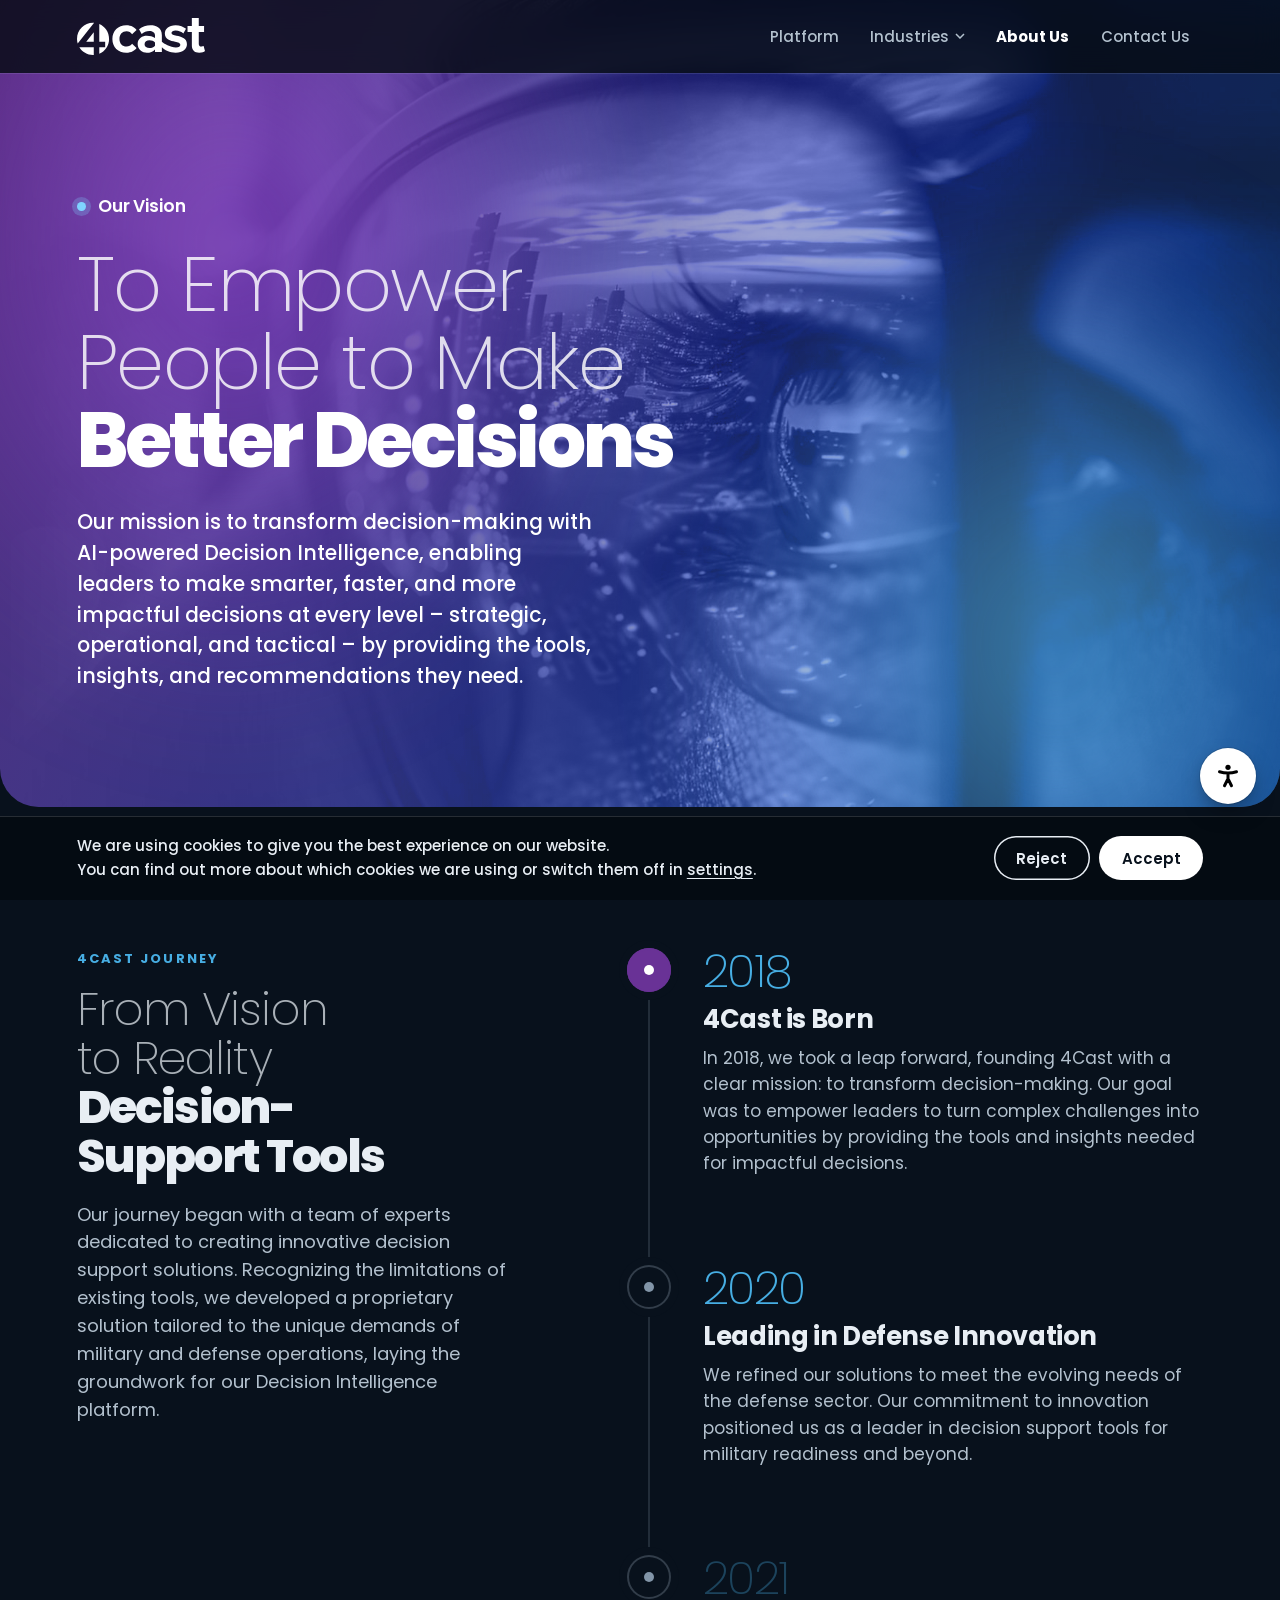
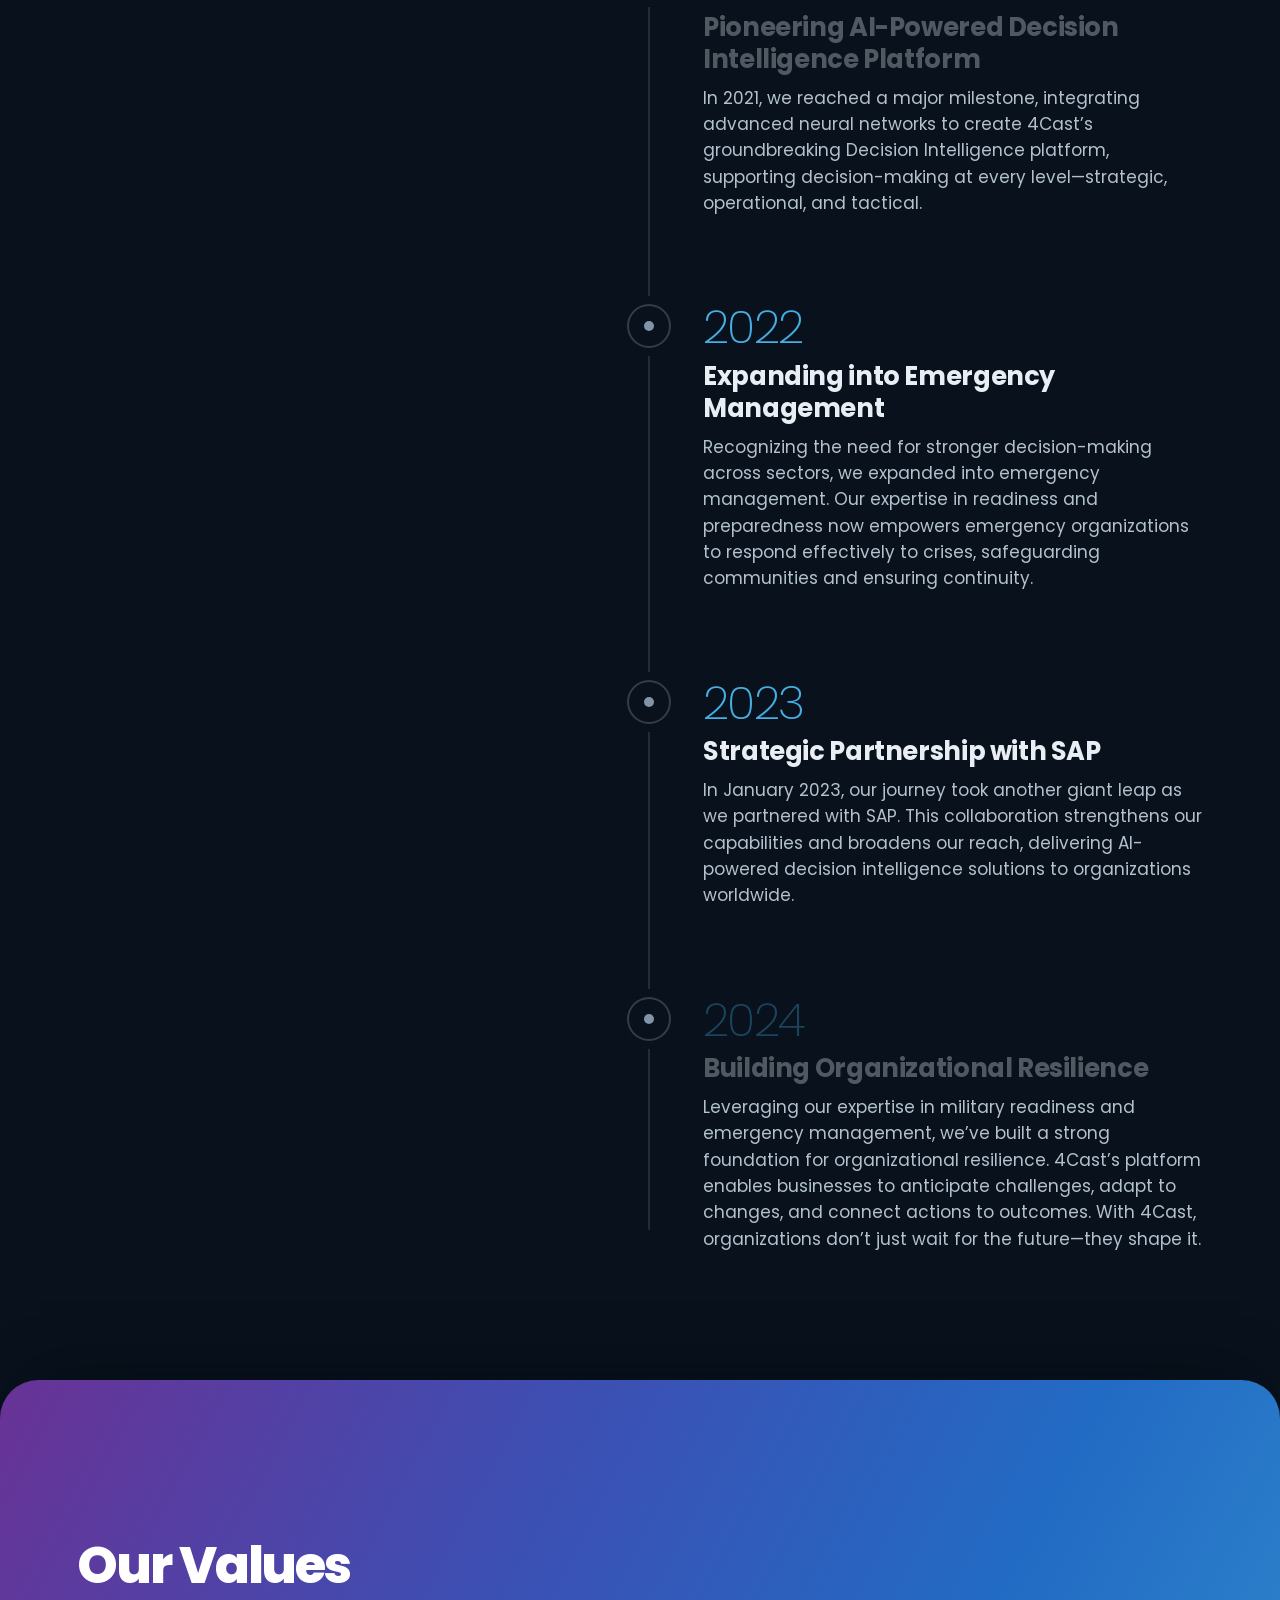
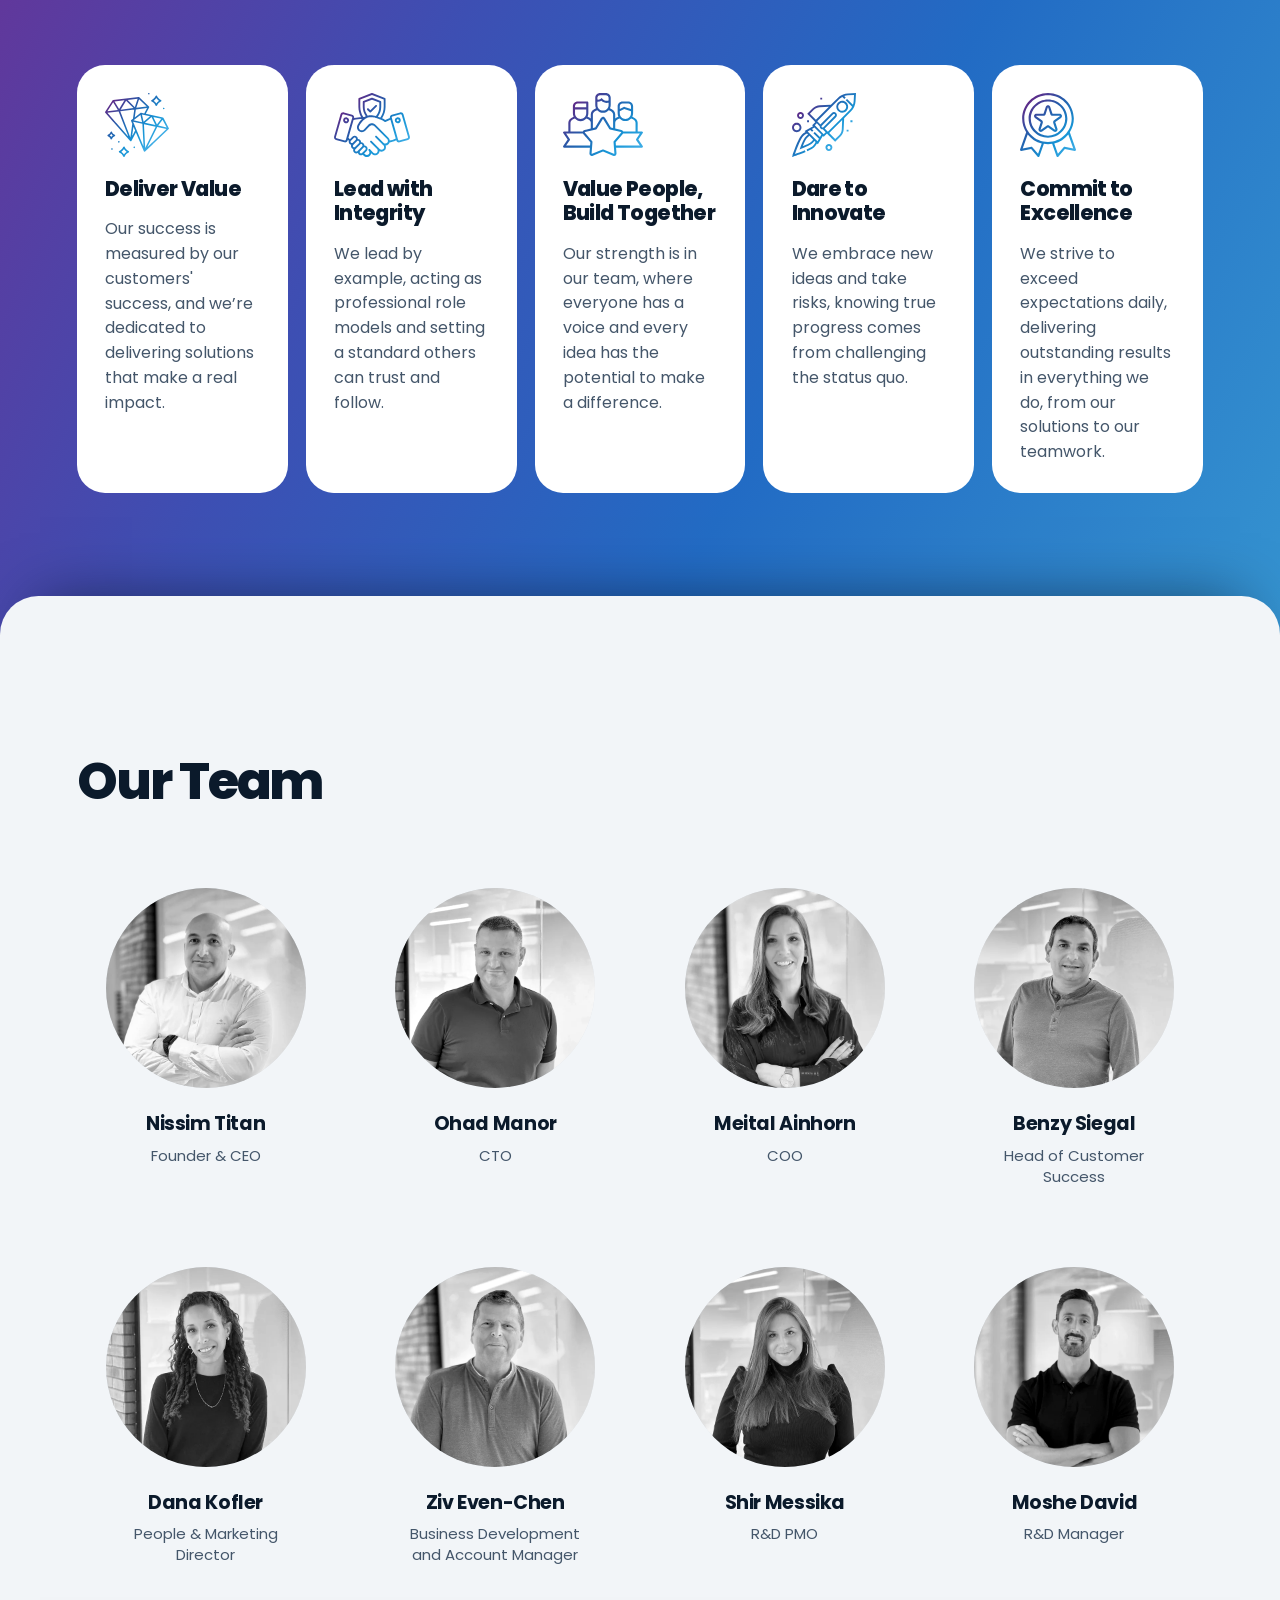
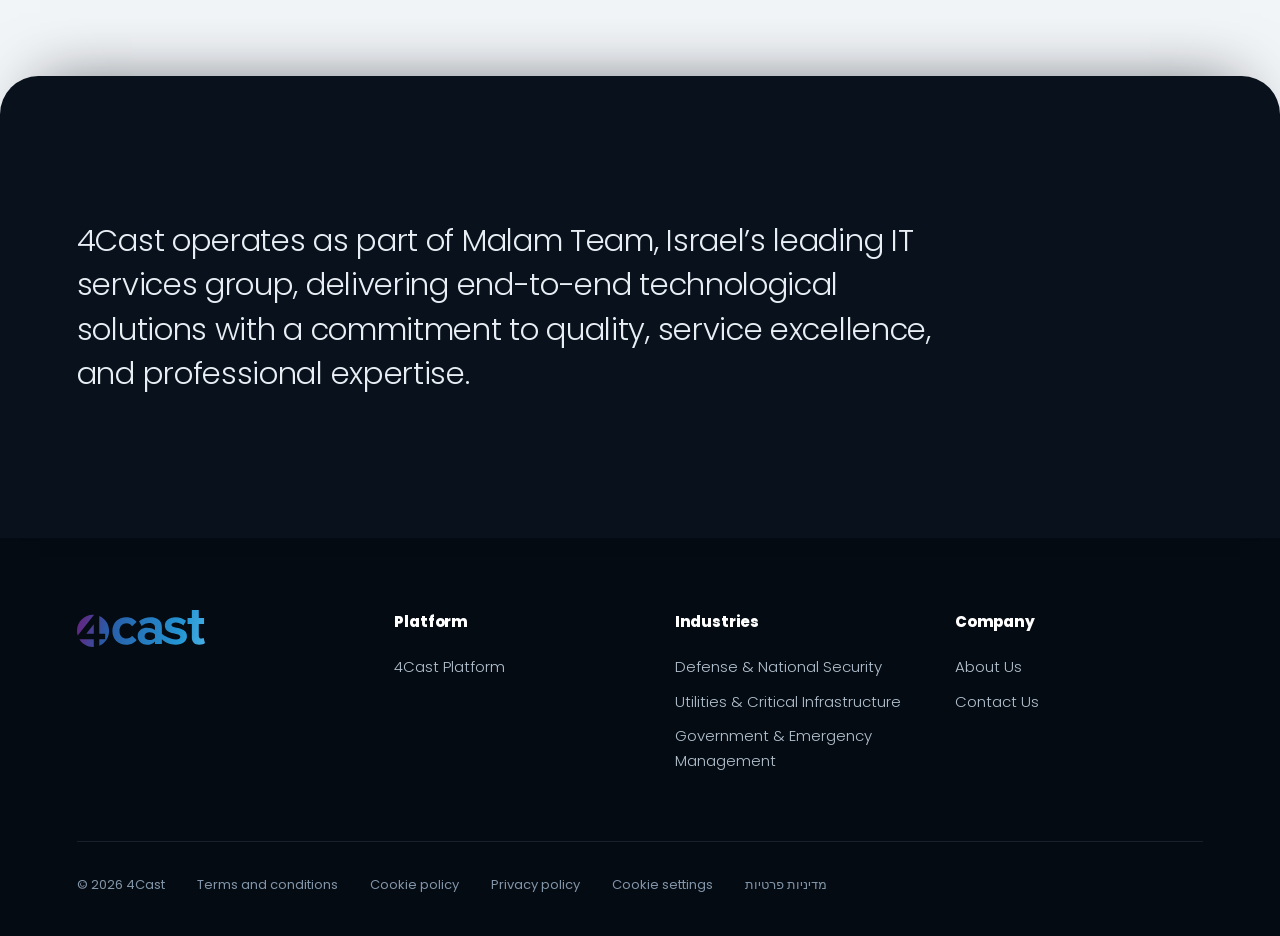
==== commit 40f6efa3: "About: Benzy's title is Head of Customer Success Co-Authored-By: Claude Opus 5.5 <noreply@anthropic." ====
--- a/site/about.html
+++ b/site/about.html
@@ -146,7 +146,7 @@
       </button></li>
       <li><button type="button" class="ab-member" data-bio="bio-benzy-siegal" aria-haspopup="dialog">
         <span class="ab-member__ph"><img src="assets/team/team-benzi.webp?v=2" width="600" height="600" alt="" loading="lazy"></span>
-        <span class="ab-member__name">Benzy Siegal</span><span class="ab-member__role">Head of Product</span>
+        <span class="ab-member__name">Benzy Siegal</span><span class="ab-member__role">Head of Customer Success</span>
       </button></li>
       <li><button type="button" class="ab-member" data-bio="bio-dana-kofler" aria-haspopup="dialog">
         <span class="ab-member__ph"><img src="assets/team/team-dana.webp?v=2" width="600" height="600" alt="" loading="lazy"></span>
@@ -212,50 +212,50 @@
   <template id="bio-nissim-titan">
     <img class="ab-bio__ph" src="assets/team/team-nissim.webp?v=2" width="600" height="600" alt="">
     <h2 class="ab-bio__name" id="ab-bio-title">Nissim Titan</h2><p class="ab-bio__role">Founder &amp; CEO</p>
+    <a class="ab-bio__li" href="https://www.linkedin.com/in/nissim-titan-9880a580/" target="_blank" rel="noopener"><svg viewBox="0 0 24 24" aria-hidden="true"><path d="M4.98 3.5a2.5 2.5 0 1 1 0 5 2.5 2.5 0 0 1 0-5zM3 9.75h4v11H3zM9.5 9.75h3.8v1.5h.06c.53-1 1.83-2.06 3.77-2.06 4.03 0 4.77 2.65 4.77 6.1v5.71h-4v-5.06c0-1.21-.02-2.77-1.69-2.77-1.69 0-1.95 1.32-1.95 2.68v5.15h-4z"/></svg>LinkedIn</a>
     <p class="ab-bio__p">Nissim Titan, CEO and Founder of 4Cast, is a visionary entrepreneur with over 20 years of experience in decision intelligence and AI-driven platform development. Leveraging his academic foundation, a Bachelor’s Degree and M.Sc. in Industrial Management and Engineering and a B.Arch from Tel Aviv University, Nissim has built 4Cast into a multimillion-dollar enterprise that empowers organizations to make smarter, faster, and more transparent decisions. Nissim’s expertise spans diverse industries, including defense, homeland security, energy, utilities, and government. Under his leadership, 4Cast has introduced groundbreaking decision-making methodologies, established a global presence with strategic alliances in the USA and Europe, and delivered innovative products tailored to international markets. As a thought leader, Nissim has authored numerous articles and contributed to high-impact research initiatives, advancing the fields of AI and decision intelligence. He is also recognized for fostering a culture of innovation and driving transformative change within organizations. Committed to redefining decision-making, Nissim continues to push the boundaries of what AI-powered solutions can achieve, staying true to his mission of empowering people and organizations to make better decisions.</p>
-    <a class="ab-bio__li" href="https://www.linkedin.com/in/nissim-titan-9880a580/" target="_blank" rel="noopener"><svg viewBox="0 0 24 24" aria-hidden="true"><path d="M4.98 3.5a2.5 2.5 0 1 1 0 5 2.5 2.5 0 0 1 0-5zM3 9.75h4v11H3zM9.5 9.75h3.8v1.5h.06c.53-1 1.83-2.06 3.77-2.06 4.03 0 4.77 2.65 4.77 6.1v5.71h-4v-5.06c0-1.21-.02-2.77-1.69-2.77-1.69 0-1.95 1.32-1.95 2.68v5.15h-4z"/></svg>LinkedIn</a>
   </template>
   <template id="bio-ohad-manor">
     <img class="ab-bio__ph" src="assets/team/team-ohad.webp?v=2" width="600" height="600" alt="">
     <h2 class="ab-bio__name" id="ab-bio-title">Ohad Manor</h2><p class="ab-bio__role">CTO</p>
+    <a class="ab-bio__li" href="https://www.linkedin.com/in/ohad-manor-4castai/" target="_blank" rel="noopener"><svg viewBox="0 0 24 24" aria-hidden="true"><path d="M4.98 3.5a2.5 2.5 0 1 1 0 5 2.5 2.5 0 0 1 0-5zM3 9.75h4v11H3zM9.5 9.75h3.8v1.5h.06c.53-1 1.83-2.06 3.77-2.06 4.03 0 4.77 2.65 4.77 6.1v5.71h-4v-5.06c0-1.21-.02-2.77-1.69-2.77-1.69 0-1.95 1.32-1.95 2.68v5.15h-4z"/></svg>LinkedIn</a>
     <p class="ab-bio__p">Ohad Manor has been with 4Cast since its foundation, leading the development of the company’s innovative platform and products. As CTO, Ohad specializes in architecture design, predictive analytics, and simulation algorithms, playing a pivotal role in driving advancements in decision intelligence solutions. His leadership and technical expertise have been instrumental in establishing 4Cast as a unique and innovative startup in the AI-powered decision intelligence space. Ohad’s expertise extends to modelling and simulation, optimization, as well as the development of heuristic and rule-based AI techniques. These advanced methodologies enable the creation of efficient and effective solutions for complex decision-making challenges, further enhancing the capabilities of 4Cast’s platform. Before joining 4Cast, Ohad held several key positions in system engineering and system integration, gaining extensive experience in designing and managing complex systems, which provided him with the skills to tackle sophisticated technical challenges. Ohad holds a BSc in Nuclear Engineering, with a specialization in Program Engineering, from Ben-Gurion University. His strong academic background, combined with his professional expertise, underscores his commitment to building cutting-edge solutions that redefine decision-making processes.</p>
-    <a class="ab-bio__li" href="https://www.linkedin.com/in/ohad-manor-4castai/" target="_blank" rel="noopener"><svg viewBox="0 0 24 24" aria-hidden="true"><path d="M4.98 3.5a2.5 2.5 0 1 1 0 5 2.5 2.5 0 0 1 0-5zM3 9.75h4v11H3zM9.5 9.75h3.8v1.5h.06c.53-1 1.83-2.06 3.77-2.06 4.03 0 4.77 2.65 4.77 6.1v5.71h-4v-5.06c0-1.21-.02-2.77-1.69-2.77-1.69 0-1.95 1.32-1.95 2.68v5.15h-4z"/></svg>LinkedIn</a>
   </template>
   <template id="bio-meital-ainhorn">
     <img class="ab-bio__ph" src="assets/team/team-meital.webp?v=2" width="600" height="600" alt="">
     <h2 class="ab-bio__name" id="ab-bio-title">Meital Ainhorn</h2><p class="ab-bio__role">COO</p>
+    <a class="ab-bio__li" href="https://www.linkedin.com/in/meital-ainhorn-1a783422b/" target="_blank" rel="noopener"><svg viewBox="0 0 24 24" aria-hidden="true"><path d="M4.98 3.5a2.5 2.5 0 1 1 0 5 2.5 2.5 0 0 1 0-5zM3 9.75h4v11H3zM9.5 9.75h3.8v1.5h.06c.53-1 1.83-2.06 3.77-2.06 4.03 0 4.77 2.65 4.77 6.1v5.71h-4v-5.06c0-1.21-.02-2.77-1.69-2.77-1.69 0-1.95 1.32-1.95 2.68v5.15h-4z"/></svg>LinkedIn</a>
     <p class="ab-bio__p">Meital Ainhorn brings over 15 years of expertise in operations management and team leadership to her role at 4Cast. As COO, she is responsible for optimizing organizational workflows, identifying areas for improvement, and implementing streamlined processes that drive productivity and efficiency. With a focus on accountability and alignment, Meital ensures 4Cast’s operations are closely tied to its strategic objectives, fostering measurable success across the organization. Focused on delivering exceptional results while maintaining a strong customer-centric approach, she ensures alignment between operational strategies and client expectations. She holds a Bachelor’s degree in Business Administration with a specialization in Marketing from the Peres Academic Center.</p>
-    <a class="ab-bio__li" href="https://www.linkedin.com/in/meital-ainhorn-1a783422b/" target="_blank" rel="noopener"><svg viewBox="0 0 24 24" aria-hidden="true"><path d="M4.98 3.5a2.5 2.5 0 1 1 0 5 2.5 2.5 0 0 1 0-5zM3 9.75h4v11H3zM9.5 9.75h3.8v1.5h.06c.53-1 1.83-2.06 3.77-2.06 4.03 0 4.77 2.65 4.77 6.1v5.71h-4v-5.06c0-1.21-.02-2.77-1.69-2.77-1.69 0-1.95 1.32-1.95 2.68v5.15h-4z"/></svg>LinkedIn</a>
   </template>
   <template id="bio-benzy-siegal">
     <img class="ab-bio__ph" src="assets/team/team-benzi.webp?v=2" width="600" height="600" alt="">
-    <h2 class="ab-bio__name" id="ab-bio-title">Benzy Siegal</h2><p class="ab-bio__role">Head of Product</p>
+    <h2 class="ab-bio__name" id="ab-bio-title">Benzy Siegal</h2><p class="ab-bio__role">Head of Customer Success</p>
     <p class="ab-bio__p">Benzy Siegal has been with 4Cast since 2018, bringing extensive expertise in delivering complex solutions that address organizational risks and drive impactful outcomes. In his current role, Benzy leads the end-to-end development of 4Cast’s AI-powered Decision Intelligence platform, ensuring it is designed to meet the evolving needs of clients and deliver measurable value. Benzy oversees the product roadmap, aligning strategic objectives with customer priorities to drive innovation and deliver high-impact solutions. With a focus on thoughtful design and seamless implementation, he collaborates across teams to ensure successful onboarding and long-term customer success. Benzy holds a BA in Israel Studies and an MA in Political Science, specializing in Military and Security, from Bar-Ilan University.</p>
     
   </template>
   <template id="bio-dana-kofler">
     <img class="ab-bio__ph" src="assets/team/team-dana.webp?v=2" width="600" height="600" alt="">
     <h2 class="ab-bio__name" id="ab-bio-title">Dana Kofler</h2><p class="ab-bio__role">People &amp; Marketing Director</p>
+    <a class="ab-bio__li" href="https://www.linkedin.com/in/dana-kofler-577391ab/" target="_blank" rel="noopener"><svg viewBox="0 0 24 24" aria-hidden="true"><path d="M4.98 3.5a2.5 2.5 0 1 1 0 5 2.5 2.5 0 0 1 0-5zM3 9.75h4v11H3zM9.5 9.75h3.8v1.5h.06c.53-1 1.83-2.06 3.77-2.06 4.03 0 4.77 2.65 4.77 6.1v5.71h-4v-5.06c0-1.21-.02-2.77-1.69-2.77-1.69 0-1.95 1.32-1.95 2.68v5.15h-4z"/></svg>LinkedIn</a>
     <p class="ab-bio__p">Dana Kofler brings over 13 years of experience in Human Resources, with a strong background in shaping and implementing people-centric initiatives within corporate environments. Since joining 4Cast in 2022, Dana has taken on a dual leadership role, overseeing both HR and marketing. She works to align 4Cast’s mission internally through organizational culture and externally through branding. Dana leads talent management and employee engagement efforts while advancing marketing initiatives to strengthen 4Cast brand visibility and presence. She holds a Bachelor’s degree in Psychology and Human Services and a Master’s degree in Organizational Development, both from Haifa University.</p>
-    <a class="ab-bio__li" href="https://www.linkedin.com/in/dana-kofler-577391ab/" target="_blank" rel="noopener"><svg viewBox="0 0 24 24" aria-hidden="true"><path d="M4.98 3.5a2.5 2.5 0 1 1 0 5 2.5 2.5 0 0 1 0-5zM3 9.75h4v11H3zM9.5 9.75h3.8v1.5h.06c.53-1 1.83-2.06 3.77-2.06 4.03 0 4.77 2.65 4.77 6.1v5.71h-4v-5.06c0-1.21-.02-2.77-1.69-2.77-1.69 0-1.95 1.32-1.95 2.68v5.15h-4z"/></svg>LinkedIn</a>
   </template>
   <template id="bio-ziv-even-chen">
     <img class="ab-bio__ph" src="assets/team/team-ziv.webp?v=2" width="600" height="600" alt="">
     <h2 class="ab-bio__name" id="ab-bio-title">Ziv Even-Chen</h2><p class="ab-bio__role">Business Development and Account Manager</p>
+    <a class="ab-bio__li" href="https://www.linkedin.com/in/ziv-even-chen-337a7948/" target="_blank" rel="noopener"><svg viewBox="0 0 24 24" aria-hidden="true"><path d="M4.98 3.5a2.5 2.5 0 1 1 0 5 2.5 2.5 0 0 1 0-5zM3 9.75h4v11H3zM9.5 9.75h3.8v1.5h.06c.53-1 1.83-2.06 3.77-2.06 4.03 0 4.77 2.65 4.77 6.1v5.71h-4v-5.06c0-1.21-.02-2.77-1.69-2.77-1.69 0-1.95 1.32-1.95 2.68v5.15h-4z"/></svg>LinkedIn</a>
     <p class="ab-bio__p">With over 15 years of industry experience, Ziv Even-Chen brings deep expertise in managing and leading complex projects within the commercial, defense and security sectors. Combining strategic planning with hands-on execution, Ziv specializes in delivering tailored solutions that enhance client readiness and resilience. Ziv works closely with 4Cast customers, overseeing account management and program delivery to ensure their specific needs are met effectively. His extensive background in operations, program management, and project leadership equips him to drive impactful results. Ziv holds a Bachelor’s degree in Animal Sciences from The Hebrew University of Jerusalem.</p>
-    <a class="ab-bio__li" href="https://www.linkedin.com/in/ziv-even-chen-337a7948/" target="_blank" rel="noopener"><svg viewBox="0 0 24 24" aria-hidden="true"><path d="M4.98 3.5a2.5 2.5 0 1 1 0 5 2.5 2.5 0 0 1 0-5zM3 9.75h4v11H3zM9.5 9.75h3.8v1.5h.06c.53-1 1.83-2.06 3.77-2.06 4.03 0 4.77 2.65 4.77 6.1v5.71h-4v-5.06c0-1.21-.02-2.77-1.69-2.77-1.69 0-1.95 1.32-1.95 2.68v5.15h-4z"/></svg>LinkedIn</a>
   </template>
   <template id="bio-shir-messika">
     <img class="ab-bio__ph" src="assets/team/team-shir.webp?v=2" width="600" height="600" alt="">
     <h2 class="ab-bio__name" id="ab-bio-title">Shir Messika</h2><p class="ab-bio__role">R&amp;D PMO</p>
+    <a class="ab-bio__li" href="https://www.linkedin.com/in/shir-raz-b06749104/" target="_blank" rel="noopener"><svg viewBox="0 0 24 24" aria-hidden="true"><path d="M4.98 3.5a2.5 2.5 0 1 1 0 5 2.5 2.5 0 0 1 0-5zM3 9.75h4v11H3zM9.5 9.75h3.8v1.5h.06c.53-1 1.83-2.06 3.77-2.06 4.03 0 4.77 2.65 4.77 6.1v5.71h-4v-5.06c0-1.21-.02-2.77-1.69-2.77-1.69 0-1.95 1.32-1.95 2.68v5.15h-4z"/></svg>LinkedIn</a>
     <p class="ab-bio__p">Shir Messika is an experienced PMO professional with 10 years of expertise in project management and a background in software development. She plays a key role in orchestrating 4Cast’s R&amp;D operations, ensuring alignment with organizational goals and driving the delivery of high-impact solutions. Shir leads the coordination of development cycles, resource allocation, and cross-team collaboration. Her strategic oversight ensures the timely and efficient execution of deliverables, aligning them with organizational priorities. Shir holds a B.A. in System Analysis Administration from Ramat Gan Academic College and is certified in Systems Analysis from INT College.</p>
-    <a class="ab-bio__li" href="https://www.linkedin.com/in/shir-raz-b06749104/" target="_blank" rel="noopener"><svg viewBox="0 0 24 24" aria-hidden="true"><path d="M4.98 3.5a2.5 2.5 0 1 1 0 5 2.5 2.5 0 0 1 0-5zM3 9.75h4v11H3zM9.5 9.75h3.8v1.5h.06c.53-1 1.83-2.06 3.77-2.06 4.03 0 4.77 2.65 4.77 6.1v5.71h-4v-5.06c0-1.21-.02-2.77-1.69-2.77-1.69 0-1.95 1.32-1.95 2.68v5.15h-4z"/></svg>LinkedIn</a>
   </template>
   <template id="bio-moshe-david">
     <img class="ab-bio__ph" src="assets/team/team-moshe.webp?v=2" width="600" height="600" alt="">
     <h2 class="ab-bio__name" id="ab-bio-title">Moshe David</h2><p class="ab-bio__role">R&amp;D Manager</p>
+    <a class="ab-bio__li" href="https://www.linkedin.com/in/moshe-david-006a24148/" target="_blank" rel="noopener"><svg viewBox="0 0 24 24" aria-hidden="true"><path d="M4.98 3.5a2.5 2.5 0 1 1 0 5 2.5 2.5 0 0 1 0-5zM3 9.75h4v11H3zM9.5 9.75h3.8v1.5h.06c.53-1 1.83-2.06 3.77-2.06 4.03 0 4.77 2.65 4.77 6.1v5.71h-4v-5.06c0-1.21-.02-2.77-1.69-2.77-1.69 0-1.95 1.32-1.95 2.68v5.15h-4z"/></svg>LinkedIn</a>
     <p class="ab-bio__p">Moshe David joined 4Cast’s R&amp;D team as a software engineering student and has grown with the company, advancing from developer to team lead and now R&amp;D Manager. He oversees all development activities, ensuring the delivery of high-quality, innovative solutions. With hands-on expertise in full-stack development, architecture design, and a deep understanding of development processes from both technical and managerial perspectives, he drives 4Cast’s technological progress and delivery. Moshe holds a BSc in Software Engineering from SCE, Be’er Sheva.</p>
-    <a class="ab-bio__li" href="https://www.linkedin.com/in/moshe-david-006a24148/" target="_blank" rel="noopener"><svg viewBox="0 0 24 24" aria-hidden="true"><path d="M4.98 3.5a2.5 2.5 0 1 1 0 5 2.5 2.5 0 0 1 0-5zM3 9.75h4v11H3zM9.5 9.75h3.8v1.5h.06c.53-1 1.83-2.06 3.77-2.06 4.03 0 4.77 2.65 4.77 6.1v5.71h-4v-5.06c0-1.21-.02-2.77-1.69-2.77-1.69 0-1.95 1.32-1.95 2.68v5.15h-4z"/></svg>LinkedIn</a>
   </template>
 
 <script src="js/platform.js?v=12" defer></script>
--- a/site/css/styles.css
+++ b/site/css/styles.css
@@ -1947,3 +1947,9 @@
 .nf-links { list-style: none; display: flex; flex-wrap: wrap; gap: .6rem; margin: 1.5rem 0 0; padding: 0; }
 .nf-links .btn--ghost { color: #fff; box-shadow: inset 0 0 0 1px rgba(255, 255, 255, .45); }
 @media (hover: hover) and (pointer: fine) { .nf-links .btn--ghost:hover { background: rgba(255, 255, 255, .12); } }
+
+/* Government: the closing card now opens its section (the FAQ is parked in parked/government-faq.html) */
+.gv-closing .gv-close { margin-top: 0; }
+
+/* About bio popup: the LinkedIn button sits right under the role */
+.ab-bio__role + .ab-bio__li { margin-top: 1rem; }
